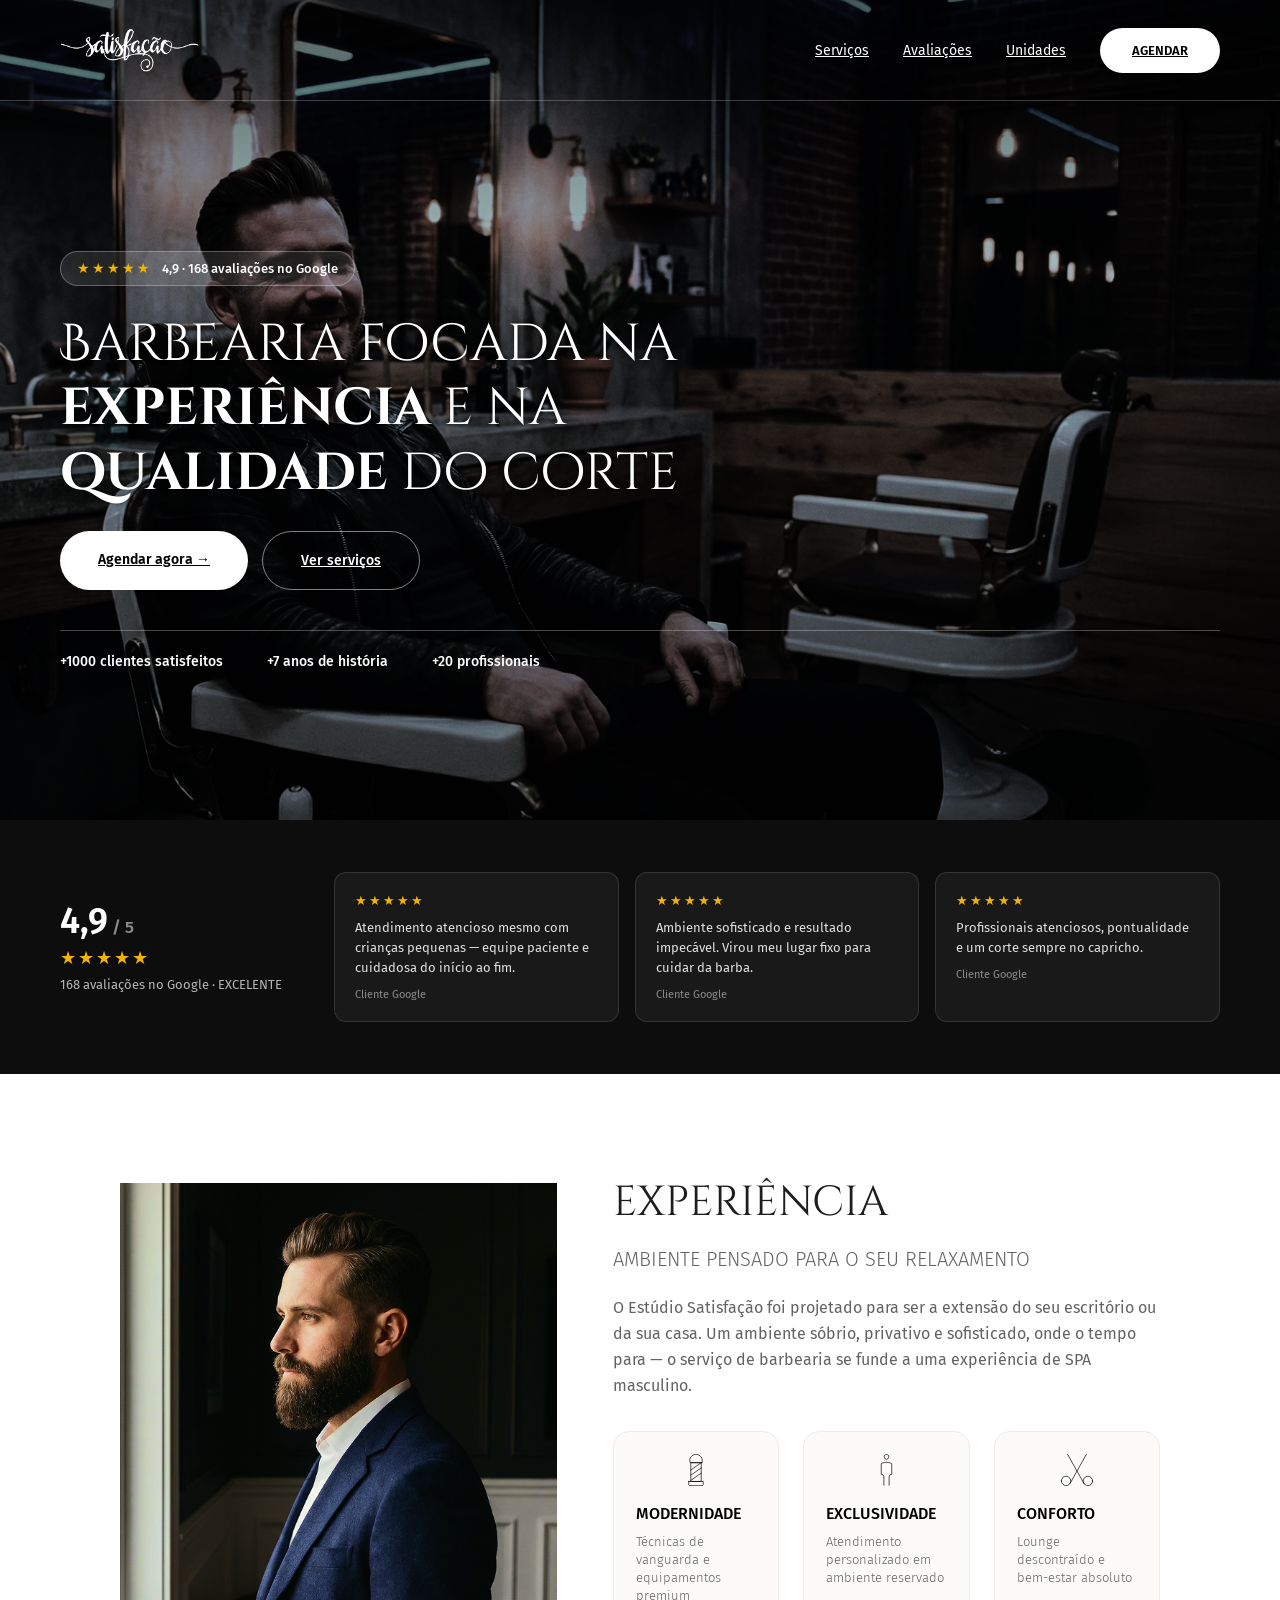
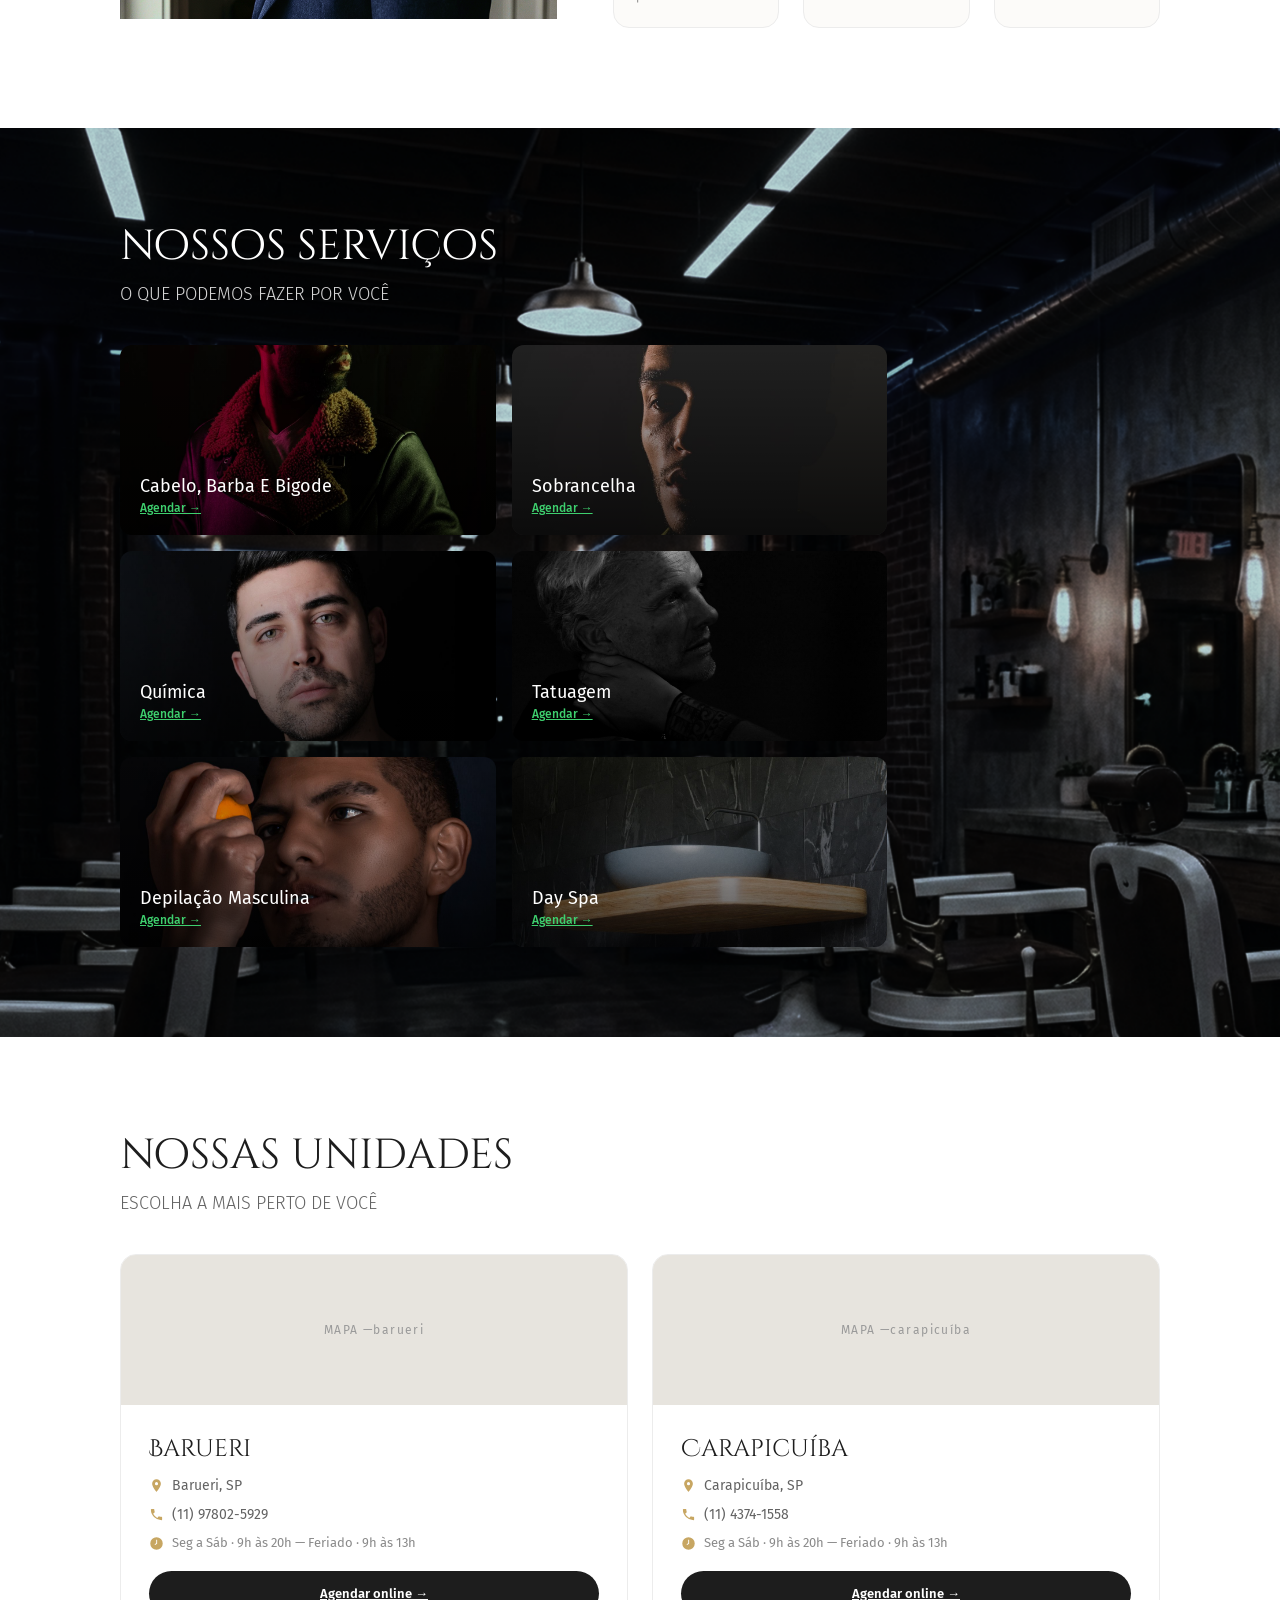
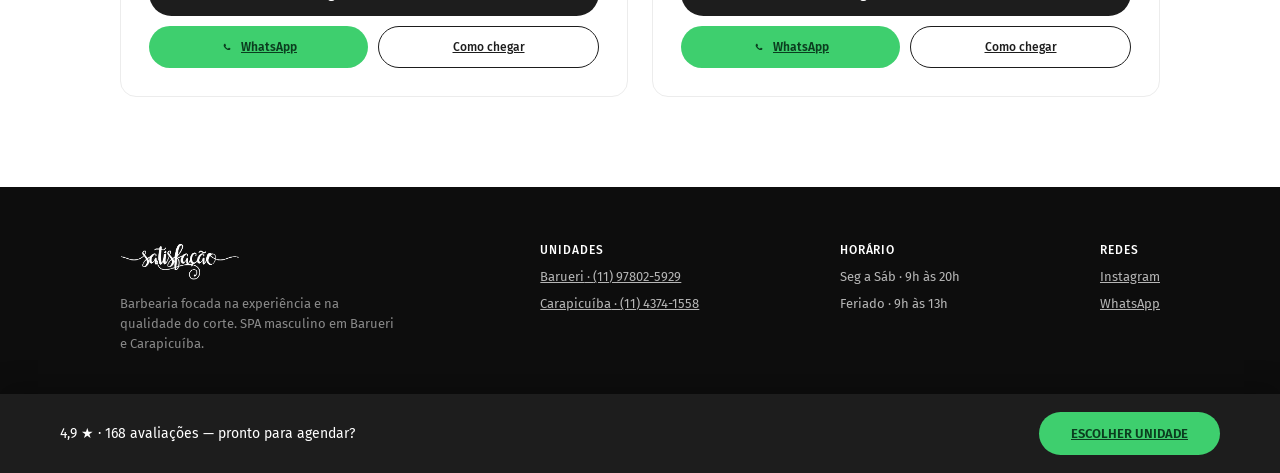
==== index.html @ 29f2e970 "Adicionar responsividade mobile (o site não tinha nenhuma media query) O layout era fixo em 1440px (" ====
<!DOCTYPE html>
<html lang="pt-BR"><head><meta charset="utf-8"><meta name="viewport" content="width=device-width, initial-scale=1"><title>Estúdio Satisfação</title><style>
    .sc-placeholder{background:color-mix(in srgb,currentColor 8%,transparent);
      border:1px solid color-mix(in srgb,currentColor 50%,transparent);
      border-radius:2px;box-sizing:border-box;overflow:hidden}
    @keyframes sc-shine{0%{background-position:100% 50%}100%{background-position:0% 50%}}
    html.sc-dc-streaming .sc-placeholder,
    html.sc-dc-streaming .sc-interp.sc-missing{position:relative;
      background:color-mix(in srgb,currentColor 5%,transparent);
      border-color:transparent}
    html.sc-dc-streaming .sc-placeholder::before,
    html.sc-dc-streaming .sc-interp.sc-missing::before{content:'';
      position:absolute;inset:0;pointer-events:none;
      background:linear-gradient(90deg,rgba(217,119,87,0) 25%,rgba(247,225,211,.95) 37%,rgba(217,119,87,0) 63%);
      background-size:400% 100%;animation:sc-shine 1.4s ease infinite}
    html.sc-dc-streaming .sc-placeholder:nth-child(n+9 of .sc-placeholder)::before,
    html.sc-dc-streaming .sc-interp.sc-missing:nth-child(n+9 of .sc-interp.sc-missing)::before{animation:none;
      background:color-mix(in srgb,currentColor 8%,transparent)}
    .sc-placeholder-error{padding:4px 8px;font:11px/1.4 ui-monospace,monospace;
      color:color-mix(in srgb,currentColor 70%,transparent);word-break:break-word}
    .sc-interp.sc-missing{display:inline-block;width:2em;height:1em;overflow:hidden;
      vertical-align:text-bottom;background:rgba(255,255,255,.3);border:1px solid rgba(0,0,0,.5);
      border-radius:2px;box-sizing:border-box;color:transparent;
      user-select:none}
    .sc-interp.sc-unresolved{font-family:ui-monospace,monospace;font-size:.85em;
      color:color-mix(in srgb,currentColor 50%,transparent);
      background:color-mix(in srgb,currentColor 10%,transparent);border-radius:3px;
      padding:0 3px}
    .sc-host.sc-has-error{position:relative}
    .sc-logic-error{position:absolute;top:8px;left:8px;z-index:2147483647;max-width:60ch;
      padding:6px 10px;background:#b00020;color:#fff;font:12px/1.4 ui-monospace,monospace;
      border-radius:4px;white-space:pre-wrap;pointer-events:none}
    /* Mirrors PRINT_BASELINE_CSS in apps/web deck-stage-export.ts — keep both
       in sync until dc-runtime regains a build step. */
    @media print {
      @page { margin: 0.5cm; }
      figure, table { break-inside: avoid; }
      #dc-root, #dc-root > .sc-host { height: auto; }
      *, *::before, *::after {
        print-color-adjust: exact; -webkit-print-color-adjust: exact;
        backdrop-filter: none !important; -webkit-backdrop-filter: none !important;
        animation-delay: -99s !important; animation-duration: .001s !important;
        animation-iteration-count: 1 !important; animation-fill-mode: both !important;
        animation-play-state: running !important; transition-duration: 0s !important;
      }
    }
  </style>
<meta charset="utf-8">
<meta name="viewport" content="width=device-width, initial-scale=1">

<style>x-dc{display:none!important}</style><style id="__dc-atomics">.fx{display:flex}.col{display:flex;flex-direction:column}.grid{display:grid}.ac{align-items:center}.jc{justify-content:center}.jb{justify-content:space-between}.f1{flex:1}.noshrink{flex-shrink:0}.wrap{flex-wrap:wrap}.fw5{font-weight:500}.fw6{font-weight:600}.fw7{font-weight:700}.fw8{font-weight:800}.fs11{font-size:11px}.fs12{font-size:12px}.fs13{font-size:13px}.fs14{font-size:14px}.fs15{font-size:15px}.fs16{font-size:16px}.fs20{font-size:20px}.fs22{font-size:22px}.upper{text-transform:uppercase}.tc{text-align:center}.nowrap{white-space:nowrap}.gap8{gap:8px}.gap10{gap:10px}.gap12{gap:12px}.gap16{gap:16px}.gap24{gap:24px}.m0{margin:0}.mt8{margin-top:8px}.mt12{margin-top:12px}.mt16{margin-top:16px}.mb8{margin-bottom:8px}.mb12{margin-bottom:12px}.mb16{margin-bottom:16px}.posrel{position:relative}.posabs{position:absolute}.round{border-radius:50%}.ohide{overflow:hidden}.bbox{box-sizing:border-box}.pointer{cursor:pointer}.w100{width:100%}.b0{border:none}</style><style>html,body{height:100%;margin:0}#dc-root,#dc-root>.sc-host{height:100%}</style><link rel="preconnect" href="https://fonts.googleapis.com" data-dc-tpl="1"><style data-dc-tpl="2">/* latin-ext */
@font-face {
  font-family: 'Cinzel';
  font-style: normal;
  font-weight: 500;
  font-display: swap;
  src: url("fonts/asset-36.woff2") format('woff2');
  unicode-range: U+0100-02BA, U+02BD-02C5, U+02C7-02CC, U+02CE-02D7, U+02DD-02FF, U+0304, U+0308, U+0329, U+1D00-1DBF, U+1E00-1E9F, U+1EF2-1EFF, U+2020, U+20A0-20AB, U+20AD-20C0, U+2113, U+2C60-2C7F, U+A720-A7FF;
}
/* latin */
@font-face {
  font-family: 'Cinzel';
  font-style: normal;
  font-weight: 500;
  font-display: swap;
  src: url("fonts/asset-43.woff2") format('woff2');
  unicode-range: U+0000-00FF, U+0131, U+0152-0153, U+02BB-02BC, U+02C6, U+02DA, U+02DC, U+0304, U+0308, U+0329, U+2000-206F, U+20AC, U+2122, U+2191, U+2193, U+2212, U+2215, U+FEFF, U+FFFD;
}
/* latin-ext */
@font-face {
  font-family: 'Cinzel';
  font-style: normal;
  font-weight: 600;
  font-display: swap;
  src: url("fonts/asset-36.woff2") format('woff2');
  unicode-range: U+0100-02BA, U+02BD-02C5, U+02C7-02CC, U+02CE-02D7, U+02DD-02FF, U+0304, U+0308, U+0329, U+1D00-1DBF, U+1E00-1E9F, U+1EF2-1EFF, U+2020, U+20A0-20AB, U+20AD-20C0, U+2113, U+2C60-2C7F, U+A720-A7FF;
}
/* latin */
@font-face {
  font-family: 'Cinzel';
  font-style: normal;
  font-weight: 600;
  font-display: swap;
  src: url("fonts/asset-43.woff2") format('woff2');
  unicode-range: U+0000-00FF, U+0131, U+0152-0153, U+02BB-02BC, U+02C6, U+02DA, U+02DC, U+0304, U+0308, U+0329, U+2000-206F, U+20AC, U+2122, U+2191, U+2193, U+2212, U+2215, U+FEFF, U+FFFD;
}
/* latin-ext */
@font-face {
  font-family: 'Cinzel Decorative';
  font-style: normal;
  font-weight: 400;
  font-display: swap;
  src: url("fonts/asset-31.woff2") format('woff2');
  unicode-range: U+0100-02BA, U+02BD-02C5, U+02C7-02CC, U+02CE-02D7, U+02DD-02FF, U+0304, U+0308, U+0329, U+1D00-1DBF, U+1E00-1E9F, U+1EF2-1EFF, U+2020, U+20A0-20AB, U+20AD-20C0, U+2113, U+2C60-2C7F, U+A720-A7FF;
}
/* latin */
@font-face {
  font-family: 'Cinzel Decorative';
  font-style: normal;
  font-weight: 400;
  font-display: swap;
  src: url("fonts/asset-10.woff2") format('woff2');
  unicode-range: U+0000-00FF, U+0131, U+0152-0153, U+02BB-02BC, U+02C6, U+02DA, U+02DC, U+0304, U+0308, U+0329, U+2000-206F, U+20AC, U+2122, U+2191, U+2193, U+2212, U+2215, U+FEFF, U+FFFD;
}
/* latin-ext */
@font-face {
  font-family: 'Cinzel Decorative';
  font-style: normal;
  font-weight: 700;
  font-display: swap;
  src: url("fonts/asset-40.woff2") format('woff2');
  unicode-range: U+0100-02BA, U+02BD-02C5, U+02C7-02CC, U+02CE-02D7, U+02DD-02FF, U+0304, U+0308, U+0329, U+1D00-1DBF, U+1E00-1E9F, U+1EF2-1EFF, U+2020, U+20A0-20AB, U+20AD-20C0, U+2113, U+2C60-2C7F, U+A720-A7FF;
}
/* latin */
@font-face {
  font-family: 'Cinzel Decorative';
  font-style: normal;
  font-weight: 700;
  font-display: swap;
  src: url("fonts/asset-6.woff2") format('woff2');
  unicode-range: U+0000-00FF, U+0131, U+0152-0153, U+02BB-02BC, U+02C6, U+02DA, U+02DC, U+0304, U+0308, U+0329, U+2000-206F, U+20AC, U+2122, U+2191, U+2193, U+2212, U+2215, U+FEFF, U+FFFD;
}
/* cyrillic-ext */
@font-face {
  font-family: 'Fira Sans';
  font-style: normal;
  font-weight: 300;
  font-display: swap;
  src: url("fonts/asset-32.woff2") format('woff2');
  unicode-range: U+0460-052F, U+1C80-1C8A, U+20B4, U+2DE0-2DFF, U+A640-A69F, U+FE2E-FE2F;
}
/* cyrillic */
@font-face {
  font-family: 'Fira Sans';
  font-style: normal;
  font-weight: 300;
  font-display: swap;
  src: url("fonts/asset-16.woff2") format('woff2');
  unicode-range: U+0301, U+0400-045F, U+0490-0491, U+04B0-04B1, U+2116;
}
/* greek-ext */
@font-face {
  font-family: 'Fira Sans';
  font-style: normal;
  font-weight: 300;
  font-display: swap;
  src: url("fonts/asset-3.woff2") format('woff2');
  unicode-range: U+1F00-1FFF;
}
/* greek */
@font-face {
  font-family: 'Fira Sans';
  font-style: normal;
  font-weight: 300;
  font-display: swap;
  src: url("fonts/asset-12.woff2") format('woff2');
  unicode-range: U+0370-0377, U+037A-037F, U+0384-038A, U+038C, U+038E-03A1, U+03A3-03FF;
}
/* vietnamese */
@font-face {
  font-family: 'Fira Sans';
  font-style: normal;
  font-weight: 300;
  font-display: swap;
  src: url("fonts/asset-4.woff2") format('woff2');
  unicode-range: U+0102-0103, U+0110-0111, U+0128-0129, U+0168-0169, U+01A0-01A1, U+01AF-01B0, U+0300-0301, U+0303-0304, U+0308-0309, U+0323, U+0329, U+1EA0-1EF9, U+20AB;
}
/* latin-ext */
@font-face {
  font-family: 'Fira Sans';
  font-style: normal;
  font-weight: 300;
  font-display: swap;
  src: url("fonts/asset-27.woff2") format('woff2');
  unicode-range: U+0100-02BA, U+02BD-02C5, U+02C7-02CC, U+02CE-02D7, U+02DD-02FF, U+0304, U+0308, U+0329, U+1D00-1DBF, U+1E00-1E9F, U+1EF2-1EFF, U+2020, U+20A0-20AB, U+20AD-20C0, U+2113, U+2C60-2C7F, U+A720-A7FF;
}
/* latin */
@font-face {
  font-family: 'Fira Sans';
  font-style: normal;
  font-weight: 300;
  font-display: swap;
  src: url("fonts/asset-39.woff2") format('woff2');
  unicode-range: U+0000-00FF, U+0131, U+0152-0153, U+02BB-02BC, U+02C6, U+02DA, U+02DC, U+0304, U+0308, U+0329, U+2000-206F, U+20AC, U+2122, U+2191, U+2193, U+2212, U+2215, U+FEFF, U+FFFD;
}
/* cyrillic-ext */
@font-face {
  font-family: 'Fira Sans';
  font-style: normal;
  font-weight: 400;
  font-display: swap;
  src: url("fonts/asset-18.woff2") format('woff2');
  unicode-range: U+0460-052F, U+1C80-1C8A, U+20B4, U+2DE0-2DFF, U+A640-A69F, U+FE2E-FE2F;
}
/* cyrillic */
@font-face {
  font-family: 'Fira Sans';
  font-style: normal;
  font-weight: 400;
  font-display: swap;
  src: url("fonts/asset-29.woff2") format('woff2');
  unicode-range: U+0301, U+0400-045F, U+0490-0491, U+04B0-04B1, U+2116;
}
/* greek-ext */
@font-face {
  font-family: 'Fira Sans';
  font-style: normal;
  font-weight: 400;
  font-display: swap;
  src: url("fonts/asset-1.woff2") format('woff2');
  unicode-range: U+1F00-1FFF;
}
/* greek */
@font-face {
  font-family: 'Fira Sans';
  font-style: normal;
  font-weight: 400;
  font-display: swap;
  src: url("fonts/asset-19.woff2") format('woff2');
  unicode-range: U+0370-0377, U+037A-037F, U+0384-038A, U+038C, U+038E-03A1, U+03A3-03FF;
}
/* vietnamese */
@font-face {
  font-family: 'Fira Sans';
  font-style: normal;
  font-weight: 400;
  font-display: swap;
  src: url("fonts/asset-25.woff2") format('woff2');
  unicode-range: U+0102-0103, U+0110-0111, U+0128-0129, U+0168-0169, U+01A0-01A1, U+01AF-01B0, U+0300-0301, U+0303-0304, U+0308-0309, U+0323, U+0329, U+1EA0-1EF9, U+20AB;
}
/* latin-ext */
@font-face {
  font-family: 'Fira Sans';
  font-style: normal;
  font-weight: 400;
  font-display: swap;
  src: url("fonts/asset-35.woff2") format('woff2');
  unicode-range: U+0100-02BA, U+02BD-02C5, U+02C7-02CC, U+02CE-02D7, U+02DD-02FF, U+0304, U+0308, U+0329, U+1D00-1DBF, U+1E00-1E9F, U+1EF2-1EFF, U+2020, U+20A0-20AB, U+20AD-20C0, U+2113, U+2C60-2C7F, U+A720-A7FF;
}
/* latin */
@font-face {
  font-family: 'Fira Sans';
  font-style: normal;
  font-weight: 400;
  font-display: swap;
  src: url("fonts/asset-42.woff2") format('woff2');
  unicode-range: U+0000-00FF, U+0131, U+0152-0153, U+02BB-02BC, U+02C6, U+02DA, U+02DC, U+0304, U+0308, U+0329, U+2000-206F, U+20AC, U+2122, U+2191, U+2193, U+2212, U+2215, U+FEFF, U+FFFD;
}
/* cyrillic-ext */
@font-face {
  font-family: 'Fira Sans';
  font-style: normal;
  font-weight: 500;
  font-display: swap;
  src: url("fonts/asset-14.woff2") format('woff2');
  unicode-range: U+0460-052F, U+1C80-1C8A, U+20B4, U+2DE0-2DFF, U+A640-A69F, U+FE2E-FE2F;
}
/* cyrillic */
@font-face {
  font-family: 'Fira Sans';
  font-style: normal;
  font-weight: 500;
  font-display: swap;
  src: url("fonts/asset-8.woff2") format('woff2');
  unicode-range: U+0301, U+0400-045F, U+0490-0491, U+04B0-04B1, U+2116;
}
/* greek-ext */
@font-face {
  font-family: 'Fira Sans';
  font-style: normal;
  font-weight: 500;
  font-display: swap;
  src: url("fonts/asset-26.woff2") format('woff2');
  unicode-range: U+1F00-1FFF;
}
/* greek */
@font-face {
  font-family: 'Fira Sans';
  font-style: normal;
  font-weight: 500;
  font-display: swap;
  src: url("fonts/asset-9.woff2") format('woff2');
  unicode-range: U+0370-0377, U+037A-037F, U+0384-038A, U+038C, U+038E-03A1, U+03A3-03FF;
}
/* vietnamese */
@font-face {
  font-family: 'Fira Sans';
  font-style: normal;
  font-weight: 500;
  font-display: swap;
  src: url("fonts/asset-13.woff2") format('woff2');
  unicode-range: U+0102-0103, U+0110-0111, U+0128-0129, U+0168-0169, U+01A0-01A1, U+01AF-01B0, U+0300-0301, U+0303-0304, U+0308-0309, U+0323, U+0329, U+1EA0-1EF9, U+20AB;
}
/* latin-ext */
@font-face {
  font-family: 'Fira Sans';
  font-style: normal;
  font-weight: 500;
  font-display: swap;
  src: url("fonts/asset-22.woff2") format('woff2');
  unicode-range: U+0100-02BA, U+02BD-02C5, U+02C7-02CC, U+02CE-02D7, U+02DD-02FF, U+0304, U+0308, U+0329, U+1D00-1DBF, U+1E00-1E9F, U+1EF2-1EFF, U+2020, U+20A0-20AB, U+20AD-20C0, U+2113, U+2C60-2C7F, U+A720-A7FF;
}
/* latin */
@font-face {
  font-family: 'Fira Sans';
  font-style: normal;
  font-weight: 500;
  font-display: swap;
  src: url("fonts/asset-41.woff2") format('woff2');
  unicode-range: U+0000-00FF, U+0131, U+0152-0153, U+02BB-02BC, U+02C6, U+02DA, U+02DC, U+0304, U+0308, U+0329, U+2000-206F, U+20AC, U+2122, U+2191, U+2193, U+2212, U+2215, U+FEFF, U+FFFD;
}
/* cyrillic-ext */
@font-face {
  font-family: 'Fira Sans';
  font-style: normal;
  font-weight: 600;
  font-display: swap;
  src: url("fonts/asset-2.woff2") format('woff2');
  unicode-range: U+0460-052F, U+1C80-1C8A, U+20B4, U+2DE0-2DFF, U+A640-A69F, U+FE2E-FE2F;
}
/* cyrillic */
@font-face {
  font-family: 'Fira Sans';
  font-style: normal;
  font-weight: 600;
  font-display: swap;
  src: url("fonts/asset-33.woff2") format('woff2');
  unicode-range: U+0301, U+0400-045F, U+0490-0491, U+04B0-04B1, U+2116;
}
/* greek-ext */
@font-face {
  font-family: 'Fira Sans';
  font-style: normal;
  font-weight: 600;
  font-display: swap;
  src: url("fonts/asset-21.woff2") format('woff2');
  unicode-range: U+1F00-1FFF;
}
/* greek */
@font-face {
  font-family: 'Fira Sans';
  font-style: normal;
  font-weight: 600;
  font-display: swap;
  src: url("fonts/asset-15.woff2") format('woff2');
  unicode-range: U+0370-0377, U+037A-037F, U+0384-038A, U+038C, U+038E-03A1, U+03A3-03FF;
}
/* vietnamese */
@font-face {
  font-family: 'Fira Sans';
  font-style: normal;
  font-weight: 600;
  font-display: swap;
  src: url("fonts/asset-34.woff2") format('woff2');
  unicode-range: U+0102-0103, U+0110-0111, U+0128-0129, U+0168-0169, U+01A0-01A1, U+01AF-01B0, U+0300-0301, U+0303-0304, U+0308-0309, U+0323, U+0329, U+1EA0-1EF9, U+20AB;
}
/* latin-ext */
@font-face {
  font-family: 'Fira Sans';
  font-style: normal;
  font-weight: 600;
  font-display: swap;
  src: url("fonts/asset-28.woff2") format('woff2');
  unicode-range: U+0100-02BA, U+02BD-02C5, U+02C7-02CC, U+02CE-02D7, U+02DD-02FF, U+0304, U+0308, U+0329, U+1D00-1DBF, U+1E00-1E9F, U+1EF2-1EFF, U+2020, U+20A0-20AB, U+20AD-20C0, U+2113, U+2C60-2C7F, U+A720-A7FF;
}
/* latin */
@font-face {
  font-family: 'Fira Sans';
  font-style: normal;
  font-weight: 600;
  font-display: swap;
  src: url("fonts/asset-24.woff2") format('woff2');
  unicode-range: U+0000-00FF, U+0131, U+0152-0153, U+02BB-02BC, U+02C6, U+02DA, U+02DC, U+0304, U+0308, U+0329, U+2000-206F, U+20AC, U+2122, U+2191, U+2193, U+2212, U+2215, U+FEFF, U+FFFD;
}
</style><style data-dc-tpl="3">body{margin:0;background:#0D0D0D;display:flex;justify-content:center}</style>
<style id="responsive-overrides">
  html, body, #dc-root, #dc-root > .sc-host { height: auto !important; }
  html, body { overflow-x: hidden; max-width: 100%; }
  [data-dc-tpl="4"] { width: 100% !important; max-width: 1440px; }

  @media (max-width: 860px) {
    /* nav */
    [data-dc-tpl="7"] { padding: 14px 20px !important; height: auto !important; flex-wrap: wrap; gap: 12px; }
    [data-dc-tpl="9"] { gap: 16px !important; flex-wrap: wrap; justify-content: flex-end; }
    [data-dc-tpl="8"] { width: 110px !important; }

    /* hero */
    [data-dc-tpl="5"] { min-height: auto !important; padding-bottom: 32px; }
    [data-dc-tpl="14"] { padding: 32px 20px !important; }
    [data-dc-tpl="18"] { font-size: 34px !important; max-width: 100% !important; }
    [data-dc-tpl="21"] { flex-wrap: wrap; }
    [data-dc-tpl="24"] { flex-wrap: wrap; gap: 16px 32px !important; }

    /* avaliações */
    [data-dc-tpl="28"] { flex-direction: column !important; align-items: flex-start !important; padding: 36px 20px !important; gap: 24px !important; }
    [data-dc-tpl="34"] { flex-direction: column !important; width: 100%; }

    /* experiência */
    [data-dc-tpl="40"] { flex-direction: column !important; padding: 48px 20px !important; gap: 28px !important; }
    [data-dc-tpl="41"] { width: 100% !important; }
    [data-dc-tpl="42"] { width: 100% !important; }
    [data-dc-tpl="46"] { flex-direction: column !important; }

    /* serviços */
    [data-dc-tpl="59"] { padding: 48px 20px !important; }
    [data-dc-tpl="65"] { width: 100% !important; }

    /* unidades */
    [data-dc-tpl="70"] { padding: 48px 20px !important; }
    [data-dc-tpl="74"] { flex-direction: column !important; }

    /* footer */
    [data-dc-tpl="96"] { padding: 40px 20px 100px !important; gap: 28px !important; }
    [data-dc-tpl="97"] { max-width: 100% !important; }

    /* barra fixa inferior */
    [data-dc-tpl="112"] { padding: 12px 16px !important; gap: 10px; }
    [data-dc-tpl="113"] { font-size: 12px !important; }
  }

  @media (max-width: 480px) {
    [data-dc-tpl="18"] { font-size: 28px !important; }
    [data-dc-tpl="24"] { gap: 10px 24px !important; }
    [data-dc-tpl="25"], [data-dc-tpl="26"], [data-dc-tpl="27"] { font-size: 12px !important; }
  }
</style>
</head>
<body>
<div id="dc-root"><div class="sc-host" data-sc-name="index"><div data-dc-tpl="4" style="width: 1440px; background: rgb(255, 255, 255); font-family: &quot;Fira Sans&quot;, sans-serif; position: relative;">

  
  <div data-dc-tpl="5" style="position: relative; min-height: 820px; background: url(&quot;images/foto-hero-barbeiro.png&quot;) center center / cover no-repeat rgb(0, 0, 0); display: flex; flex-direction: column;">
    <div data-dc-tpl="6" style="position: absolute; inset: 0px; background: linear-gradient(rgba(0, 0, 0, 0.58) 0%, rgba(0, 0, 0, 0.12) 35%, rgba(0, 0, 0, 0.42) 100%);"></div>

    
    <div data-dc-tpl="7" style="position: relative; display: flex; align-items: center; justify-content: space-between; padding: 0px 60px; height: 100px; border-bottom: 1px solid rgba(255, 255, 255, 0.22);">
      <img data-dc-tpl="8" src="images/logo-satisfacao.webp" alt="Estúdio Satisfação — barbearia" style="width: 140px; height: auto; display: block;">
      <div data-dc-tpl="9" style="display: flex; align-items: center; gap: 34px;">
        <a data-dc-tpl="10" href="#servicos" style="color: rgb(255, 255, 255); font: 400 14px &quot;Fira Sans&quot;, sans-serif;">Serviços</a>
        <a data-dc-tpl="11" href="#avaliacoes" style="color: rgb(255, 255, 255); font: 400 14px &quot;Fira Sans&quot;, sans-serif;">Avaliações</a>
        <a data-dc-tpl="12" href="#unidades" style="color: rgb(255, 255, 255); font: 400 14px &quot;Fira Sans&quot;, sans-serif;">Unidades</a>
        <a data-dc-tpl="13" href="#unidades" style="padding: 15px 32px; background: rgb(255, 255, 255); color: rgb(0, 0, 0); border-radius: 48px; font: 600 13px &quot;Fira Sans&quot;, sans-serif;">AGENDAR</a>
      </div>
    </div>

    
    <div data-dc-tpl="14" style="position: relative; flex: 1 1 0%; display: flex; flex-direction: column; justify-content: center; padding: 0px 60px; gap: 26px;">
      <div data-dc-tpl="15" style="display: inline-flex; align-items: center; gap: 10px; background: rgba(255, 255, 255, 0.1); border: 1px solid rgba(255, 255, 255, 0.28); padding: 8px 16px; border-radius: 30px; width: fit-content;">
        <span data-dc-tpl="16" style="color: rgb(242, 180, 0); font-size: 14px; letter-spacing: 2px;">★★★★★</span>
        <span data-dc-tpl="17" style="color: rgb(255, 255, 255); font: 500 13px &quot;Fira Sans&quot;, sans-serif;">4,9 · 168 avaliações no Google</span>
      </div>
      <h1 data-dc-tpl="18" style="font-family: &quot;Cinzel Decorative&quot;, serif; font-weight: 400; font-size: 52px; color: rgb(255, 255, 255); text-shadow: rgba(0, 0, 0, 0.71) 0px 0px 5px; max-width: 640px; margin: 0px; line-height: 1.24;">Barbearia focada na <b data-dc-tpl="19">experiência</b> e na <b data-dc-tpl="20">qualidade</b> do corte</h1>
      <div data-dc-tpl="21" style="display: flex; gap: 14px;">
        <a data-dc-tpl="22" href="#unidades" style="padding: 20px 38px; background: rgb(255, 255, 255); color: rgb(0, 0, 0); border-radius: 48px; font: 600 14px &quot;Fira Sans&quot;, sans-serif;">Agendar agora →</a>
        <a data-dc-tpl="23" href="#servicos" style="padding: 20px 38px; background: transparent; color: rgb(255, 255, 255); border: 1px solid rgba(255, 255, 255, 0.5); border-radius: 48px; font: 500 14px &quot;Fira Sans&quot;, sans-serif;">Ver serviços</a>
      </div>
      <div data-dc-tpl="24" style="display: flex; gap: 44px; border-top: 1px solid rgba(255, 255, 255, 0.28); padding-top: 22px; margin-top: 14px;">
        <p data-dc-tpl="25" style="margin: 0px; font-family: &quot;Fira Sans&quot;, sans-serif; font-weight: 500; font-size: 14px; color: rgb(255, 255, 255);">+1000 clientes satisfeitos</p>
        <p data-dc-tpl="26" style="margin: 0px; font-family: &quot;Fira Sans&quot;, sans-serif; font-weight: 500; font-size: 14px; color: rgb(255, 255, 255);">+7 anos de história</p>
        <p data-dc-tpl="27" style="margin: 0px; font-family: &quot;Fira Sans&quot;, sans-serif; font-weight: 500; font-size: 14px; color: rgb(255, 255, 255);">+20 profissionais</p>
      </div>
    </div>
  </div>

  
  <div data-dc-tpl="28" id="avaliacoes" style="background: rgb(13, 13, 13); padding: 52px 60px; display: flex; align-items: center; gap: 52px;">
    <div data-dc-tpl="29" style="display: flex; flex-direction: column; gap: 8px; min-width: 210px;">
      <span data-dc-tpl="30" style="font-family: &quot;Fira Sans&quot;, sans-serif; font-weight: 600; font-size: 36px; color: rgb(255, 255, 255); line-height: 1;">4,9<span data-dc-tpl="31" style="font-size: 17px; color: rgb(138, 138, 138);"> / 5</span></span>
      <span data-dc-tpl="32" style="color: rgb(242, 180, 0); font-size: 18px; letter-spacing: 2px;">★★★★★</span>
      <span data-dc-tpl="33" style="font-family: &quot;Fira Sans&quot;, sans-serif; font-size: 13px; color: rgb(182, 182, 182);">168 avaliações no Google · EXCELENTE</span>
    </div>
    <div data-dc-tpl="34" style="display: flex; gap: 16px; flex: 1 1 0%;">
      
        <div data-dc-tpl="36" style="flex: 1 1 0%; background: rgba(255, 255, 255, 0.05); border: 1px solid rgba(255, 255, 255, 0.12); border-radius: 12px; padding: 20px; display: flex; flex-direction: column; gap: 10px;">
          <span data-dc-tpl="37" style="color: rgb(242, 180, 0); font-size: 13px; letter-spacing: 2px;">★★★★★</span>
          <p data-dc-tpl="38" style="margin: 0px; font-family: &quot;Fira Sans&quot;, sans-serif; font-size: 13px; line-height: 20px; color: rgb(224, 224, 224);"><span class="sc-interp">Atendimento atencioso mesmo com crianças pequenas — equipe paciente e cuidadosa do início ao fim.</span></p>
          <span data-dc-tpl="39" style="font-family: &quot;Fira Sans&quot;, sans-serif; font-size: 11px; color: rgb(138, 138, 138);"><span class="sc-interp">Cliente Google</span></span>
        </div>
      
        <div data-dc-tpl="36" style="flex: 1 1 0%; background: rgba(255, 255, 255, 0.05); border: 1px solid rgba(255, 255, 255, 0.12); border-radius: 12px; padding: 20px; display: flex; flex-direction: column; gap: 10px;">
          <span data-dc-tpl="37" style="color: rgb(242, 180, 0); font-size: 13px; letter-spacing: 2px;">★★★★★</span>
          <p data-dc-tpl="38" style="margin: 0px; font-family: &quot;Fira Sans&quot;, sans-serif; font-size: 13px; line-height: 20px; color: rgb(224, 224, 224);"><span class="sc-interp">Ambiente sofisticado e resultado impecável. Virou meu lugar fixo para cuidar da barba.</span></p>
          <span data-dc-tpl="39" style="font-family: &quot;Fira Sans&quot;, sans-serif; font-size: 11px; color: rgb(138, 138, 138);"><span class="sc-interp">Cliente Google</span></span>
        </div>
      
        <div data-dc-tpl="36" style="flex: 1 1 0%; background: rgba(255, 255, 255, 0.05); border: 1px solid rgba(255, 255, 255, 0.12); border-radius: 12px; padding: 20px; display: flex; flex-direction: column; gap: 10px;">
          <span data-dc-tpl="37" style="color: rgb(242, 180, 0); font-size: 13px; letter-spacing: 2px;">★★★★★</span>
          <p data-dc-tpl="38" style="margin: 0px; font-family: &quot;Fira Sans&quot;, sans-serif; font-size: 13px; line-height: 20px; color: rgb(224, 224, 224);"><span class="sc-interp">Profissionais atenciosos, pontualidade e um corte sempre no capricho.</span></p>
          <span data-dc-tpl="39" style="font-family: &quot;Fira Sans&quot;, sans-serif; font-size: 11px; color: rgb(138, 138, 138);"><span class="sc-interp">Cliente Google</span></span>
        </div>
      
    </div>
  </div>

  
  <div data-dc-tpl="40" style="display: flex; gap: 56px; padding: 100px 120px; background: rgb(255, 255, 255); align-items: center;">
    <img data-dc-tpl="41" src="images/foto-retrato-terno.webp" alt="Interior do Estúdio Satisfação" style="width: 42%; display: block;">
    <div data-dc-tpl="42" style="width: 58%; display: flex; flex-direction: column; gap: 16px;">
      <h2 data-dc-tpl="43" style="margin: 0px; font-family: &quot;Cinzel Decorative&quot;, serif; font-weight: 500; font-size: 42px; color: rgb(29, 29, 29);">experiência</h2>
      <p data-dc-tpl="44" style="margin: 0px 0px 8px; font-family: &quot;Fira Sans&quot;, sans-serif; font-weight: 300; font-size: 20px; text-transform: uppercase; color: rgb(99, 99, 99);">ambiente pensado para o seu relaxamento</p>
      <p data-dc-tpl="45" style="margin: 0px; max-width: 560px; font-family: &quot;Fira Sans&quot;, sans-serif; font-size: 16px; line-height: 26px; color: rgb(99, 99, 99);">O Estúdio Satisfação foi projetado para ser a extensão do seu escritório ou da sua casa. Um ambiente sóbrio, privativo e sofisticado, onde o tempo para — o serviço de barbearia se funde a uma experiência de SPA masculino.</p>
      <div data-dc-tpl="46" style="display: flex; gap: 24px; margin-top: 16px;">
        <div data-dc-tpl="47" style="flex: 1 1 0%; display: flex; flex-direction: column; gap: 10px; padding: 22px; border: 1px solid rgb(236, 236, 236); border-radius: 16px; background: rgb(252, 251, 249);">
          <img data-dc-tpl="48" src="images/icone-modernidade.svg" alt="" style="height: 32px; width: auto;">
          <h3 data-dc-tpl="49" style="margin: 8px 0px 0px; font-family: &quot;Fira Sans&quot;, sans-serif; font-weight: 500; font-size: 16px; color: rgb(0, 0, 0);">MODERNIDADE</h3>
          <p data-dc-tpl="50" style="margin: 0px; font-family: &quot;Fira Sans&quot;, sans-serif; font-weight: 300; font-size: 13px; color: rgb(99, 99, 99); line-height: 18px;">Técnicas de vanguarda e equipamentos premium</p>
        </div>
        <div data-dc-tpl="51" style="flex: 1 1 0%; display: flex; flex-direction: column; gap: 10px; padding: 22px; border: 1px solid rgb(236, 236, 236); border-radius: 16px; background: rgb(252, 251, 249);">
          <img data-dc-tpl="52" src="images/icone-exclusividade.svg" alt="" style="height: 32px; width: auto;">
          <h3 data-dc-tpl="53" style="margin: 8px 0px 0px; font-family: &quot;Fira Sans&quot;, sans-serif; font-weight: 500; font-size: 16px; color: rgb(0, 0, 0);">EXCLUSIVIDADE</h3>
          <p data-dc-tpl="54" style="margin: 0px; font-family: &quot;Fira Sans&quot;, sans-serif; font-weight: 300; font-size: 13px; color: rgb(99, 99, 99); line-height: 18px;">Atendimento personalizado em ambiente reservado</p>
        </div>
        <div data-dc-tpl="55" style="flex: 1 1 0%; display: flex; flex-direction: column; gap: 10px; padding: 22px; border: 1px solid rgb(236, 236, 236); border-radius: 16px; background: rgb(252, 251, 249);">
          <img data-dc-tpl="56" src="images/icone-conforto.svg" alt="" style="height: 32px; width: auto;">
          <h3 data-dc-tpl="57" style="margin: 8px 0px 0px; font-family: &quot;Fira Sans&quot;, sans-serif; font-weight: 500; font-size: 16px; color: rgb(0, 0, 0);">CONFORTO</h3>
          <p data-dc-tpl="58" style="margin: 0px; font-family: &quot;Fira Sans&quot;, sans-serif; font-weight: 300; font-size: 13px; color: rgb(99, 99, 99); line-height: 18px;">Lounge descontraído e bem-estar absoluto</p>
        </div>
      </div>
    </div>
  </div>

  
  <div data-dc-tpl="59" id="servicos" style="background: url(&quot;images/foto-interior-barbearia.webp&quot;) left top / cover no-repeat rgb(0, 0, 0); padding: 90px 120px;">
    <div data-dc-tpl="60" style="display: flex; flex-direction: column; gap: 8px; margin-bottom: 40px;">
      <h2 data-dc-tpl="61" style="margin: 0px; font-family: &quot;Cinzel Decorative&quot;, serif; font-weight: 500; font-size: 42px; color: rgb(255, 255, 255);">nossos serviços</h2>
      <p data-dc-tpl="62" style="margin: 0px; font-family: &quot;Fira Sans&quot;, sans-serif; font-weight: 300; font-size: 18px; text-transform: uppercase; color: rgb(213, 213, 213);">O que podemos fazer por você</p>
    </div>
    <div data-dc-tpl="63" style="display: flex; flex-wrap: wrap; gap: 16px;">
      
        <div data-dc-tpl="65" style="width: calc(33.33% - 11px); min-height: 150px; background: url(&quot;images/servico-cabelo-barba-bigode.jpg&quot;) center center / cover no-repeat rgb(51, 51, 51); position: relative; border-radius: 12px; overflow: hidden; display: flex; flex-direction: column; justify-content: flex-end; padding: 20px;">
          <div data-dc-tpl="66" style="position: absolute; inset: 0px; background: linear-gradient(rgba(0, 0, 0, 0.05), rgba(0, 0, 0, 0.66));"></div>
          <div data-dc-tpl="67" style="position: relative; display: flex; flex-direction: column; gap: 4px;">
            <h3 data-dc-tpl="68" style="margin: 0px; font-family: &quot;Fira Sans&quot;, sans-serif; font-weight: 400; font-size: 18px; text-transform: capitalize; color: rgb(255, 255, 255);"><span class="sc-interp">cabelo, barba e bigode</span></h3>
            <a data-dc-tpl="69" href="#unidades" style="font-family: &quot;Fira Sans&quot;, sans-serif; font-weight: 500; font-size: 12px; color: rgb(62, 207, 110);">Agendar →</a>
          </div>
        </div>
      
        <div data-dc-tpl="65" style="width: calc(33.33% - 11px); min-height: 150px; background: url(&quot;images/servico-sobrancelha.jpg&quot;) center center / cover no-repeat rgb(51, 51, 51); position: relative; border-radius: 12px; overflow: hidden; display: flex; flex-direction: column; justify-content: flex-end; padding: 20px;">
          <div data-dc-tpl="66" style="position: absolute; inset: 0px; background: linear-gradient(rgba(0, 0, 0, 0.05), rgba(0, 0, 0, 0.66));"></div>
          <div data-dc-tpl="67" style="position: relative; display: flex; flex-direction: column; gap: 4px;">
            <h3 data-dc-tpl="68" style="margin: 0px; font-family: &quot;Fira Sans&quot;, sans-serif; font-weight: 400; font-size: 18px; text-transform: capitalize; color: rgb(255, 255, 255);"><span class="sc-interp">sobrancelha</span></h3>
            <a data-dc-tpl="69" href="#unidades" style="font-family: &quot;Fira Sans&quot;, sans-serif; font-weight: 500; font-size: 12px; color: rgb(62, 207, 110);">Agendar →</a>
          </div>
        </div>
      
        <div data-dc-tpl="65" style="width: calc(33.33% - 11px); min-height: 150px; background: url(&quot;images/servico-quimica.jpg&quot;) center center / cover no-repeat rgb(51, 51, 51); position: relative; border-radius: 12px; overflow: hidden; display: flex; flex-direction: column; justify-content: flex-end; padding: 20px;">
          <div data-dc-tpl="66" style="position: absolute; inset: 0px; background: linear-gradient(rgba(0, 0, 0, 0.05), rgba(0, 0, 0, 0.66));"></div>
          <div data-dc-tpl="67" style="position: relative; display: flex; flex-direction: column; gap: 4px;">
            <h3 data-dc-tpl="68" style="margin: 0px; font-family: &quot;Fira Sans&quot;, sans-serif; font-weight: 400; font-size: 18px; text-transform: capitalize; color: rgb(255, 255, 255);"><span class="sc-interp">química</span></h3>
            <a data-dc-tpl="69" href="#unidades" style="font-family: &quot;Fira Sans&quot;, sans-serif; font-weight: 500; font-size: 12px; color: rgb(62, 207, 110);">Agendar →</a>
          </div>
        </div>
      
        <div data-dc-tpl="65" style="width: calc(33.33% - 11px); min-height: 150px; background: url(&quot;images/servico-tatuagem.jpg&quot;) center center / cover no-repeat rgb(51, 51, 51); position: relative; border-radius: 12px; overflow: hidden; display: flex; flex-direction: column; justify-content: flex-end; padding: 20px;">
          <div data-dc-tpl="66" style="position: absolute; inset: 0px; background: linear-gradient(rgba(0, 0, 0, 0.05), rgba(0, 0, 0, 0.66));"></div>
          <div data-dc-tpl="67" style="position: relative; display: flex; flex-direction: column; gap: 4px;">
            <h3 data-dc-tpl="68" style="margin: 0px; font-family: &quot;Fira Sans&quot;, sans-serif; font-weight: 400; font-size: 18px; text-transform: capitalize; color: rgb(255, 255, 255);"><span class="sc-interp">tatuagem</span></h3>
            <a data-dc-tpl="69" href="#unidades" style="font-family: &quot;Fira Sans&quot;, sans-serif; font-weight: 500; font-size: 12px; color: rgb(62, 207, 110);">Agendar →</a>
          </div>
        </div>
      
        <div data-dc-tpl="65" style="width: calc(33.33% - 11px); min-height: 150px; background: url(&quot;images/servico-depilacao-masculina.jpg&quot;) center center / cover no-repeat rgb(51, 51, 51); position: relative; border-radius: 12px; overflow: hidden; display: flex; flex-direction: column; justify-content: flex-end; padding: 20px;">
          <div data-dc-tpl="66" style="position: absolute; inset: 0px; background: linear-gradient(rgba(0, 0, 0, 0.05), rgba(0, 0, 0, 0.66));"></div>
          <div data-dc-tpl="67" style="position: relative; display: flex; flex-direction: column; gap: 4px;">
            <h3 data-dc-tpl="68" style="margin: 0px; font-family: &quot;Fira Sans&quot;, sans-serif; font-weight: 400; font-size: 18px; text-transform: capitalize; color: rgb(255, 255, 255);"><span class="sc-interp">depilação masculina</span></h3>
            <a data-dc-tpl="69" href="#unidades" style="font-family: &quot;Fira Sans&quot;, sans-serif; font-weight: 500; font-size: 12px; color: rgb(62, 207, 110);">Agendar →</a>
          </div>
        </div>
      
        <div data-dc-tpl="65" style="width: calc(33.33% - 11px); min-height: 150px; background: url(&quot;images/servico-day-spa.jpg&quot;) center center / cover no-repeat rgb(51, 51, 51); position: relative; border-radius: 12px; overflow: hidden; display: flex; flex-direction: column; justify-content: flex-end; padding: 20px;">
          <div data-dc-tpl="66" style="position: absolute; inset: 0px; background: linear-gradient(rgba(0, 0, 0, 0.05), rgba(0, 0, 0, 0.66));"></div>
          <div data-dc-tpl="67" style="position: relative; display: flex; flex-direction: column; gap: 4px;">
            <h3 data-dc-tpl="68" style="margin: 0px; font-family: &quot;Fira Sans&quot;, sans-serif; font-weight: 400; font-size: 18px; text-transform: capitalize; color: rgb(255, 255, 255);"><span class="sc-interp">day spa</span></h3>
            <a data-dc-tpl="69" href="#unidades" style="font-family: &quot;Fira Sans&quot;, sans-serif; font-weight: 500; font-size: 12px; color: rgb(62, 207, 110);">Agendar →</a>
          </div>
        </div>
      
    </div>
  </div>

  
  <div data-dc-tpl="70" id="unidades" style="padding: 90px 120px; background: rgb(255, 255, 255);">
    <div data-dc-tpl="71" style="display: flex; flex-direction: column; gap: 8px; margin-bottom: 40px;">
      <h2 data-dc-tpl="72" style="margin: 0px; font-family: &quot;Cinzel Decorative&quot;, serif; font-weight: 500; font-size: 42px; color: rgb(29, 29, 29);">nossas unidades</h2>
      <p data-dc-tpl="73" style="margin: 0px; font-family: &quot;Fira Sans&quot;, sans-serif; font-weight: 300; font-size: 18px; text-transform: uppercase; color: rgb(99, 99, 99);">Escolha a mais perto de você</p>
    </div>
    <div data-dc-tpl="74" style="display: flex; gap: 24px;">
      
        <div data-dc-tpl="76" style="flex: 1 1 0%; border: 1px solid rgb(236, 236, 236); border-radius: 16px; overflow: hidden; display: flex; flex-direction: column;">
          <div data-dc-tpl="77" style="height: 150px; background: rgb(231, 228, 222); display: flex; align-items: center; justify-content: center; font-family: &quot;Fira Sans&quot;, sans-serif; font-size: 12px; color: rgb(154, 154, 154); letter-spacing: 0.12em;">MAPA — <span class="sc-interp">barueri</span></div>
          <div data-dc-tpl="78" style="padding: 28px; display: flex; flex-direction: column; gap: 12px;">
            <h3 data-dc-tpl="79" style="margin: 0px; font-family: &quot;Cinzel Decorative&quot;, serif; font-weight: 500; font-size: 24px; color: rgb(29, 29, 29); text-transform: capitalize;"><span class="sc-interp">barueri</span></h3>
            <div data-dc-tpl="80" style="display: flex; align-items: center; gap: 8px; font-family: &quot;Fira Sans&quot;, sans-serif; font-size: 14px; color: rgb(99, 99, 99);">
              <svg data-dc-tpl="81" viewBox="0 0 24 24" width="15" height="15" fill="#C7A662"><path data-dc-tpl="82" d="M12 2a7 7 0 0 0-7 7c0 5 7 13 7 13s7-8 7-13a7 7 0 0 0-7-7zm0 9.5A2.5 2.5 0 1 1 12 6.5a2.5 2.5 0 0 1 0 5z"></path></svg>
              <span class="sc-interp">Barueri, SP</span>
            </div>
            <div data-dc-tpl="83" style="display: flex; align-items: center; gap: 8px; font-family: &quot;Fira Sans&quot;, sans-serif; font-size: 14px; color: rgb(99, 99, 99);">
              <svg data-dc-tpl="84" viewBox="0 0 24 24" width="15" height="15" fill="#C7A662"><path data-dc-tpl="85" d="M6.6 10.8a15.9 15.9 0 0 0 6.6 6.6l2.2-2.2c.3-.3.7-.4 1-.2 1.1.4 2.3.6 3.6.6.6 0 1 .4 1 1V20c0 .6-.4 1-1 1A17 17 0 0 1 3 4c0-.6.4-1 1-1h3.5c.6 0 1 .4 1 1 0 1.3.2 2.5.6 3.6.1.3 0 .7-.2 1l-2.3 2.2z"></path></svg>
              <span class="sc-interp">(11) 97802-5929</span>
            </div>
            <div data-dc-tpl="86" style="display: flex; align-items: flex-start; gap: 8px; font-family: &quot;Fira Sans&quot;, sans-serif; font-size: 13px; color: rgb(138, 138, 138);">
              <svg data-dc-tpl="87" viewBox="0 0 24 24" width="15" height="15" fill="#C7A662" style="flex: 0 0 auto; margin-top: 1px;"><path data-dc-tpl="88" d="M12 2a10 10 0 1 0 0 20 10 10 0 0 0 0-20zm1 10.4-3.3 1.9-.8-1.3 2.6-1.5V6h1.5v6.4z"></path></svg>
              <span class="sc-interp">Seg a Sáb · 9h às 20h — Feriado · 9h às 13h</span>
            </div>
            <div data-dc-tpl="89" style="display: flex; flex-direction: column; gap: 10px; margin-top: 8px;">
              <a data-dc-tpl="90" href="https://www.trinks.com/estudio-satisfacao-barueri-/framebusca" target="_blank" rel="noopener" style="display: flex; align-items: center; justify-content: center; gap: 7px; padding: 15px 22px; background: rgb(29, 29, 29); color: rgb(255, 255, 255); border-radius: 40px; font: 600 13px &quot;Fira Sans&quot;, sans-serif;">Agendar online →</a>
              <div data-dc-tpl="91" style="display: flex; gap: 10px;">
                <a data-dc-tpl="92" href="https://wa.me/5511978025929?text=Ol%C3%A1!%20Gostaria%20de%20agendar%20um%20hor%C3%A1rio%20na%20unidade%20Barueri." target="_blank" rel="noopener" style="flex: 1 1 0%; display: flex; align-items: center; justify-content: center; gap: 7px; padding: 13px 18px; background: rgb(62, 207, 110); color: rgb(11, 61, 31); border-radius: 40px; font: 600 12px &quot;Fira Sans&quot;, sans-serif;">
                  <svg data-dc-tpl="93" viewBox="0 0 24 24" width="14" height="14" fill="currentColor"><path data-dc-tpl="94" d="M17.5 14.4c-.3-.15-1.7-.84-2-.93-.26-.1-.46-.15-.65.14-.2.3-.75.94-.92 1.13-.17.2-.34.22-.63.07-.3-.15-1.25-.46-2.38-1.47-.88-.78-1.47-1.75-1.64-2.05-.17-.3-.02-.45.13-.6.13-.13.3-.34.44-.5.15-.18.2-.3.3-.5.1-.2.05-.37-.02-.52-.08-.15-.65-1.56-.9-2.14-.23-.56-.47-.48-.65-.49h-.55c-.2 0-.5.07-.77.36-.26.3-1 .98-1 2.4 0 1.4 1.03 2.76 1.17 2.95.15.2 2.02 3.08 4.9 4.32.68.3 1.22.47 1.63.6.69.22 1.31.19 1.8.11.55-.08 1.7-.69 1.93-1.36.24-.67.24-1.24.17-1.36-.07-.12-.26-.19-.55-.34z"></path></svg>
                  WhatsApp
                </a>
                <a data-dc-tpl="95" href="https://www.google.com/maps/search/Est%C3%BAdio+Satisfa%C3%A7%C3%A3o+Barueri" target="_blank" rel="noopener" style="flex: 1 1 0%; text-align: center; padding: 13px 18px; background: rgb(255, 255, 255); color: rgb(29, 29, 29); border: 1px solid rgb(29, 29, 29); border-radius: 40px; font: 500 12px &quot;Fira Sans&quot;, sans-serif;">Como chegar</a>
              </div>
            </div>
          </div>
        </div>
      
        <div data-dc-tpl="76" style="flex: 1 1 0%; border: 1px solid rgb(236, 236, 236); border-radius: 16px; overflow: hidden; display: flex; flex-direction: column;">
          <div data-dc-tpl="77" style="height: 150px; background: rgb(231, 228, 222); display: flex; align-items: center; justify-content: center; font-family: &quot;Fira Sans&quot;, sans-serif; font-size: 12px; color: rgb(154, 154, 154); letter-spacing: 0.12em;">MAPA — <span class="sc-interp">carapicuíba</span></div>
          <div data-dc-tpl="78" style="padding: 28px; display: flex; flex-direction: column; gap: 12px;">
            <h3 data-dc-tpl="79" style="margin: 0px; font-family: &quot;Cinzel Decorative&quot;, serif; font-weight: 500; font-size: 24px; color: rgb(29, 29, 29); text-transform: capitalize;"><span class="sc-interp">carapicuíba</span></h3>
            <div data-dc-tpl="80" style="display: flex; align-items: center; gap: 8px; font-family: &quot;Fira Sans&quot;, sans-serif; font-size: 14px; color: rgb(99, 99, 99);">
              <svg data-dc-tpl="81" viewBox="0 0 24 24" width="15" height="15" fill="#C7A662"><path data-dc-tpl="82" d="M12 2a7 7 0 0 0-7 7c0 5 7 13 7 13s7-8 7-13a7 7 0 0 0-7-7zm0 9.5A2.5 2.5 0 1 1 12 6.5a2.5 2.5 0 0 1 0 5z"></path></svg>
              <span class="sc-interp">Carapicuíba, SP</span>
            </div>
            <div data-dc-tpl="83" style="display: flex; align-items: center; gap: 8px; font-family: &quot;Fira Sans&quot;, sans-serif; font-size: 14px; color: rgb(99, 99, 99);">
              <svg data-dc-tpl="84" viewBox="0 0 24 24" width="15" height="15" fill="#C7A662"><path data-dc-tpl="85" d="M6.6 10.8a15.9 15.9 0 0 0 6.6 6.6l2.2-2.2c.3-.3.7-.4 1-.2 1.1.4 2.3.6 3.6.6.6 0 1 .4 1 1V20c0 .6-.4 1-1 1A17 17 0 0 1 3 4c0-.6.4-1 1-1h3.5c.6 0 1 .4 1 1 0 1.3.2 2.5.6 3.6.1.3 0 .7-.2 1l-2.3 2.2z"></path></svg>
              <span class="sc-interp">(11) 4374-1558</span>
            </div>
            <div data-dc-tpl="86" style="display: flex; align-items: flex-start; gap: 8px; font-family: &quot;Fira Sans&quot;, sans-serif; font-size: 13px; color: rgb(138, 138, 138);">
              <svg data-dc-tpl="87" viewBox="0 0 24 24" width="15" height="15" fill="#C7A662" style="flex: 0 0 auto; margin-top: 1px;"><path data-dc-tpl="88" d="M12 2a10 10 0 1 0 0 20 10 10 0 0 0 0-20zm1 10.4-3.3 1.9-.8-1.3 2.6-1.5V6h1.5v6.4z"></path></svg>
              <span class="sc-interp">Seg a Sáb · 9h às 20h — Feriado · 9h às 13h</span>
            </div>
            <div data-dc-tpl="89" style="display: flex; flex-direction: column; gap: 10px; margin-top: 8px;">
              <a data-dc-tpl="90" href="https://www.trinks.com/estudiosatisfacao/framebusca" target="_blank" rel="noopener" style="display: flex; align-items: center; justify-content: center; gap: 7px; padding: 15px 22px; background: rgb(29, 29, 29); color: rgb(255, 255, 255); border-radius: 40px; font: 600 13px &quot;Fira Sans&quot;, sans-serif;">Agendar online →</a>
              <div data-dc-tpl="91" style="display: flex; gap: 10px;">
                <a data-dc-tpl="92" href="https://wa.me/551143741558?text=Ol%C3%A1!%20Gostaria%20de%20agendar%20um%20hor%C3%A1rio%20na%20unidade%20Carapicu%C3%ADba." target="_blank" rel="noopener" style="flex: 1 1 0%; display: flex; align-items: center; justify-content: center; gap: 7px; padding: 13px 18px; background: rgb(62, 207, 110); color: rgb(11, 61, 31); border-radius: 40px; font: 600 12px &quot;Fira Sans&quot;, sans-serif;">
                  <svg data-dc-tpl="93" viewBox="0 0 24 24" width="14" height="14" fill="currentColor"><path data-dc-tpl="94" d="M17.5 14.4c-.3-.15-1.7-.84-2-.93-.26-.1-.46-.15-.65.14-.2.3-.75.94-.92 1.13-.17.2-.34.22-.63.07-.3-.15-1.25-.46-2.38-1.47-.88-.78-1.47-1.75-1.64-2.05-.17-.3-.02-.45.13-.6.13-.13.3-.34.44-.5.15-.18.2-.3.3-.5.1-.2.05-.37-.02-.52-.08-.15-.65-1.56-.9-2.14-.23-.56-.47-.48-.65-.49h-.55c-.2 0-.5.07-.77.36-.26.3-1 .98-1 2.4 0 1.4 1.03 2.76 1.17 2.95.15.2 2.02 3.08 4.9 4.32.68.3 1.22.47 1.63.6.69.22 1.31.19 1.8.11.55-.08 1.7-.69 1.93-1.36.24-.67.24-1.24.17-1.36-.07-.12-.26-.19-.55-.34z"></path></svg>
                  WhatsApp
                </a>
                <a data-dc-tpl="95" href="https://www.google.com/maps/search/Est%C3%BAdio+Satisfa%C3%A7%C3%A3o+Carapicu%C3%ADba" target="_blank" rel="noopener" style="flex: 1 1 0%; text-align: center; padding: 13px 18px; background: rgb(255, 255, 255); color: rgb(29, 29, 29); border: 1px solid rgb(29, 29, 29); border-radius: 40px; font: 500 12px &quot;Fira Sans&quot;, sans-serif;">Como chegar</a>
              </div>
            </div>
          </div>
        </div>
      
    </div>
  </div>

  
  <div data-dc-tpl="96" style="background: rgb(13, 13, 13); padding: 56px 120px 40px; display: flex; justify-content: space-between; gap: 40px; flex-wrap: wrap;">
    <div data-dc-tpl="97" style="display: flex; flex-direction: column; gap: 14px; max-width: 280px;">
      <img data-dc-tpl="98" src="images/logo-satisfacao.webp" alt="Estúdio Satisfação" style="width: 120px;">
      <p data-dc-tpl="99" style="margin: 0px; font-family: &quot;Fira Sans&quot;, sans-serif; font-size: 13px; line-height: 20px; color: rgb(138, 138, 138);">Barbearia focada na experiência e na qualidade do corte. SPA masculino em Barueri e Carapicuíba.</p>
    </div>
    <div data-dc-tpl="100" style="display: flex; flex-direction: column; gap: 12px;">
      <span data-dc-tpl="101" style="font: 500 12px &quot;Fira Sans&quot;, sans-serif; color: rgb(255, 255, 255); letter-spacing: 0.08em;">UNIDADES</span>
      
        <a data-dc-tpl="103" href="https://wa.me/5511978025929?text=Ol%C3%A1!%20Gostaria%20de%20agendar%20um%20hor%C3%A1rio%20na%20unidade%20Barueri." style="font: 400 13px &quot;Fira Sans&quot;, sans-serif; color: rgb(182, 182, 182); text-transform: capitalize;"><span class="sc-interp">barueri</span> · <span class="sc-interp">(11) 97802-5929</span></a>
      
        <a data-dc-tpl="103" href="https://wa.me/551143741558?text=Ol%C3%A1!%20Gostaria%20de%20agendar%20um%20hor%C3%A1rio%20na%20unidade%20Carapicu%C3%ADba." style="font: 400 13px &quot;Fira Sans&quot;, sans-serif; color: rgb(182, 182, 182); text-transform: capitalize;"><span class="sc-interp">carapicuíba</span> · <span class="sc-interp">(11) 4374-1558</span></a>
      
    </div>
    <div data-dc-tpl="104" style="display: flex; flex-direction: column; gap: 12px;">
      <span data-dc-tpl="105" style="font: 500 12px &quot;Fira Sans&quot;, sans-serif; color: rgb(255, 255, 255); letter-spacing: 0.08em;">HORÁRIO</span>
      <span data-dc-tpl="106" style="font: 400 13px &quot;Fira Sans&quot;, sans-serif; color: rgb(182, 182, 182);">Seg a Sáb · 9h às 20h</span>
      <span data-dc-tpl="107" style="font: 400 13px &quot;Fira Sans&quot;, sans-serif; color: rgb(182, 182, 182);">Feriado · 9h às 13h</span>
    </div>
    <div data-dc-tpl="108" style="display: flex; flex-direction: column; gap: 12px;">
      <span data-dc-tpl="109" style="font: 500 12px &quot;Fira Sans&quot;, sans-serif; color: rgb(255, 255, 255); letter-spacing: 0.08em;">REDES</span>
      <a data-dc-tpl="110" href="https://www.instagram.com/estudiosatisfacao" target="_blank" rel="noopener" style="font: 400 13px &quot;Fira Sans&quot;, sans-serif; color: rgb(182, 182, 182);">Instagram</a>
      <a data-dc-tpl="111" href="https://wa.me/5511978025929?text=Ol%C3%A1!%20Gostaria%20de%20agendar%20um%20hor%C3%A1rio%20na%20unidade%20Barueri." style="font: 400 13px &quot;Fira Sans&quot;, sans-serif; color: rgb(182, 182, 182);">WhatsApp</a>
    </div>
  </div>

  
  <div data-dc-tpl="112" style="position: sticky; bottom: 0px; left: 0px; right: 0px; background: rgb(29, 29, 29); padding: 18px 60px; display: flex; align-items: center; justify-content: space-between; box-shadow: rgba(0, 0, 0, 0.22) 0px -8px 24px; z-index: 6;">
    <span data-dc-tpl="113" style="font-family: &quot;Fira Sans&quot;, sans-serif; font-size: 14px; color: rgb(255, 255, 255);">4,9 ★ · 168 avaliações — pronto para agendar?</span>
    <a data-dc-tpl="114" href="#unidades" style="padding: 14px 32px; background: rgb(62, 207, 110); color: rgb(11, 61, 31); border-radius: 40px; font: 600 13px &quot;Fira Sans&quot;, sans-serif;">ESCOLHER UNIDADE</a>
  </div></div></div></div>




</body></html>
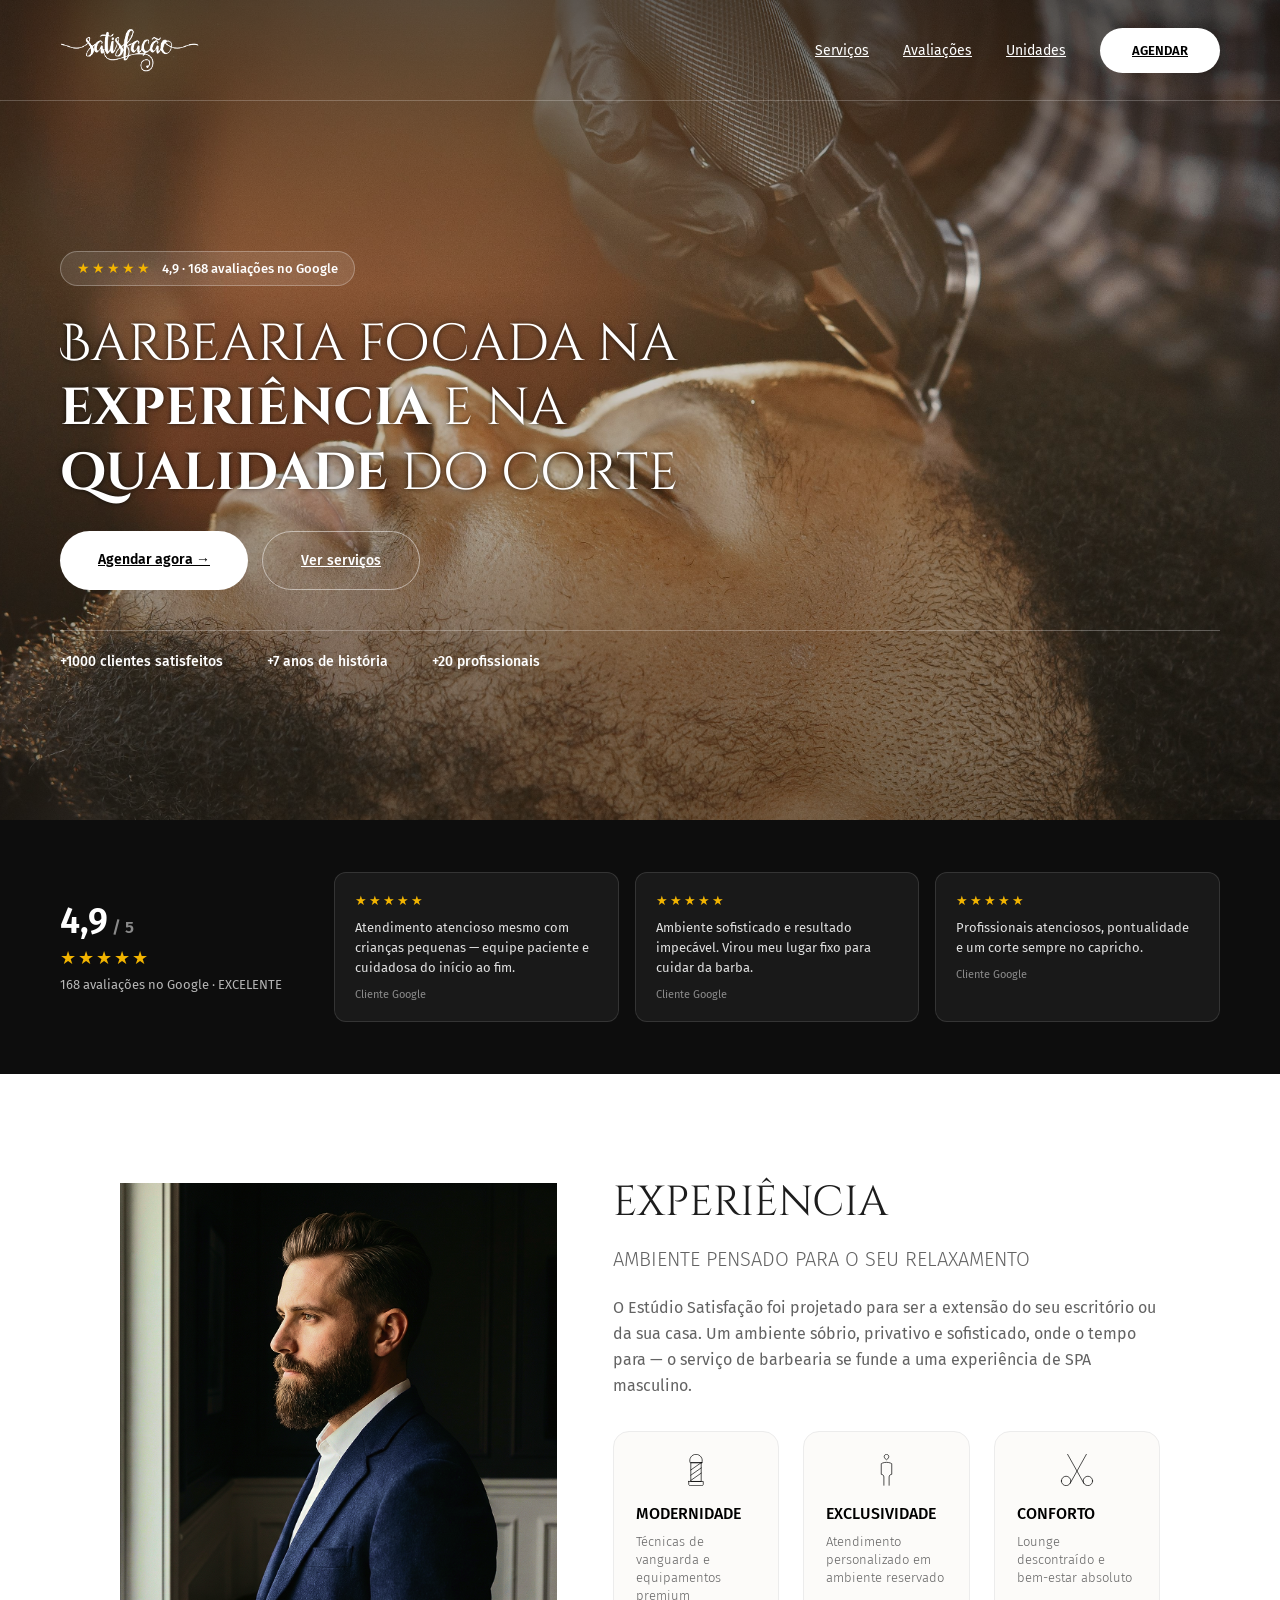
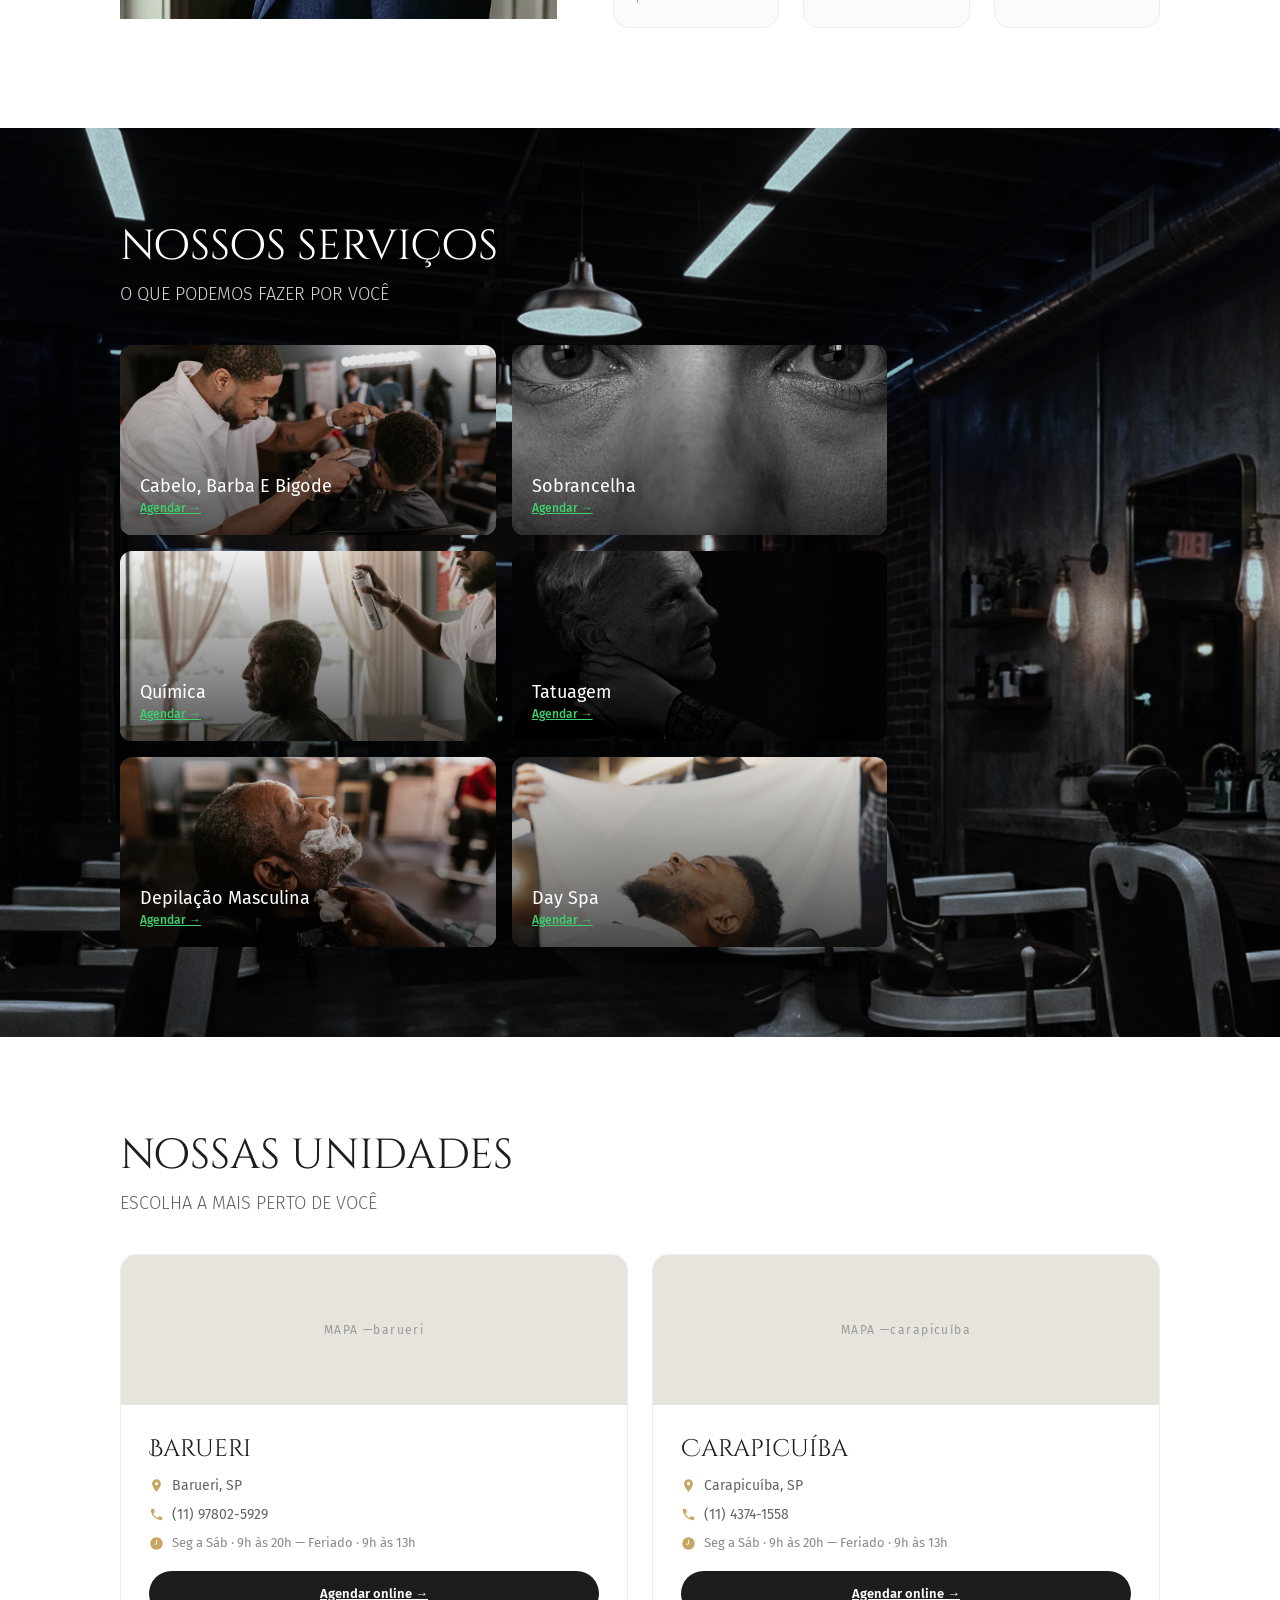
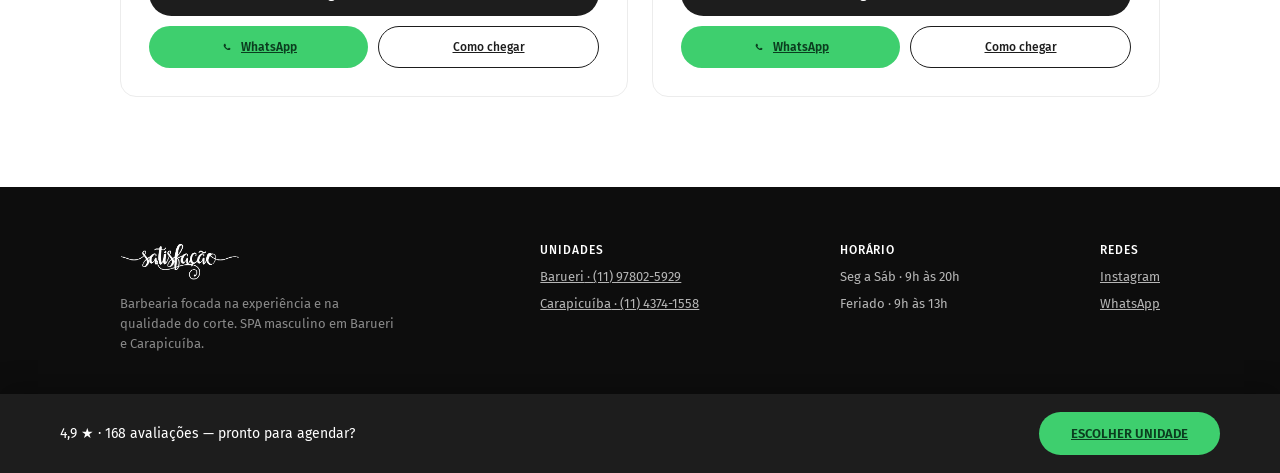
==== commit 18819160: "Trocar foto do hero e melhorar fotos de serviço Hero: nova foto (close-up de barba/navalha) com prot" ====
--- a/index.html
+++ b/index.html
@@ -429,7 +429,7 @@
 <div id="dc-root"><div class="sc-host" data-sc-name="index"><div data-dc-tpl="4" style="width: 1440px; background: rgb(255, 255, 255); font-family: &quot;Fira Sans&quot;, sans-serif; position: relative;">
 
   
-  <div data-dc-tpl="5" style="position: relative; min-height: 820px; background: url(&quot;images/foto-hero-barbeiro.png&quot;) center center / cover no-repeat rgb(0, 0, 0); display: flex; flex-direction: column;">
+  <div data-dc-tpl="5" style="position: relative; min-height: 820px; background: url(&quot;images/foto-hero-barbeiro.jpg&quot;) center center / cover no-repeat rgb(0, 0, 0); display: flex; flex-direction: column;">
     <div data-dc-tpl="6" style="position: absolute; inset: 0px; background: linear-gradient(rgba(0, 0, 0, 0.58) 0%, rgba(0, 0, 0, 0.12) 35%, rgba(0, 0, 0, 0.42) 100%);"></div>
 
     
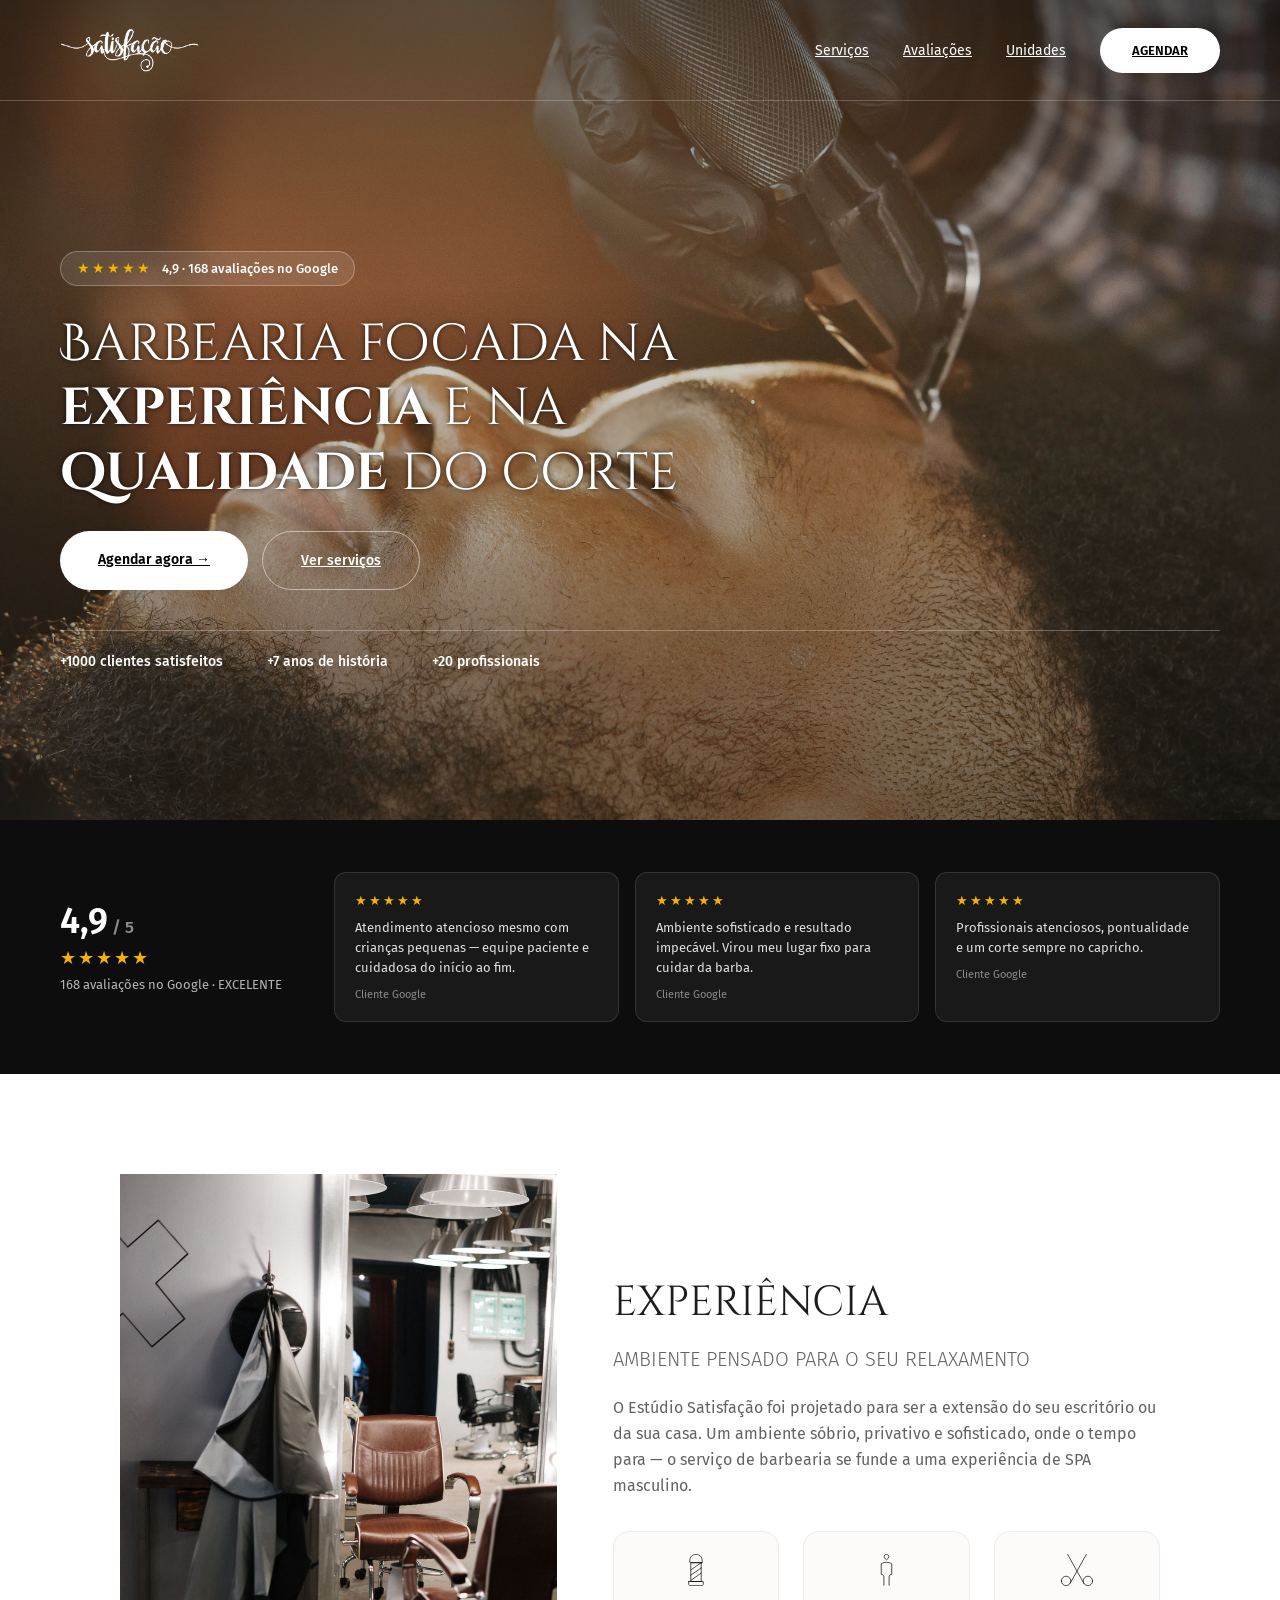
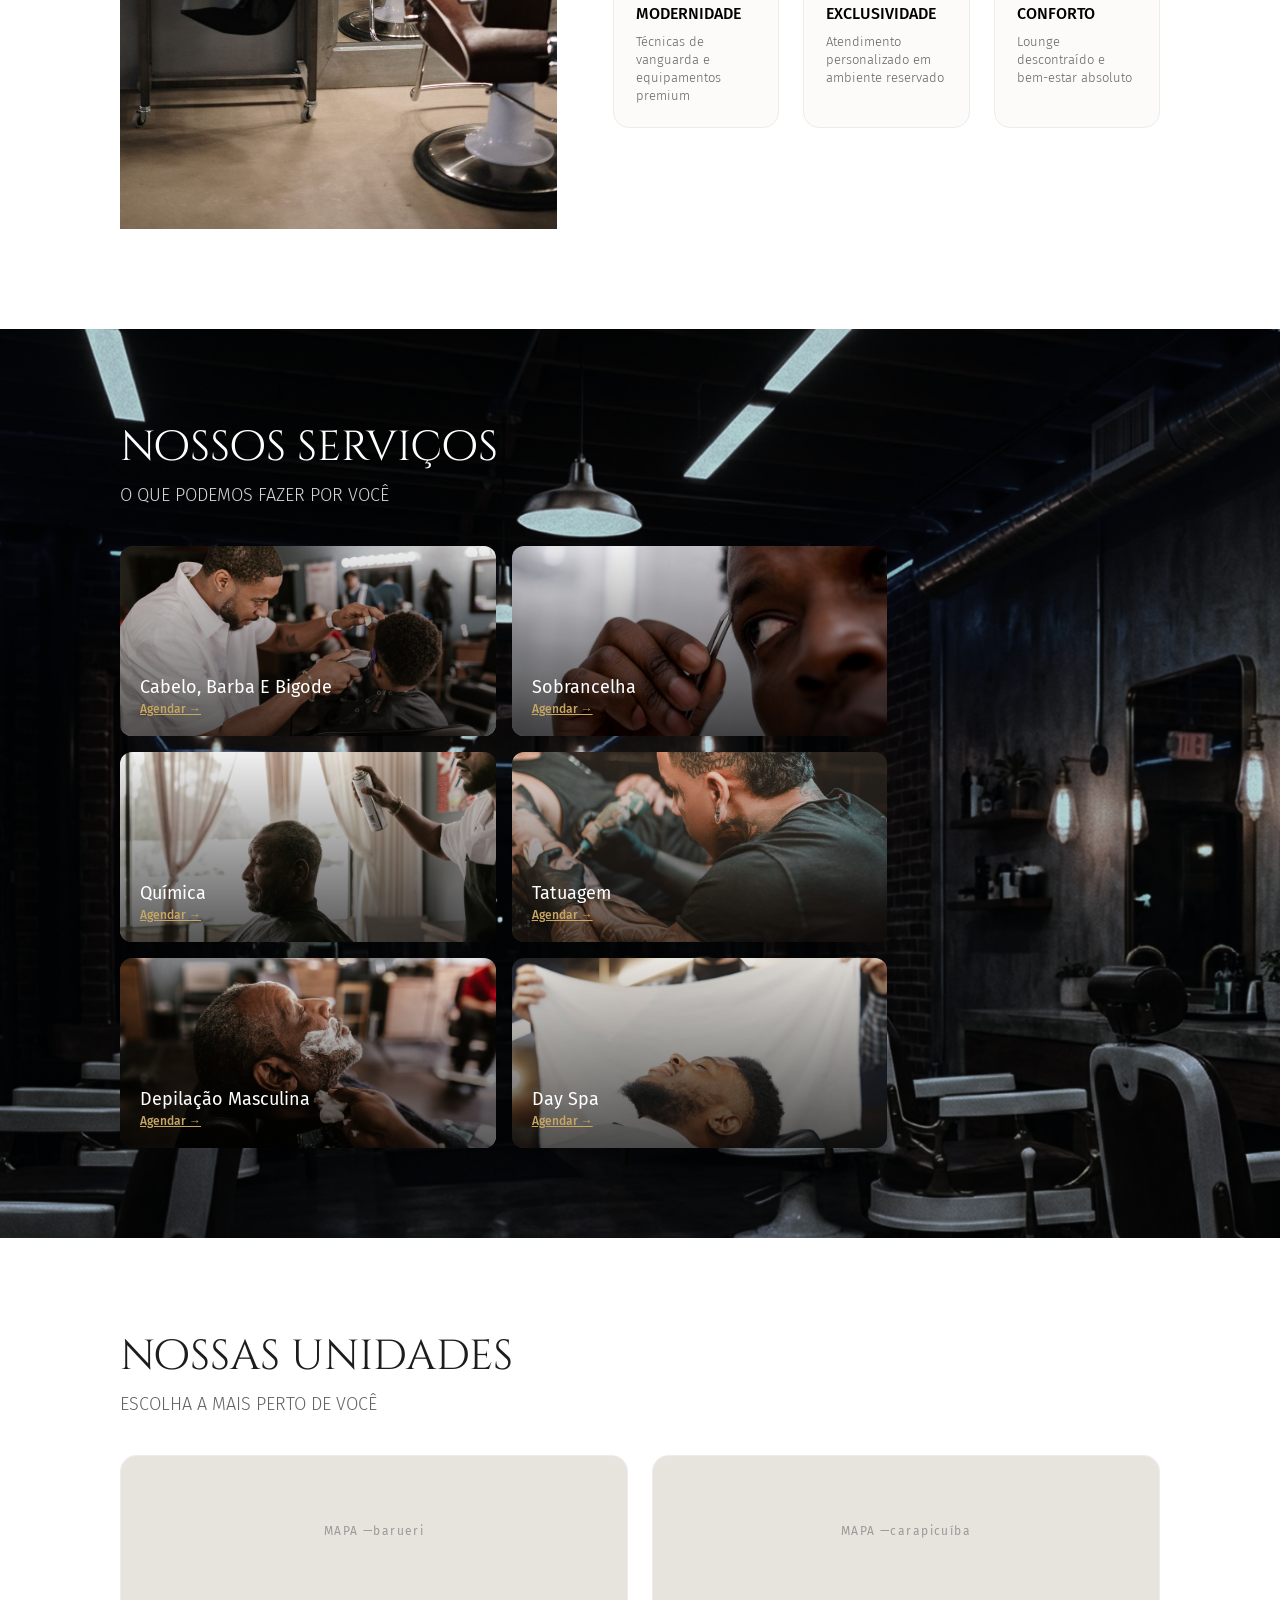
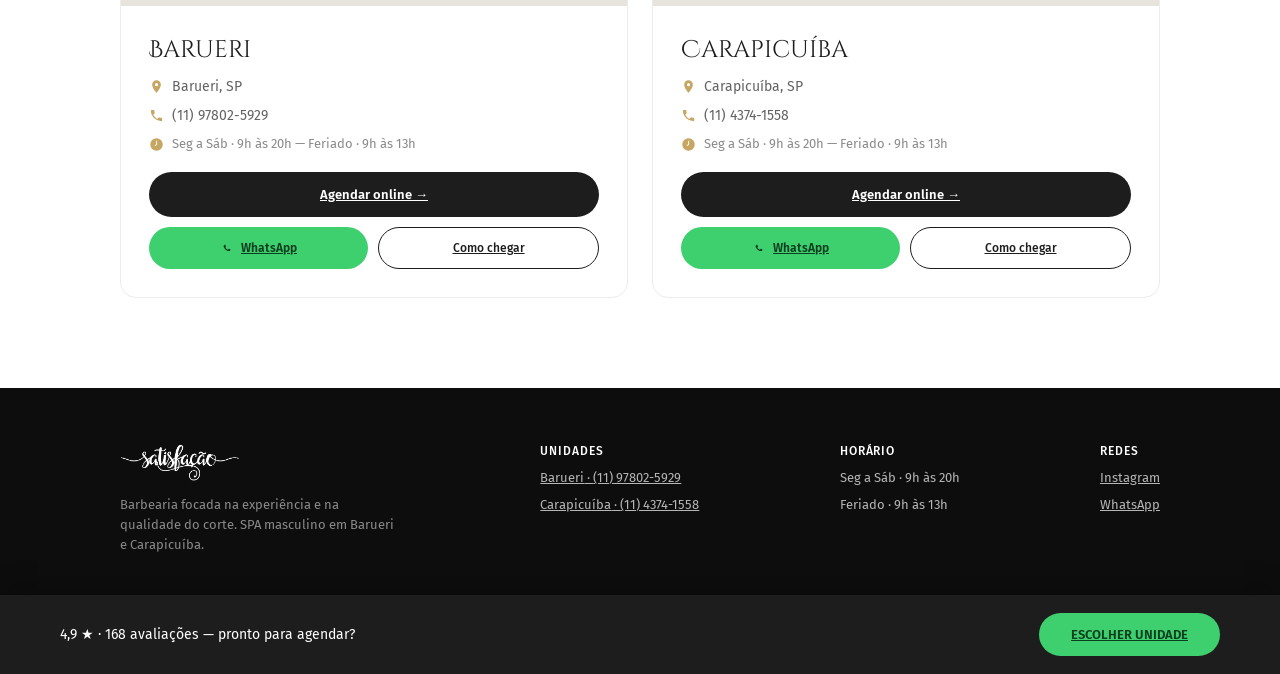
==== commit 05d2de4c: "Ajustar cor dos links de serviço e trocar fotos fora do tema - Links "Agendar →" nos cards de serviç" ====
--- a/index.html
+++ b/index.html
@@ -494,7 +494,7 @@
 
   
   <div data-dc-tpl="40" style="display: flex; gap: 56px; padding: 100px 120px; background: rgb(255, 255, 255); align-items: center;">
-    <img data-dc-tpl="41" src="images/foto-retrato-terno.webp" alt="Interior do Estúdio Satisfação" style="width: 42%; display: block;">
+    <img data-dc-tpl="41" src="images/foto-retrato-terno.jpg" alt="Interior do Estúdio Satisfação" style="width: 42%; display: block;">
     <div data-dc-tpl="42" style="width: 58%; display: flex; flex-direction: column; gap: 16px;">
       <h2 data-dc-tpl="43" style="margin: 0px; font-family: &quot;Cinzel Decorative&quot;, serif; font-weight: 500; font-size: 42px; color: rgb(29, 29, 29);">experiência</h2>
       <p data-dc-tpl="44" style="margin: 0px 0px 8px; font-family: &quot;Fira Sans&quot;, sans-serif; font-weight: 300; font-size: 20px; text-transform: uppercase; color: rgb(99, 99, 99);">ambiente pensado para o seu relaxamento</p>
@@ -531,7 +531,7 @@
           <div data-dc-tpl="66" style="position: absolute; inset: 0px; background: linear-gradient(rgba(0, 0, 0, 0.05), rgba(0, 0, 0, 0.66));"></div>
           <div data-dc-tpl="67" style="position: relative; display: flex; flex-direction: column; gap: 4px;">
             <h3 data-dc-tpl="68" style="margin: 0px; font-family: &quot;Fira Sans&quot;, sans-serif; font-weight: 400; font-size: 18px; text-transform: capitalize; color: rgb(255, 255, 255);"><span class="sc-interp">cabelo, barba e bigode</span></h3>
-            <a data-dc-tpl="69" href="#unidades" style="font-family: &quot;Fira Sans&quot;, sans-serif; font-weight: 500; font-size: 12px; color: rgb(62, 207, 110);">Agendar →</a>
+            <a data-dc-tpl="69" href="#unidades" style="font-family: &quot;Fira Sans&quot;, sans-serif; font-weight: 500; font-size: 12px; color: #C7A662;">Agendar →</a>
           </div>
         </div>
       
@@ -539,7 +539,7 @@
           <div data-dc-tpl="66" style="position: absolute; inset: 0px; background: linear-gradient(rgba(0, 0, 0, 0.05), rgba(0, 0, 0, 0.66));"></div>
           <div data-dc-tpl="67" style="position: relative; display: flex; flex-direction: column; gap: 4px;">
             <h3 data-dc-tpl="68" style="margin: 0px; font-family: &quot;Fira Sans&quot;, sans-serif; font-weight: 400; font-size: 18px; text-transform: capitalize; color: rgb(255, 255, 255);"><span class="sc-interp">sobrancelha</span></h3>
-            <a data-dc-tpl="69" href="#unidades" style="font-family: &quot;Fira Sans&quot;, sans-serif; font-weight: 500; font-size: 12px; color: rgb(62, 207, 110);">Agendar →</a>
+            <a data-dc-tpl="69" href="#unidades" style="font-family: &quot;Fira Sans&quot;, sans-serif; font-weight: 500; font-size: 12px; color: #C7A662;">Agendar →</a>
           </div>
         </div>
       
@@ -547,7 +547,7 @@
           <div data-dc-tpl="66" style="position: absolute; inset: 0px; background: linear-gradient(rgba(0, 0, 0, 0.05), rgba(0, 0, 0, 0.66));"></div>
           <div data-dc-tpl="67" style="position: relative; display: flex; flex-direction: column; gap: 4px;">
             <h3 data-dc-tpl="68" style="margin: 0px; font-family: &quot;Fira Sans&quot;, sans-serif; font-weight: 400; font-size: 18px; text-transform: capitalize; color: rgb(255, 255, 255);"><span class="sc-interp">química</span></h3>
-            <a data-dc-tpl="69" href="#unidades" style="font-family: &quot;Fira Sans&quot;, sans-serif; font-weight: 500; font-size: 12px; color: rgb(62, 207, 110);">Agendar →</a>
+            <a data-dc-tpl="69" href="#unidades" style="font-family: &quot;Fira Sans&quot;, sans-serif; font-weight: 500; font-size: 12px; color: #C7A662;">Agendar →</a>
           </div>
         </div>
       
@@ -555,7 +555,7 @@
           <div data-dc-tpl="66" style="position: absolute; inset: 0px; background: linear-gradient(rgba(0, 0, 0, 0.05), rgba(0, 0, 0, 0.66));"></div>
           <div data-dc-tpl="67" style="position: relative; display: flex; flex-direction: column; gap: 4px;">
             <h3 data-dc-tpl="68" style="margin: 0px; font-family: &quot;Fira Sans&quot;, sans-serif; font-weight: 400; font-size: 18px; text-transform: capitalize; color: rgb(255, 255, 255);"><span class="sc-interp">tatuagem</span></h3>
-            <a data-dc-tpl="69" href="#unidades" style="font-family: &quot;Fira Sans&quot;, sans-serif; font-weight: 500; font-size: 12px; color: rgb(62, 207, 110);">Agendar →</a>
+            <a data-dc-tpl="69" href="#unidades" style="font-family: &quot;Fira Sans&quot;, sans-serif; font-weight: 500; font-size: 12px; color: #C7A662;">Agendar →</a>
           </div>
         </div>
       
@@ -563,7 +563,7 @@
           <div data-dc-tpl="66" style="position: absolute; inset: 0px; background: linear-gradient(rgba(0, 0, 0, 0.05), rgba(0, 0, 0, 0.66));"></div>
           <div data-dc-tpl="67" style="position: relative; display: flex; flex-direction: column; gap: 4px;">
             <h3 data-dc-tpl="68" style="margin: 0px; font-family: &quot;Fira Sans&quot;, sans-serif; font-weight: 400; font-size: 18px; text-transform: capitalize; color: rgb(255, 255, 255);"><span class="sc-interp">depilação masculina</span></h3>
-            <a data-dc-tpl="69" href="#unidades" style="font-family: &quot;Fira Sans&quot;, sans-serif; font-weight: 500; font-size: 12px; color: rgb(62, 207, 110);">Agendar →</a>
+            <a data-dc-tpl="69" href="#unidades" style="font-family: &quot;Fira Sans&quot;, sans-serif; font-weight: 500; font-size: 12px; color: #C7A662;">Agendar →</a>
           </div>
         </div>
       
@@ -571,7 +571,7 @@
           <div data-dc-tpl="66" style="position: absolute; inset: 0px; background: linear-gradient(rgba(0, 0, 0, 0.05), rgba(0, 0, 0, 0.66));"></div>
           <div data-dc-tpl="67" style="position: relative; display: flex; flex-direction: column; gap: 4px;">
             <h3 data-dc-tpl="68" style="margin: 0px; font-family: &quot;Fira Sans&quot;, sans-serif; font-weight: 400; font-size: 18px; text-transform: capitalize; color: rgb(255, 255, 255);"><span class="sc-interp">day spa</span></h3>
-            <a data-dc-tpl="69" href="#unidades" style="font-family: &quot;Fira Sans&quot;, sans-serif; font-weight: 500; font-size: 12px; color: rgb(62, 207, 110);">Agendar →</a>
+            <a data-dc-tpl="69" href="#unidades" style="font-family: &quot;Fira Sans&quot;, sans-serif; font-weight: 500; font-size: 12px; color: #C7A662;">Agendar →</a>
           </div>
         </div>
       
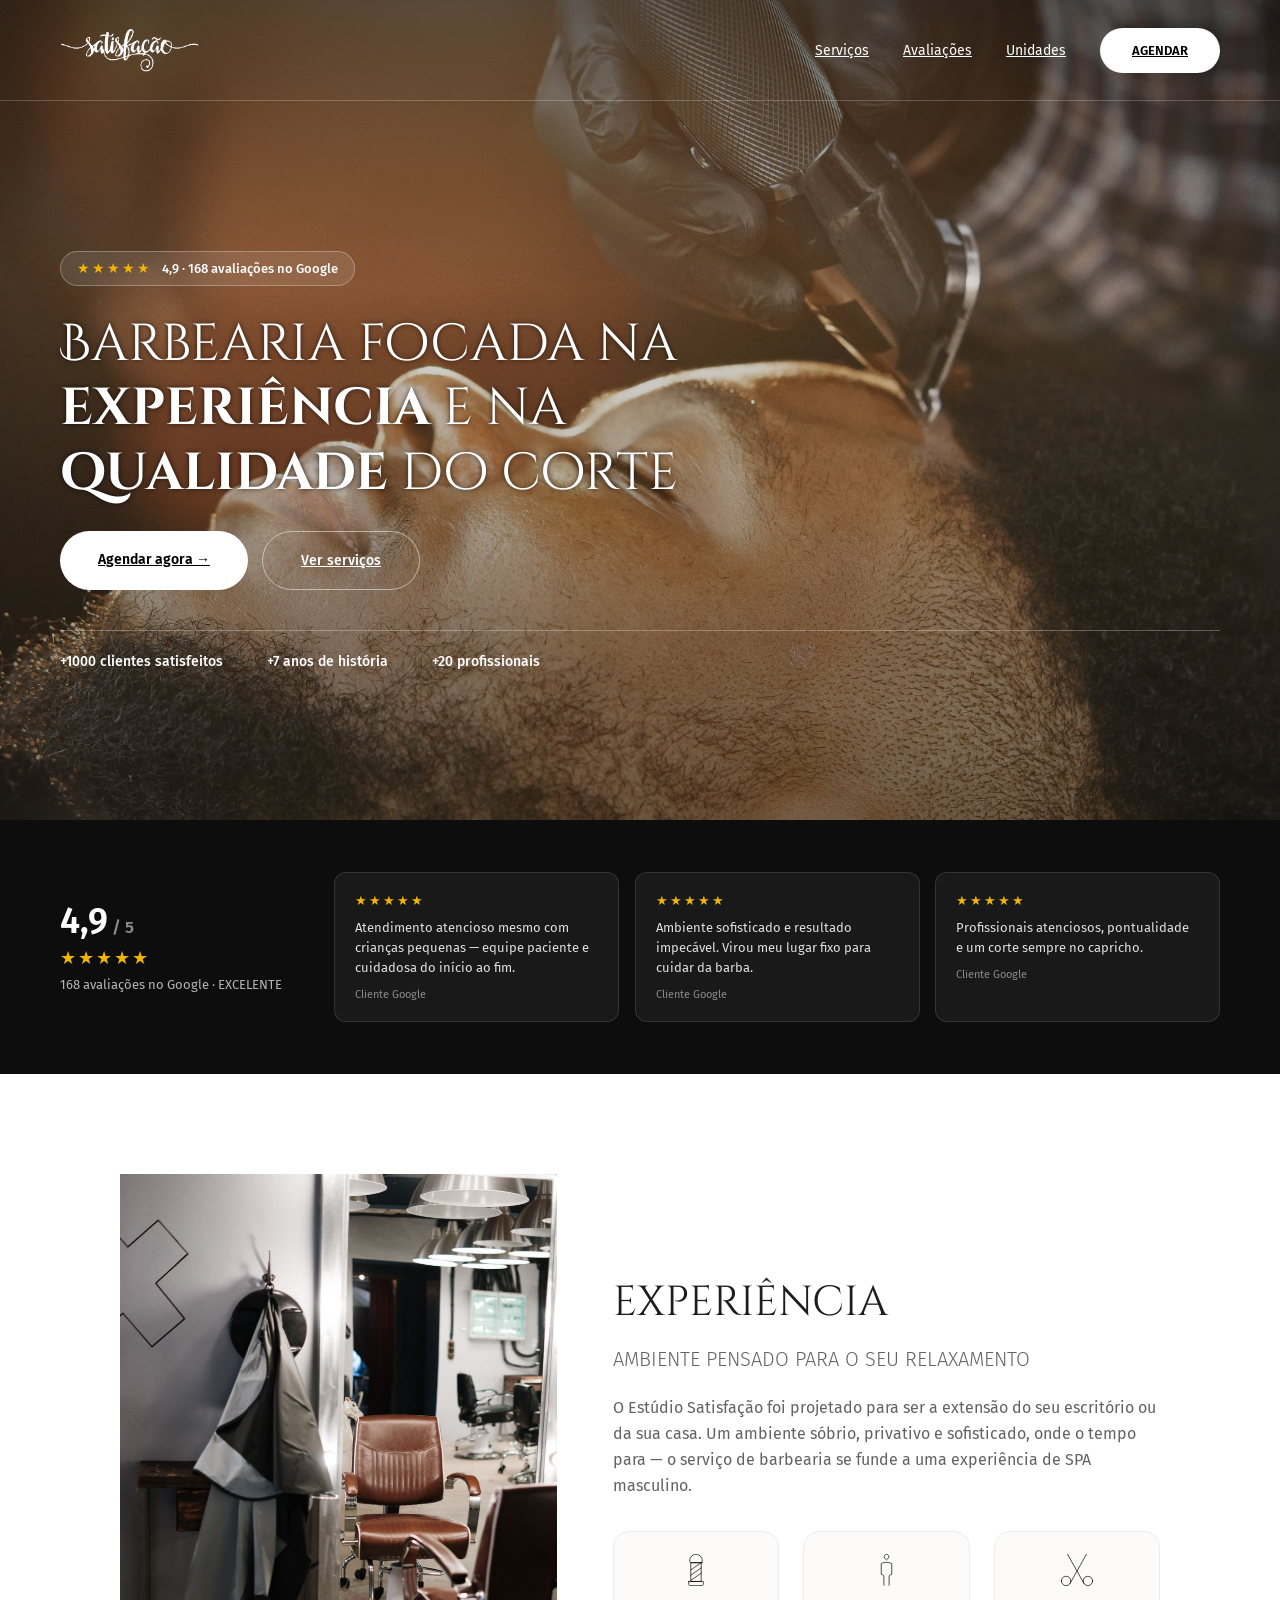
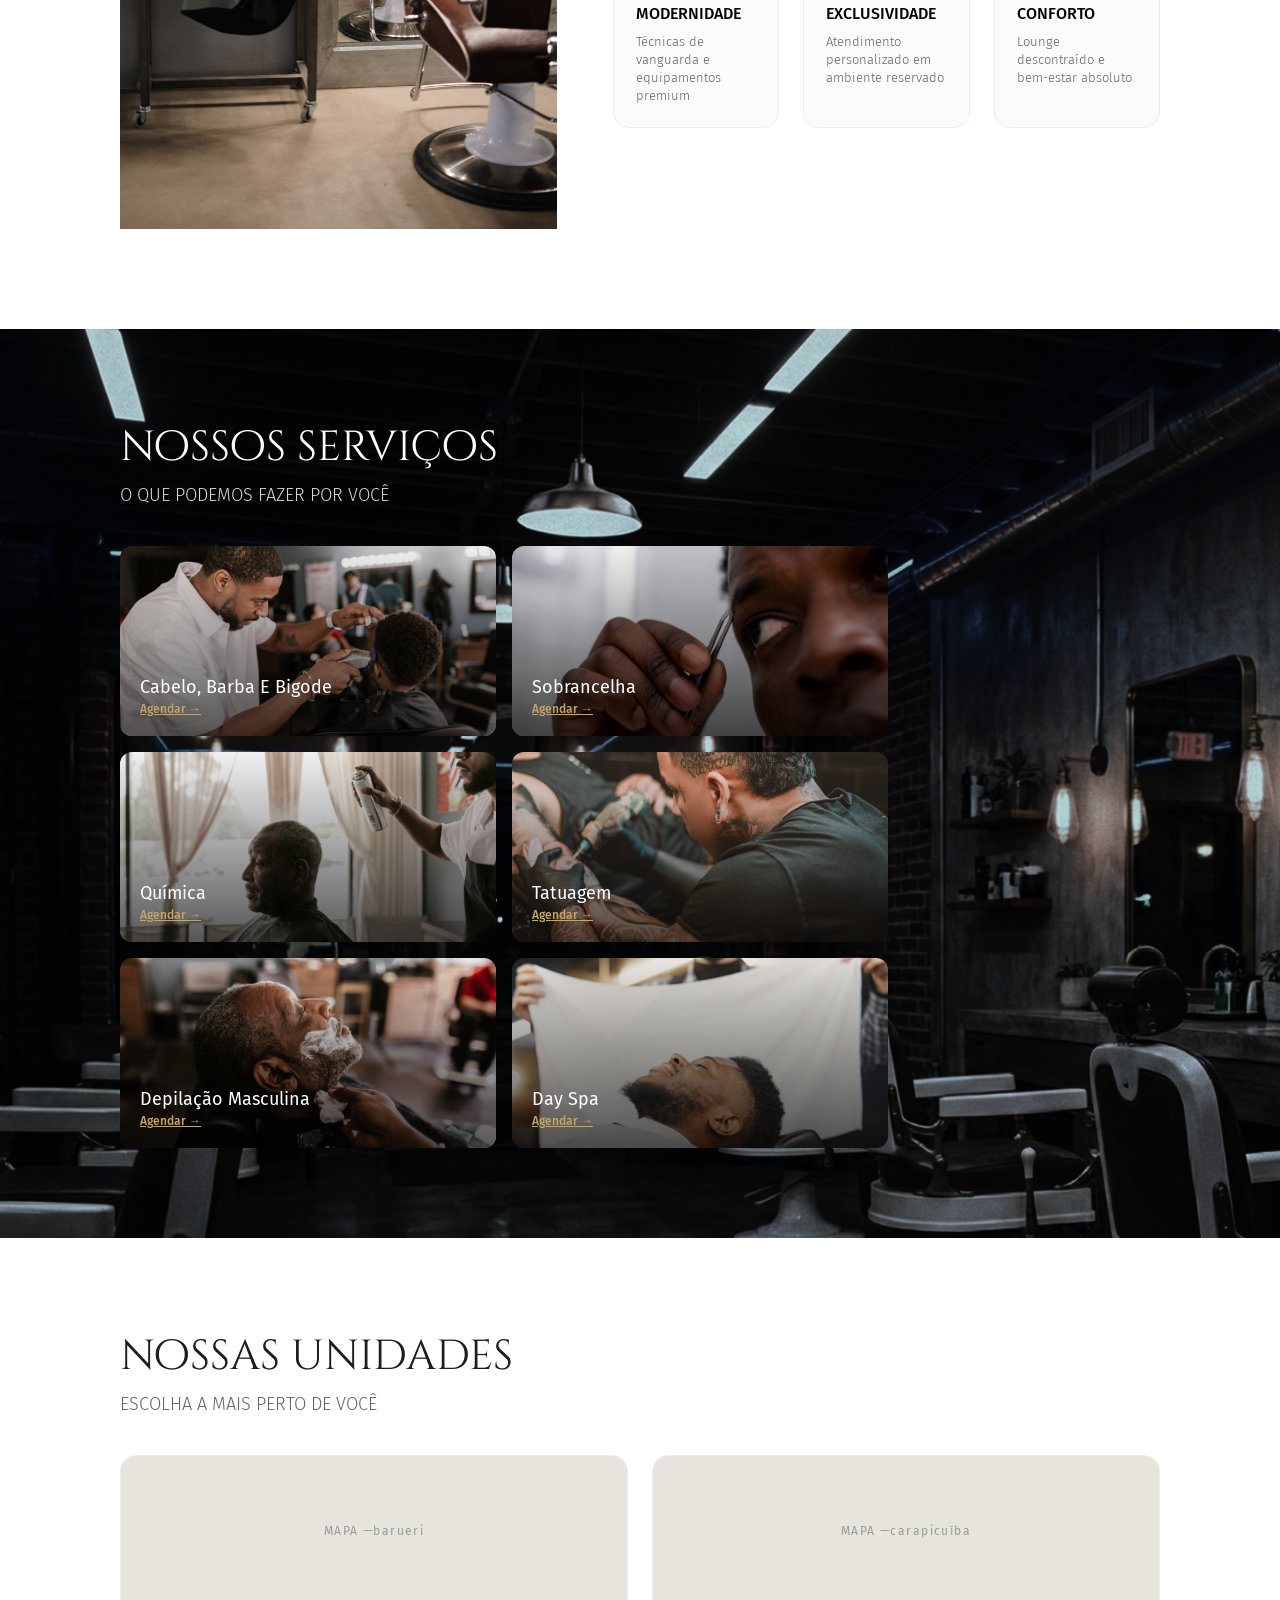
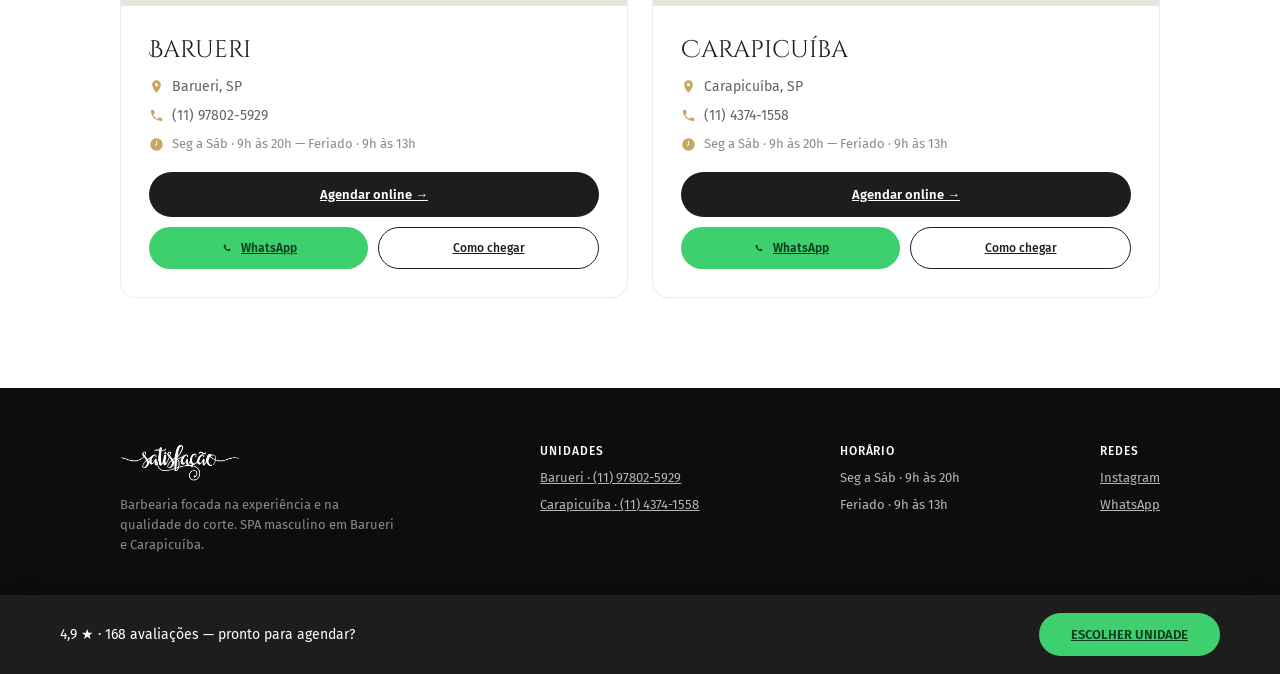
==== commit ae5cb95c: "Dividir site em páginas, adicionar animações e refazer serviços - Extrai CSS/fontes compartilhados d" ====
--- a/index.html
+++ b/index.html
@@ -1,378 +1,5 @@
 <!DOCTYPE html>
-<html lang="pt-BR"><head><meta charset="utf-8"><meta name="viewport" content="width=device-width, initial-scale=1"><title>Estúdio Satisfação</title><style>
-    .sc-placeholder{background:color-mix(in srgb,currentColor 8%,transparent);
-      border:1px solid color-mix(in srgb,currentColor 50%,transparent);
-      border-radius:2px;box-sizing:border-box;overflow:hidden}
-    @keyframes sc-shine{0%{background-position:100% 50%}100%{background-position:0% 50%}}
-    html.sc-dc-streaming .sc-placeholder,
-    html.sc-dc-streaming .sc-interp.sc-missing{position:relative;
-      background:color-mix(in srgb,currentColor 5%,transparent);
-      border-color:transparent}
-    html.sc-dc-streaming .sc-placeholder::before,
-    html.sc-dc-streaming .sc-interp.sc-missing::before{content:'';
-      position:absolute;inset:0;pointer-events:none;
-      background:linear-gradient(90deg,rgba(217,119,87,0) 25%,rgba(247,225,211,.95) 37%,rgba(217,119,87,0) 63%);
-      background-size:400% 100%;animation:sc-shine 1.4s ease infinite}
-    html.sc-dc-streaming .sc-placeholder:nth-child(n+9 of .sc-placeholder)::before,
-    html.sc-dc-streaming .sc-interp.sc-missing:nth-child(n+9 of .sc-interp.sc-missing)::before{animation:none;
-      background:color-mix(in srgb,currentColor 8%,transparent)}
-    .sc-placeholder-error{padding:4px 8px;font:11px/1.4 ui-monospace,monospace;
-      color:color-mix(in srgb,currentColor 70%,transparent);word-break:break-word}
-    .sc-interp.sc-missing{display:inline-block;width:2em;height:1em;overflow:hidden;
-      vertical-align:text-bottom;background:rgba(255,255,255,.3);border:1px solid rgba(0,0,0,.5);
-      border-radius:2px;box-sizing:border-box;color:transparent;
-      user-select:none}
-    .sc-interp.sc-unresolved{font-family:ui-monospace,monospace;font-size:.85em;
-      color:color-mix(in srgb,currentColor 50%,transparent);
-      background:color-mix(in srgb,currentColor 10%,transparent);border-radius:3px;
-      padding:0 3px}
-    .sc-host.sc-has-error{position:relative}
-    .sc-logic-error{position:absolute;top:8px;left:8px;z-index:2147483647;max-width:60ch;
-      padding:6px 10px;background:#b00020;color:#fff;font:12px/1.4 ui-monospace,monospace;
-      border-radius:4px;white-space:pre-wrap;pointer-events:none}
-    /* Mirrors PRINT_BASELINE_CSS in apps/web deck-stage-export.ts — keep both
-       in sync until dc-runtime regains a build step. */
-    @media print {
-      @page { margin: 0.5cm; }
-      figure, table { break-inside: avoid; }
-      #dc-root, #dc-root > .sc-host { height: auto; }
-      *, *::before, *::after {
-        print-color-adjust: exact; -webkit-print-color-adjust: exact;
-        backdrop-filter: none !important; -webkit-backdrop-filter: none !important;
-        animation-delay: -99s !important; animation-duration: .001s !important;
-        animation-iteration-count: 1 !important; animation-fill-mode: both !important;
-        animation-play-state: running !important; transition-duration: 0s !important;
-      }
-    }
-  </style>
-<meta charset="utf-8">
-<meta name="viewport" content="width=device-width, initial-scale=1">
-
-<style>x-dc{display:none!important}</style><style id="__dc-atomics">.fx{display:flex}.col{display:flex;flex-direction:column}.grid{display:grid}.ac{align-items:center}.jc{justify-content:center}.jb{justify-content:space-between}.f1{flex:1}.noshrink{flex-shrink:0}.wrap{flex-wrap:wrap}.fw5{font-weight:500}.fw6{font-weight:600}.fw7{font-weight:700}.fw8{font-weight:800}.fs11{font-size:11px}.fs12{font-size:12px}.fs13{font-size:13px}.fs14{font-size:14px}.fs15{font-size:15px}.fs16{font-size:16px}.fs20{font-size:20px}.fs22{font-size:22px}.upper{text-transform:uppercase}.tc{text-align:center}.nowrap{white-space:nowrap}.gap8{gap:8px}.gap10{gap:10px}.gap12{gap:12px}.gap16{gap:16px}.gap24{gap:24px}.m0{margin:0}.mt8{margin-top:8px}.mt12{margin-top:12px}.mt16{margin-top:16px}.mb8{margin-bottom:8px}.mb12{margin-bottom:12px}.mb16{margin-bottom:16px}.posrel{position:relative}.posabs{position:absolute}.round{border-radius:50%}.ohide{overflow:hidden}.bbox{box-sizing:border-box}.pointer{cursor:pointer}.w100{width:100%}.b0{border:none}</style><style>html,body{height:100%;margin:0}#dc-root,#dc-root>.sc-host{height:100%}</style><link rel="preconnect" href="https://fonts.googleapis.com" data-dc-tpl="1"><style data-dc-tpl="2">/* latin-ext */
-@font-face {
-  font-family: 'Cinzel';
-  font-style: normal;
-  font-weight: 500;
-  font-display: swap;
-  src: url("fonts/asset-36.woff2") format('woff2');
-  unicode-range: U+0100-02BA, U+02BD-02C5, U+02C7-02CC, U+02CE-02D7, U+02DD-02FF, U+0304, U+0308, U+0329, U+1D00-1DBF, U+1E00-1E9F, U+1EF2-1EFF, U+2020, U+20A0-20AB, U+20AD-20C0, U+2113, U+2C60-2C7F, U+A720-A7FF;
-}
-/* latin */
-@font-face {
-  font-family: 'Cinzel';
-  font-style: normal;
-  font-weight: 500;
-  font-display: swap;
-  src: url("fonts/asset-43.woff2") format('woff2');
-  unicode-range: U+0000-00FF, U+0131, U+0152-0153, U+02BB-02BC, U+02C6, U+02DA, U+02DC, U+0304, U+0308, U+0329, U+2000-206F, U+20AC, U+2122, U+2191, U+2193, U+2212, U+2215, U+FEFF, U+FFFD;
-}
-/* latin-ext */
-@font-face {
-  font-family: 'Cinzel';
-  font-style: normal;
-  font-weight: 600;
-  font-display: swap;
-  src: url("fonts/asset-36.woff2") format('woff2');
-  unicode-range: U+0100-02BA, U+02BD-02C5, U+02C7-02CC, U+02CE-02D7, U+02DD-02FF, U+0304, U+0308, U+0329, U+1D00-1DBF, U+1E00-1E9F, U+1EF2-1EFF, U+2020, U+20A0-20AB, U+20AD-20C0, U+2113, U+2C60-2C7F, U+A720-A7FF;
-}
-/* latin */
-@font-face {
-  font-family: 'Cinzel';
-  font-style: normal;
-  font-weight: 600;
-  font-display: swap;
-  src: url("fonts/asset-43.woff2") format('woff2');
-  unicode-range: U+0000-00FF, U+0131, U+0152-0153, U+02BB-02BC, U+02C6, U+02DA, U+02DC, U+0304, U+0308, U+0329, U+2000-206F, U+20AC, U+2122, U+2191, U+2193, U+2212, U+2215, U+FEFF, U+FFFD;
-}
-/* latin-ext */
-@font-face {
-  font-family: 'Cinzel Decorative';
-  font-style: normal;
-  font-weight: 400;
-  font-display: swap;
-  src: url("fonts/asset-31.woff2") format('woff2');
-  unicode-range: U+0100-02BA, U+02BD-02C5, U+02C7-02CC, U+02CE-02D7, U+02DD-02FF, U+0304, U+0308, U+0329, U+1D00-1DBF, U+1E00-1E9F, U+1EF2-1EFF, U+2020, U+20A0-20AB, U+20AD-20C0, U+2113, U+2C60-2C7F, U+A720-A7FF;
-}
-/* latin */
-@font-face {
-  font-family: 'Cinzel Decorative';
-  font-style: normal;
-  font-weight: 400;
-  font-display: swap;
-  src: url("fonts/asset-10.woff2") format('woff2');
-  unicode-range: U+0000-00FF, U+0131, U+0152-0153, U+02BB-02BC, U+02C6, U+02DA, U+02DC, U+0304, U+0308, U+0329, U+2000-206F, U+20AC, U+2122, U+2191, U+2193, U+2212, U+2215, U+FEFF, U+FFFD;
-}
-/* latin-ext */
-@font-face {
-  font-family: 'Cinzel Decorative';
-  font-style: normal;
-  font-weight: 700;
-  font-display: swap;
-  src: url("fonts/asset-40.woff2") format('woff2');
-  unicode-range: U+0100-02BA, U+02BD-02C5, U+02C7-02CC, U+02CE-02D7, U+02DD-02FF, U+0304, U+0308, U+0329, U+1D00-1DBF, U+1E00-1E9F, U+1EF2-1EFF, U+2020, U+20A0-20AB, U+20AD-20C0, U+2113, U+2C60-2C7F, U+A720-A7FF;
-}
-/* latin */
-@font-face {
-  font-family: 'Cinzel Decorative';
-  font-style: normal;
-  font-weight: 700;
-  font-display: swap;
-  src: url("fonts/asset-6.woff2") format('woff2');
-  unicode-range: U+0000-00FF, U+0131, U+0152-0153, U+02BB-02BC, U+02C6, U+02DA, U+02DC, U+0304, U+0308, U+0329, U+2000-206F, U+20AC, U+2122, U+2191, U+2193, U+2212, U+2215, U+FEFF, U+FFFD;
-}
-/* cyrillic-ext */
-@font-face {
-  font-family: 'Fira Sans';
-  font-style: normal;
-  font-weight: 300;
-  font-display: swap;
-  src: url("fonts/asset-32.woff2") format('woff2');
-  unicode-range: U+0460-052F, U+1C80-1C8A, U+20B4, U+2DE0-2DFF, U+A640-A69F, U+FE2E-FE2F;
-}
-/* cyrillic */
-@font-face {
-  font-family: 'Fira Sans';
-  font-style: normal;
-  font-weight: 300;
-  font-display: swap;
-  src: url("fonts/asset-16.woff2") format('woff2');
-  unicode-range: U+0301, U+0400-045F, U+0490-0491, U+04B0-04B1, U+2116;
-}
-/* greek-ext */
-@font-face {
-  font-family: 'Fira Sans';
-  font-style: normal;
-  font-weight: 300;
-  font-display: swap;
-  src: url("fonts/asset-3.woff2") format('woff2');
-  unicode-range: U+1F00-1FFF;
-}
-/* greek */
-@font-face {
-  font-family: 'Fira Sans';
-  font-style: normal;
-  font-weight: 300;
-  font-display: swap;
-  src: url("fonts/asset-12.woff2") format('woff2');
-  unicode-range: U+0370-0377, U+037A-037F, U+0384-038A, U+038C, U+038E-03A1, U+03A3-03FF;
-}
-/* vietnamese */
-@font-face {
-  font-family: 'Fira Sans';
-  font-style: normal;
-  font-weight: 300;
-  font-display: swap;
-  src: url("fonts/asset-4.woff2") format('woff2');
-  unicode-range: U+0102-0103, U+0110-0111, U+0128-0129, U+0168-0169, U+01A0-01A1, U+01AF-01B0, U+0300-0301, U+0303-0304, U+0308-0309, U+0323, U+0329, U+1EA0-1EF9, U+20AB;
-}
-/* latin-ext */
-@font-face {
-  font-family: 'Fira Sans';
-  font-style: normal;
-  font-weight: 300;
-  font-display: swap;
-  src: url("fonts/asset-27.woff2") format('woff2');
-  unicode-range: U+0100-02BA, U+02BD-02C5, U+02C7-02CC, U+02CE-02D7, U+02DD-02FF, U+0304, U+0308, U+0329, U+1D00-1DBF, U+1E00-1E9F, U+1EF2-1EFF, U+2020, U+20A0-20AB, U+20AD-20C0, U+2113, U+2C60-2C7F, U+A720-A7FF;
-}
-/* latin */
-@font-face {
-  font-family: 'Fira Sans';
-  font-style: normal;
-  font-weight: 300;
-  font-display: swap;
-  src: url("fonts/asset-39.woff2") format('woff2');
-  unicode-range: U+0000-00FF, U+0131, U+0152-0153, U+02BB-02BC, U+02C6, U+02DA, U+02DC, U+0304, U+0308, U+0329, U+2000-206F, U+20AC, U+2122, U+2191, U+2193, U+2212, U+2215, U+FEFF, U+FFFD;
-}
-/* cyrillic-ext */
-@font-face {
-  font-family: 'Fira Sans';
-  font-style: normal;
-  font-weight: 400;
-  font-display: swap;
-  src: url("fonts/asset-18.woff2") format('woff2');
-  unicode-range: U+0460-052F, U+1C80-1C8A, U+20B4, U+2DE0-2DFF, U+A640-A69F, U+FE2E-FE2F;
-}
-/* cyrillic */
-@font-face {
-  font-family: 'Fira Sans';
-  font-style: normal;
-  font-weight: 400;
-  font-display: swap;
-  src: url("fonts/asset-29.woff2") format('woff2');
-  unicode-range: U+0301, U+0400-045F, U+0490-0491, U+04B0-04B1, U+2116;
-}
-/* greek-ext */
-@font-face {
-  font-family: 'Fira Sans';
-  font-style: normal;
-  font-weight: 400;
-  font-display: swap;
-  src: url("fonts/asset-1.woff2") format('woff2');
-  unicode-range: U+1F00-1FFF;
-}
-/* greek */
-@font-face {
-  font-family: 'Fira Sans';
-  font-style: normal;
-  font-weight: 400;
-  font-display: swap;
-  src: url("fonts/asset-19.woff2") format('woff2');
-  unicode-range: U+0370-0377, U+037A-037F, U+0384-038A, U+038C, U+038E-03A1, U+03A3-03FF;
-}
-/* vietnamese */
-@font-face {
-  font-family: 'Fira Sans';
-  font-style: normal;
-  font-weight: 400;
-  font-display: swap;
-  src: url("fonts/asset-25.woff2") format('woff2');
-  unicode-range: U+0102-0103, U+0110-0111, U+0128-0129, U+0168-0169, U+01A0-01A1, U+01AF-01B0, U+0300-0301, U+0303-0304, U+0308-0309, U+0323, U+0329, U+1EA0-1EF9, U+20AB;
-}
-/* latin-ext */
-@font-face {
-  font-family: 'Fira Sans';
-  font-style: normal;
-  font-weight: 400;
-  font-display: swap;
-  src: url("fonts/asset-35.woff2") format('woff2');
-  unicode-range: U+0100-02BA, U+02BD-02C5, U+02C7-02CC, U+02CE-02D7, U+02DD-02FF, U+0304, U+0308, U+0329, U+1D00-1DBF, U+1E00-1E9F, U+1EF2-1EFF, U+2020, U+20A0-20AB, U+20AD-20C0, U+2113, U+2C60-2C7F, U+A720-A7FF;
-}
-/* latin */
-@font-face {
-  font-family: 'Fira Sans';
-  font-style: normal;
-  font-weight: 400;
-  font-display: swap;
-  src: url("fonts/asset-42.woff2") format('woff2');
-  unicode-range: U+0000-00FF, U+0131, U+0152-0153, U+02BB-02BC, U+02C6, U+02DA, U+02DC, U+0304, U+0308, U+0329, U+2000-206F, U+20AC, U+2122, U+2191, U+2193, U+2212, U+2215, U+FEFF, U+FFFD;
-}
-/* cyrillic-ext */
-@font-face {
-  font-family: 'Fira Sans';
-  font-style: normal;
-  font-weight: 500;
-  font-display: swap;
-  src: url("fonts/asset-14.woff2") format('woff2');
-  unicode-range: U+0460-052F, U+1C80-1C8A, U+20B4, U+2DE0-2DFF, U+A640-A69F, U+FE2E-FE2F;
-}
-/* cyrillic */
-@font-face {
-  font-family: 'Fira Sans';
-  font-style: normal;
-  font-weight: 500;
-  font-display: swap;
-  src: url("fonts/asset-8.woff2") format('woff2');
-  unicode-range: U+0301, U+0400-045F, U+0490-0491, U+04B0-04B1, U+2116;
-}
-/* greek-ext */
-@font-face {
-  font-family: 'Fira Sans';
-  font-style: normal;
-  font-weight: 500;
-  font-display: swap;
-  src: url("fonts/asset-26.woff2") format('woff2');
-  unicode-range: U+1F00-1FFF;
-}
-/* greek */
-@font-face {
-  font-family: 'Fira Sans';
-  font-style: normal;
-  font-weight: 500;
-  font-display: swap;
-  src: url("fonts/asset-9.woff2") format('woff2');
-  unicode-range: U+0370-0377, U+037A-037F, U+0384-038A, U+038C, U+038E-03A1, U+03A3-03FF;
-}
-/* vietnamese */
-@font-face {
-  font-family: 'Fira Sans';
-  font-style: normal;
-  font-weight: 500;
-  font-display: swap;
-  src: url("fonts/asset-13.woff2") format('woff2');
-  unicode-range: U+0102-0103, U+0110-0111, U+0128-0129, U+0168-0169, U+01A0-01A1, U+01AF-01B0, U+0300-0301, U+0303-0304, U+0308-0309, U+0323, U+0329, U+1EA0-1EF9, U+20AB;
-}
-/* latin-ext */
-@font-face {
-  font-family: 'Fira Sans';
-  font-style: normal;
-  font-weight: 500;
-  font-display: swap;
-  src: url("fonts/asset-22.woff2") format('woff2');
-  unicode-range: U+0100-02BA, U+02BD-02C5, U+02C7-02CC, U+02CE-02D7, U+02DD-02FF, U+0304, U+0308, U+0329, U+1D00-1DBF, U+1E00-1E9F, U+1EF2-1EFF, U+2020, U+20A0-20AB, U+20AD-20C0, U+2113, U+2C60-2C7F, U+A720-A7FF;
-}
-/* latin */
-@font-face {
-  font-family: 'Fira Sans';
-  font-style: normal;
-  font-weight: 500;
-  font-display: swap;
-  src: url("fonts/asset-41.woff2") format('woff2');
-  unicode-range: U+0000-00FF, U+0131, U+0152-0153, U+02BB-02BC, U+02C6, U+02DA, U+02DC, U+0304, U+0308, U+0329, U+2000-206F, U+20AC, U+2122, U+2191, U+2193, U+2212, U+2215, U+FEFF, U+FFFD;
-}
-/* cyrillic-ext */
-@font-face {
-  font-family: 'Fira Sans';
-  font-style: normal;
-  font-weight: 600;
-  font-display: swap;
-  src: url("fonts/asset-2.woff2") format('woff2');
-  unicode-range: U+0460-052F, U+1C80-1C8A, U+20B4, U+2DE0-2DFF, U+A640-A69F, U+FE2E-FE2F;
-}
-/* cyrillic */
-@font-face {
-  font-family: 'Fira Sans';
-  font-style: normal;
-  font-weight: 600;
-  font-display: swap;
-  src: url("fonts/asset-33.woff2") format('woff2');
-  unicode-range: U+0301, U+0400-045F, U+0490-0491, U+04B0-04B1, U+2116;
-}
-/* greek-ext */
-@font-face {
-  font-family: 'Fira Sans';
-  font-style: normal;
-  font-weight: 600;
-  font-display: swap;
-  src: url("fonts/asset-21.woff2") format('woff2');
-  unicode-range: U+1F00-1FFF;
-}
-/* greek */
-@font-face {
-  font-family: 'Fira Sans';
-  font-style: normal;
-  font-weight: 600;
-  font-display: swap;
-  src: url("fonts/asset-15.woff2") format('woff2');
-  unicode-range: U+0370-0377, U+037A-037F, U+0384-038A, U+038C, U+038E-03A1, U+03A3-03FF;
-}
-/* vietnamese */
-@font-face {
-  font-family: 'Fira Sans';
-  font-style: normal;
-  font-weight: 600;
-  font-display: swap;
-  src: url("fonts/asset-34.woff2") format('woff2');
-  unicode-range: U+0102-0103, U+0110-0111, U+0128-0129, U+0168-0169, U+01A0-01A1, U+01AF-01B0, U+0300-0301, U+0303-0304, U+0308-0309, U+0323, U+0329, U+1EA0-1EF9, U+20AB;
-}
-/* latin-ext */
-@font-face {
-  font-family: 'Fira Sans';
-  font-style: normal;
-  font-weight: 600;
-  font-display: swap;
-  src: url("fonts/asset-28.woff2") format('woff2');
-  unicode-range: U+0100-02BA, U+02BD-02C5, U+02C7-02CC, U+02CE-02D7, U+02DD-02FF, U+0304, U+0308, U+0329, U+1D00-1DBF, U+1E00-1E9F, U+1EF2-1EFF, U+2020, U+20A0-20AB, U+20AD-20C0, U+2113, U+2C60-2C7F, U+A720-A7FF;
-}
-/* latin */
-@font-face {
-  font-family: 'Fira Sans';
-  font-style: normal;
-  font-weight: 600;
-  font-display: swap;
-  src: url("fonts/asset-24.woff2") format('woff2');
-  unicode-range: U+0000-00FF, U+0131, U+0152-0153, U+02BB-02BC, U+02C6, U+02DA, U+02DC, U+0304, U+0308, U+0329, U+2000-206F, U+20AC, U+2122, U+2191, U+2193, U+2212, U+2215, U+FEFF, U+FFFD;
-}
-</style><style data-dc-tpl="3">body{margin:0;background:#0D0D0D;display:flex;justify-content:center}</style>
+<html lang="pt-BR"><head><meta charset="utf-8"><meta name="viewport" content="width=device-width, initial-scale=1"><title>Estúdio Satisfação</title><link rel="stylesheet" href="styles.css">
 <style id="responsive-overrides">
   html, body, #dc-root, #dc-root > .sc-host { height: auto !important; }
   html, body { overflow-x: hidden; max-width: 100%; }
@@ -433,12 +60,12 @@
     <div data-dc-tpl="6" style="position: absolute; inset: 0px; background: linear-gradient(rgba(0, 0, 0, 0.58) 0%, rgba(0, 0, 0, 0.12) 35%, rgba(0, 0, 0, 0.42) 100%);"></div>
 
     
-    <div data-dc-tpl="7" style="position: relative; display: flex; align-items: center; justify-content: space-between; padding: 0px 60px; height: 100px; border-bottom: 1px solid rgba(255, 255, 255, 0.22);">
+    <div data-dc-tpl="7" class="site-nav" style="position: relative; display: flex; align-items: center; justify-content: space-between; padding: 0px 60px; height: 100px; border-bottom: 1px solid rgba(255, 255, 255, 0.22); transition: background 0.3s ease, box-shadow 0.3s ease;">
       <img data-dc-tpl="8" src="images/logo-satisfacao.webp" alt="Estúdio Satisfação — barbearia" style="width: 140px; height: auto; display: block;">
       <div data-dc-tpl="9" style="display: flex; align-items: center; gap: 34px;">
-        <a data-dc-tpl="10" href="#servicos" style="color: rgb(255, 255, 255); font: 400 14px &quot;Fira Sans&quot;, sans-serif;">Serviços</a>
-        <a data-dc-tpl="11" href="#avaliacoes" style="color: rgb(255, 255, 255); font: 400 14px &quot;Fira Sans&quot;, sans-serif;">Avaliações</a>
-        <a data-dc-tpl="12" href="#unidades" style="color: rgb(255, 255, 255); font: 400 14px &quot;Fira Sans&quot;, sans-serif;">Unidades</a>
+        <a data-dc-tpl="10" href="servicos.html" class="nav-link" style="color: rgb(255, 255, 255); font: 400 14px &quot;Fira Sans&quot;, sans-serif;">Serviços</a>
+        <a data-dc-tpl="11" href="#avaliacoes" class="nav-link" style="color: rgb(255, 255, 255); font: 400 14px &quot;Fira Sans&quot;, sans-serif;">Avaliações</a>
+        <a data-dc-tpl="12" href="#unidades" class="nav-link" style="color: rgb(255, 255, 255); font: 400 14px &quot;Fira Sans&quot;, sans-serif;">Unidades</a>
         <a data-dc-tpl="13" href="#unidades" style="padding: 15px 32px; background: rgb(255, 255, 255); color: rgb(0, 0, 0); border-radius: 48px; font: 600 13px &quot;Fira Sans&quot;, sans-serif;">AGENDAR</a>
       </div>
     </div>
@@ -451,8 +78,8 @@
       </div>
       <h1 data-dc-tpl="18" style="font-family: &quot;Cinzel Decorative&quot;, serif; font-weight: 400; font-size: 52px; color: rgb(255, 255, 255); text-shadow: rgba(0, 0, 0, 0.71) 0px 0px 5px; max-width: 640px; margin: 0px; line-height: 1.24;">Barbearia focada na <b data-dc-tpl="19">experiência</b> e na <b data-dc-tpl="20">qualidade</b> do corte</h1>
       <div data-dc-tpl="21" style="display: flex; gap: 14px;">
-        <a data-dc-tpl="22" href="#unidades" style="padding: 20px 38px; background: rgb(255, 255, 255); color: rgb(0, 0, 0); border-radius: 48px; font: 600 14px &quot;Fira Sans&quot;, sans-serif;">Agendar agora →</a>
-        <a data-dc-tpl="23" href="#servicos" style="padding: 20px 38px; background: transparent; color: rgb(255, 255, 255); border: 1px solid rgba(255, 255, 255, 0.5); border-radius: 48px; font: 500 14px &quot;Fira Sans&quot;, sans-serif;">Ver serviços</a>
+        <a data-dc-tpl="22" href="#unidades" class="btn-cta" style="padding: 20px 38px; background: rgb(255, 255, 255); color: rgb(0, 0, 0); border-radius: 48px; font: 600 14px &quot;Fira Sans&quot;, sans-serif;">Agendar agora →</a>
+        <a data-dc-tpl="23" href="servicos.html" class="btn-outline" style="padding: 20px 38px; background: transparent; color: rgb(255, 255, 255); border: 1px solid rgba(255, 255, 255, 0.5); border-radius: 48px; font: 500 14px &quot;Fira Sans&quot;, sans-serif;">Ver serviços</a>
       </div>
       <div data-dc-tpl="24" style="display: flex; gap: 44px; border-top: 1px solid rgba(255, 255, 255, 0.28); padding-top: 22px; margin-top: 14px;">
         <p data-dc-tpl="25" style="margin: 0px; font-family: &quot;Fira Sans&quot;, sans-serif; font-weight: 500; font-size: 14px; color: rgb(255, 255, 255);">+1000 clientes satisfeitos</p>
@@ -471,19 +98,19 @@
     </div>
     <div data-dc-tpl="34" style="display: flex; gap: 16px; flex: 1 1 0%;">
       
-        <div data-dc-tpl="36" style="flex: 1 1 0%; background: rgba(255, 255, 255, 0.05); border: 1px solid rgba(255, 255, 255, 0.12); border-radius: 12px; padding: 20px; display: flex; flex-direction: column; gap: 10px;">
+        <div data-dc-tpl="36" class="reveal" style="flex: 1 1 0%; background: rgba(255, 255, 255, 0.05); border: 1px solid rgba(255, 255, 255, 0.12); border-radius: 12px; padding: 20px; display: flex; flex-direction: column; gap: 10px;">
           <span data-dc-tpl="37" style="color: rgb(242, 180, 0); font-size: 13px; letter-spacing: 2px;">★★★★★</span>
           <p data-dc-tpl="38" style="margin: 0px; font-family: &quot;Fira Sans&quot;, sans-serif; font-size: 13px; line-height: 20px; color: rgb(224, 224, 224);"><span class="sc-interp">Atendimento atencioso mesmo com crianças pequenas — equipe paciente e cuidadosa do início ao fim.</span></p>
           <span data-dc-tpl="39" style="font-family: &quot;Fira Sans&quot;, sans-serif; font-size: 11px; color: rgb(138, 138, 138);"><span class="sc-interp">Cliente Google</span></span>
         </div>
       
-        <div data-dc-tpl="36" style="flex: 1 1 0%; background: rgba(255, 255, 255, 0.05); border: 1px solid rgba(255, 255, 255, 0.12); border-radius: 12px; padding: 20px; display: flex; flex-direction: column; gap: 10px;">
+        <div data-dc-tpl="36" class="reveal" style="flex: 1 1 0%; background: rgba(255, 255, 255, 0.05); border: 1px solid rgba(255, 255, 255, 0.12); border-radius: 12px; padding: 20px; display: flex; flex-direction: column; gap: 10px;">
           <span data-dc-tpl="37" style="color: rgb(242, 180, 0); font-size: 13px; letter-spacing: 2px;">★★★★★</span>
           <p data-dc-tpl="38" style="margin: 0px; font-family: &quot;Fira Sans&quot;, sans-serif; font-size: 13px; line-height: 20px; color: rgb(224, 224, 224);"><span class="sc-interp">Ambiente sofisticado e resultado impecável. Virou meu lugar fixo para cuidar da barba.</span></p>
           <span data-dc-tpl="39" style="font-family: &quot;Fira Sans&quot;, sans-serif; font-size: 11px; color: rgb(138, 138, 138);"><span class="sc-interp">Cliente Google</span></span>
         </div>
       
-        <div data-dc-tpl="36" style="flex: 1 1 0%; background: rgba(255, 255, 255, 0.05); border: 1px solid rgba(255, 255, 255, 0.12); border-radius: 12px; padding: 20px; display: flex; flex-direction: column; gap: 10px;">
+        <div data-dc-tpl="36" class="reveal" style="flex: 1 1 0%; background: rgba(255, 255, 255, 0.05); border: 1px solid rgba(255, 255, 255, 0.12); border-radius: 12px; padding: 20px; display: flex; flex-direction: column; gap: 10px;">
           <span data-dc-tpl="37" style="color: rgb(242, 180, 0); font-size: 13px; letter-spacing: 2px;">★★★★★</span>
           <p data-dc-tpl="38" style="margin: 0px; font-family: &quot;Fira Sans&quot;, sans-serif; font-size: 13px; line-height: 20px; color: rgb(224, 224, 224);"><span class="sc-interp">Profissionais atenciosos, pontualidade e um corte sempre no capricho.</span></p>
           <span data-dc-tpl="39" style="font-family: &quot;Fira Sans&quot;, sans-serif; font-size: 11px; color: rgb(138, 138, 138);"><span class="sc-interp">Cliente Google</span></span>
@@ -494,8 +121,8 @@
 
   
   <div data-dc-tpl="40" style="display: flex; gap: 56px; padding: 100px 120px; background: rgb(255, 255, 255); align-items: center;">
-    <img data-dc-tpl="41" src="images/foto-retrato-terno.jpg" alt="Interior do Estúdio Satisfação" style="width: 42%; display: block;">
-    <div data-dc-tpl="42" style="width: 58%; display: flex; flex-direction: column; gap: 16px;">
+    <img data-dc-tpl="41" src="images/foto-retrato-terno.jpg" alt="Interior do Estúdio Satisfação" class="reveal" style="width: 42%; display: block;">
+    <div data-dc-tpl="42" class="reveal" style="width: 58%; display: flex; flex-direction: column; gap: 16px;">
       <h2 data-dc-tpl="43" style="margin: 0px; font-family: &quot;Cinzel Decorative&quot;, serif; font-weight: 500; font-size: 42px; color: rgb(29, 29, 29);">experiência</h2>
       <p data-dc-tpl="44" style="margin: 0px 0px 8px; font-family: &quot;Fira Sans&quot;, sans-serif; font-weight: 300; font-size: 20px; text-transform: uppercase; color: rgb(99, 99, 99);">ambiente pensado para o seu relaxamento</p>
       <p data-dc-tpl="45" style="margin: 0px; max-width: 560px; font-family: &quot;Fira Sans&quot;, sans-serif; font-size: 16px; line-height: 26px; color: rgb(99, 99, 99);">O Estúdio Satisfação foi projetado para ser a extensão do seu escritório ou da sua casa. Um ambiente sóbrio, privativo e sofisticado, onde o tempo para — o serviço de barbearia se funde a uma experiência de SPA masculino.</p>
@@ -521,13 +148,13 @@
 
   
   <div data-dc-tpl="59" id="servicos" style="background: url(&quot;images/foto-interior-barbearia.webp&quot;) left top / cover no-repeat rgb(0, 0, 0); padding: 90px 120px;">
-    <div data-dc-tpl="60" style="display: flex; flex-direction: column; gap: 8px; margin-bottom: 40px;">
+    <div data-dc-tpl="60" class="reveal" style="display: flex; flex-direction: column; gap: 8px; margin-bottom: 40px;">
       <h2 data-dc-tpl="61" style="margin: 0px; font-family: &quot;Cinzel Decorative&quot;, serif; font-weight: 500; font-size: 42px; color: rgb(255, 255, 255);">nossos serviços</h2>
       <p data-dc-tpl="62" style="margin: 0px; font-family: &quot;Fira Sans&quot;, sans-serif; font-weight: 300; font-size: 18px; text-transform: uppercase; color: rgb(213, 213, 213);">O que podemos fazer por você</p>
     </div>
     <div data-dc-tpl="63" style="display: flex; flex-wrap: wrap; gap: 16px;">
       
-        <div data-dc-tpl="65" style="width: calc(33.33% - 11px); min-height: 150px; background: url(&quot;images/servico-cabelo-barba-bigode.jpg&quot;) center center / cover no-repeat rgb(51, 51, 51); position: relative; border-radius: 12px; overflow: hidden; display: flex; flex-direction: column; justify-content: flex-end; padding: 20px;">
+        <div data-dc-tpl="65" class="svc-card reveal" style="width: calc(33.33% - 11px); min-height: 150px; background: url(&quot;images/servico-cabelo-barba-bigode.jpg&quot;) center center / cover no-repeat rgb(51, 51, 51); position: relative; border-radius: 12px; overflow: hidden; display: flex; flex-direction: column; justify-content: flex-end; padding: 20px;">
           <div data-dc-tpl="66" style="position: absolute; inset: 0px; background: linear-gradient(rgba(0, 0, 0, 0.05), rgba(0, 0, 0, 0.66));"></div>
           <div data-dc-tpl="67" style="position: relative; display: flex; flex-direction: column; gap: 4px;">
             <h3 data-dc-tpl="68" style="margin: 0px; font-family: &quot;Fira Sans&quot;, sans-serif; font-weight: 400; font-size: 18px; text-transform: capitalize; color: rgb(255, 255, 255);"><span class="sc-interp">cabelo, barba e bigode</span></h3>
@@ -535,7 +162,7 @@
           </div>
         </div>
       
-        <div data-dc-tpl="65" style="width: calc(33.33% - 11px); min-height: 150px; background: url(&quot;images/servico-sobrancelha.jpg&quot;) center center / cover no-repeat rgb(51, 51, 51); position: relative; border-radius: 12px; overflow: hidden; display: flex; flex-direction: column; justify-content: flex-end; padding: 20px;">
+        <div data-dc-tpl="65" class="svc-card reveal" style="width: calc(33.33% - 11px); min-height: 150px; background: url(&quot;images/servico-sobrancelha.jpg&quot;) center center / cover no-repeat rgb(51, 51, 51); position: relative; border-radius: 12px; overflow: hidden; display: flex; flex-direction: column; justify-content: flex-end; padding: 20px;">
           <div data-dc-tpl="66" style="position: absolute; inset: 0px; background: linear-gradient(rgba(0, 0, 0, 0.05), rgba(0, 0, 0, 0.66));"></div>
           <div data-dc-tpl="67" style="position: relative; display: flex; flex-direction: column; gap: 4px;">
             <h3 data-dc-tpl="68" style="margin: 0px; font-family: &quot;Fira Sans&quot;, sans-serif; font-weight: 400; font-size: 18px; text-transform: capitalize; color: rgb(255, 255, 255);"><span class="sc-interp">sobrancelha</span></h3>
@@ -543,7 +170,7 @@
           </div>
         </div>
       
-        <div data-dc-tpl="65" style="width: calc(33.33% - 11px); min-height: 150px; background: url(&quot;images/servico-quimica.jpg&quot;) center center / cover no-repeat rgb(51, 51, 51); position: relative; border-radius: 12px; overflow: hidden; display: flex; flex-direction: column; justify-content: flex-end; padding: 20px;">
+        <div data-dc-tpl="65" class="svc-card reveal" style="width: calc(33.33% - 11px); min-height: 150px; background: url(&quot;images/servico-quimica.jpg&quot;) center center / cover no-repeat rgb(51, 51, 51); position: relative; border-radius: 12px; overflow: hidden; display: flex; flex-direction: column; justify-content: flex-end; padding: 20px;">
           <div data-dc-tpl="66" style="position: absolute; inset: 0px; background: linear-gradient(rgba(0, 0, 0, 0.05), rgba(0, 0, 0, 0.66));"></div>
           <div data-dc-tpl="67" style="position: relative; display: flex; flex-direction: column; gap: 4px;">
             <h3 data-dc-tpl="68" style="margin: 0px; font-family: &quot;Fira Sans&quot;, sans-serif; font-weight: 400; font-size: 18px; text-transform: capitalize; color: rgb(255, 255, 255);"><span class="sc-interp">química</span></h3>
@@ -551,7 +178,7 @@
           </div>
         </div>
       
-        <div data-dc-tpl="65" style="width: calc(33.33% - 11px); min-height: 150px; background: url(&quot;images/servico-tatuagem.jpg&quot;) center center / cover no-repeat rgb(51, 51, 51); position: relative; border-radius: 12px; overflow: hidden; display: flex; flex-direction: column; justify-content: flex-end; padding: 20px;">
+        <div data-dc-tpl="65" class="svc-card reveal" style="width: calc(33.33% - 11px); min-height: 150px; background: url(&quot;images/servico-tatuagem.jpg&quot;) center center / cover no-repeat rgb(51, 51, 51); position: relative; border-radius: 12px; overflow: hidden; display: flex; flex-direction: column; justify-content: flex-end; padding: 20px;">
           <div data-dc-tpl="66" style="position: absolute; inset: 0px; background: linear-gradient(rgba(0, 0, 0, 0.05), rgba(0, 0, 0, 0.66));"></div>
           <div data-dc-tpl="67" style="position: relative; display: flex; flex-direction: column; gap: 4px;">
             <h3 data-dc-tpl="68" style="margin: 0px; font-family: &quot;Fira Sans&quot;, sans-serif; font-weight: 400; font-size: 18px; text-transform: capitalize; color: rgb(255, 255, 255);"><span class="sc-interp">tatuagem</span></h3>
@@ -559,7 +186,7 @@
           </div>
         </div>
       
-        <div data-dc-tpl="65" style="width: calc(33.33% - 11px); min-height: 150px; background: url(&quot;images/servico-depilacao-masculina.jpg&quot;) center center / cover no-repeat rgb(51, 51, 51); position: relative; border-radius: 12px; overflow: hidden; display: flex; flex-direction: column; justify-content: flex-end; padding: 20px;">
+        <div data-dc-tpl="65" class="svc-card reveal" style="width: calc(33.33% - 11px); min-height: 150px; background: url(&quot;images/servico-depilacao-masculina.jpg&quot;) center center / cover no-repeat rgb(51, 51, 51); position: relative; border-radius: 12px; overflow: hidden; display: flex; flex-direction: column; justify-content: flex-end; padding: 20px;">
           <div data-dc-tpl="66" style="position: absolute; inset: 0px; background: linear-gradient(rgba(0, 0, 0, 0.05), rgba(0, 0, 0, 0.66));"></div>
           <div data-dc-tpl="67" style="position: relative; display: flex; flex-direction: column; gap: 4px;">
             <h3 data-dc-tpl="68" style="margin: 0px; font-family: &quot;Fira Sans&quot;, sans-serif; font-weight: 400; font-size: 18px; text-transform: capitalize; color: rgb(255, 255, 255);"><span class="sc-interp">depilação masculina</span></h3>
@@ -567,7 +194,7 @@
           </div>
         </div>
       
-        <div data-dc-tpl="65" style="width: calc(33.33% - 11px); min-height: 150px; background: url(&quot;images/servico-day-spa.jpg&quot;) center center / cover no-repeat rgb(51, 51, 51); position: relative; border-radius: 12px; overflow: hidden; display: flex; flex-direction: column; justify-content: flex-end; padding: 20px;">
+        <div data-dc-tpl="65" class="svc-card reveal" style="width: calc(33.33% - 11px); min-height: 150px; background: url(&quot;images/servico-day-spa.jpg&quot;) center center / cover no-repeat rgb(51, 51, 51); position: relative; border-radius: 12px; overflow: hidden; display: flex; flex-direction: column; justify-content: flex-end; padding: 20px;">
           <div data-dc-tpl="66" style="position: absolute; inset: 0px; background: linear-gradient(rgba(0, 0, 0, 0.05), rgba(0, 0, 0, 0.66));"></div>
           <div data-dc-tpl="67" style="position: relative; display: flex; flex-direction: column; gap: 4px;">
             <h3 data-dc-tpl="68" style="margin: 0px; font-family: &quot;Fira Sans&quot;, sans-serif; font-weight: 400; font-size: 18px; text-transform: capitalize; color: rgb(255, 255, 255);"><span class="sc-interp">day spa</span></h3>
@@ -580,13 +207,13 @@
 
   
   <div data-dc-tpl="70" id="unidades" style="padding: 90px 120px; background: rgb(255, 255, 255);">
-    <div data-dc-tpl="71" style="display: flex; flex-direction: column; gap: 8px; margin-bottom: 40px;">
+    <div data-dc-tpl="71" class="reveal" style="display: flex; flex-direction: column; gap: 8px; margin-bottom: 40px;">
       <h2 data-dc-tpl="72" style="margin: 0px; font-family: &quot;Cinzel Decorative&quot;, serif; font-weight: 500; font-size: 42px; color: rgb(29, 29, 29);">nossas unidades</h2>
       <p data-dc-tpl="73" style="margin: 0px; font-family: &quot;Fira Sans&quot;, sans-serif; font-weight: 300; font-size: 18px; text-transform: uppercase; color: rgb(99, 99, 99);">Escolha a mais perto de você</p>
     </div>
     <div data-dc-tpl="74" style="display: flex; gap: 24px;">
       
-        <div data-dc-tpl="76" style="flex: 1 1 0%; border: 1px solid rgb(236, 236, 236); border-radius: 16px; overflow: hidden; display: flex; flex-direction: column;">
+        <div data-dc-tpl="76" class="unit-card reveal" style="flex: 1 1 0%; border: 1px solid rgb(236, 236, 236); border-radius: 16px; overflow: hidden; display: flex; flex-direction: column;">
           <div data-dc-tpl="77" style="height: 150px; background: rgb(231, 228, 222); display: flex; align-items: center; justify-content: center; font-family: &quot;Fira Sans&quot;, sans-serif; font-size: 12px; color: rgb(154, 154, 154); letter-spacing: 0.12em;">MAPA — <span class="sc-interp">barueri</span></div>
           <div data-dc-tpl="78" style="padding: 28px; display: flex; flex-direction: column; gap: 12px;">
             <h3 data-dc-tpl="79" style="margin: 0px; font-family: &quot;Cinzel Decorative&quot;, serif; font-weight: 500; font-size: 24px; color: rgb(29, 29, 29); text-transform: capitalize;"><span class="sc-interp">barueri</span></h3>
@@ -603,19 +230,19 @@
               <span class="sc-interp">Seg a Sáb · 9h às 20h — Feriado · 9h às 13h</span>
             </div>
             <div data-dc-tpl="89" style="display: flex; flex-direction: column; gap: 10px; margin-top: 8px;">
-              <a data-dc-tpl="90" href="https://www.trinks.com/estudio-satisfacao-barueri-/framebusca" target="_blank" rel="noopener" style="display: flex; align-items: center; justify-content: center; gap: 7px; padding: 15px 22px; background: rgb(29, 29, 29); color: rgb(255, 255, 255); border-radius: 40px; font: 600 13px &quot;Fira Sans&quot;, sans-serif;">Agendar online →</a>
+              <a data-dc-tpl="90" class="btn-cta" href="https://www.trinks.com/estudio-satisfacao-barueri-/framebusca" target="_blank" rel="noopener" style="display: flex; align-items: center; justify-content: center; gap: 7px; padding: 15px 22px; background: rgb(29, 29, 29); color: rgb(255, 255, 255); border-radius: 40px; font: 600 13px &quot;Fira Sans&quot;, sans-serif;">Agendar online →</a>
               <div data-dc-tpl="91" style="display: flex; gap: 10px;">
-                <a data-dc-tpl="92" href="https://wa.me/5511978025929?text=Ol%C3%A1!%20Gostaria%20de%20agendar%20um%20hor%C3%A1rio%20na%20unidade%20Barueri." target="_blank" rel="noopener" style="flex: 1 1 0%; display: flex; align-items: center; justify-content: center; gap: 7px; padding: 13px 18px; background: rgb(62, 207, 110); color: rgb(11, 61, 31); border-radius: 40px; font: 600 12px &quot;Fira Sans&quot;, sans-serif;">
+                <a data-dc-tpl="92" class="btn-whatsapp" href="https://wa.me/5511978025929?text=Ol%C3%A1!%20Gostaria%20de%20agendar%20um%20hor%C3%A1rio%20na%20unidade%20Barueri." target="_blank" rel="noopener" style="flex: 1 1 0%; display: flex; align-items: center; justify-content: center; gap: 7px; padding: 13px 18px; background: rgb(62, 207, 110); color: rgb(11, 61, 31); border-radius: 40px; font: 600 12px &quot;Fira Sans&quot;, sans-serif;">
                   <svg data-dc-tpl="93" viewBox="0 0 24 24" width="14" height="14" fill="currentColor"><path data-dc-tpl="94" d="M17.5 14.4c-.3-.15-1.7-.84-2-.93-.26-.1-.46-.15-.65.14-.2.3-.75.94-.92 1.13-.17.2-.34.22-.63.07-.3-.15-1.25-.46-2.38-1.47-.88-.78-1.47-1.75-1.64-2.05-.17-.3-.02-.45.13-.6.13-.13.3-.34.44-.5.15-.18.2-.3.3-.5.1-.2.05-.37-.02-.52-.08-.15-.65-1.56-.9-2.14-.23-.56-.47-.48-.65-.49h-.55c-.2 0-.5.07-.77.36-.26.3-1 .98-1 2.4 0 1.4 1.03 2.76 1.17 2.95.15.2 2.02 3.08 4.9 4.32.68.3 1.22.47 1.63.6.69.22 1.31.19 1.8.11.55-.08 1.7-.69 1.93-1.36.24-.67.24-1.24.17-1.36-.07-.12-.26-.19-.55-.34z"></path></svg>
                   WhatsApp
                 </a>
-                <a data-dc-tpl="95" href="https://www.google.com/maps/search/Est%C3%BAdio+Satisfa%C3%A7%C3%A3o+Barueri" target="_blank" rel="noopener" style="flex: 1 1 0%; text-align: center; padding: 13px 18px; background: rgb(255, 255, 255); color: rgb(29, 29, 29); border: 1px solid rgb(29, 29, 29); border-radius: 40px; font: 500 12px &quot;Fira Sans&quot;, sans-serif;">Como chegar</a>
+                <a data-dc-tpl="95" class="btn-outline" href="https://www.google.com/maps/search/Est%C3%BAdio+Satisfa%C3%A7%C3%A3o+Barueri" target="_blank" rel="noopener" style="flex: 1 1 0%; text-align: center; padding: 13px 18px; background: rgb(255, 255, 255); color: rgb(29, 29, 29); border: 1px solid rgb(29, 29, 29); border-radius: 40px; font: 500 12px &quot;Fira Sans&quot;, sans-serif;">Como chegar</a>
               </div>
             </div>
           </div>
         </div>
       
-        <div data-dc-tpl="76" style="flex: 1 1 0%; border: 1px solid rgb(236, 236, 236); border-radius: 16px; overflow: hidden; display: flex; flex-direction: column;">
+        <div data-dc-tpl="76" class="unit-card reveal" style="flex: 1 1 0%; border: 1px solid rgb(236, 236, 236); border-radius: 16px; overflow: hidden; display: flex; flex-direction: column;">
           <div data-dc-tpl="77" style="height: 150px; background: rgb(231, 228, 222); display: flex; align-items: center; justify-content: center; font-family: &quot;Fira Sans&quot;, sans-serif; font-size: 12px; color: rgb(154, 154, 154); letter-spacing: 0.12em;">MAPA — <span class="sc-interp">carapicuíba</span></div>
           <div data-dc-tpl="78" style="padding: 28px; display: flex; flex-direction: column; gap: 12px;">
             <h3 data-dc-tpl="79" style="margin: 0px; font-family: &quot;Cinzel Decorative&quot;, serif; font-weight: 500; font-size: 24px; color: rgb(29, 29, 29); text-transform: capitalize;"><span class="sc-interp">carapicuíba</span></h3>
@@ -632,13 +259,13 @@
               <span class="sc-interp">Seg a Sáb · 9h às 20h — Feriado · 9h às 13h</span>
             </div>
             <div data-dc-tpl="89" style="display: flex; flex-direction: column; gap: 10px; margin-top: 8px;">
-              <a data-dc-tpl="90" href="https://www.trinks.com/estudiosatisfacao/framebusca" target="_blank" rel="noopener" style="display: flex; align-items: center; justify-content: center; gap: 7px; padding: 15px 22px; background: rgb(29, 29, 29); color: rgb(255, 255, 255); border-radius: 40px; font: 600 13px &quot;Fira Sans&quot;, sans-serif;">Agendar online →</a>
+              <a data-dc-tpl="90" class="btn-cta" href="https://www.trinks.com/estudiosatisfacao/framebusca" target="_blank" rel="noopener" style="display: flex; align-items: center; justify-content: center; gap: 7px; padding: 15px 22px; background: rgb(29, 29, 29); color: rgb(255, 255, 255); border-radius: 40px; font: 600 13px &quot;Fira Sans&quot;, sans-serif;">Agendar online →</a>
               <div data-dc-tpl="91" style="display: flex; gap: 10px;">
-                <a data-dc-tpl="92" href="https://wa.me/551143741558?text=Ol%C3%A1!%20Gostaria%20de%20agendar%20um%20hor%C3%A1rio%20na%20unidade%20Carapicu%C3%ADba." target="_blank" rel="noopener" style="flex: 1 1 0%; display: flex; align-items: center; justify-content: center; gap: 7px; padding: 13px 18px; background: rgb(62, 207, 110); color: rgb(11, 61, 31); border-radius: 40px; font: 600 12px &quot;Fira Sans&quot;, sans-serif;">
+                <a data-dc-tpl="92" class="btn-whatsapp" href="https://wa.me/551143741558?text=Ol%C3%A1!%20Gostaria%20de%20agendar%20um%20hor%C3%A1rio%20na%20unidade%20Carapicu%C3%ADba." target="_blank" rel="noopener" style="flex: 1 1 0%; display: flex; align-items: center; justify-content: center; gap: 7px; padding: 13px 18px; background: rgb(62, 207, 110); color: rgb(11, 61, 31); border-radius: 40px; font: 600 12px &quot;Fira Sans&quot;, sans-serif;">
                   <svg data-dc-tpl="93" viewBox="0 0 24 24" width="14" height="14" fill="currentColor"><path data-dc-tpl="94" d="M17.5 14.4c-.3-.15-1.7-.84-2-.93-.26-.1-.46-.15-.65.14-.2.3-.75.94-.92 1.13-.17.2-.34.22-.63.07-.3-.15-1.25-.46-2.38-1.47-.88-.78-1.47-1.75-1.64-2.05-.17-.3-.02-.45.13-.6.13-.13.3-.34.44-.5.15-.18.2-.3.3-.5.1-.2.05-.37-.02-.52-.08-.15-.65-1.56-.9-2.14-.23-.56-.47-.48-.65-.49h-.55c-.2 0-.5.07-.77.36-.26.3-1 .98-1 2.4 0 1.4 1.03 2.76 1.17 2.95.15.2 2.02 3.08 4.9 4.32.68.3 1.22.47 1.63.6.69.22 1.31.19 1.8.11.55-.08 1.7-.69 1.93-1.36.24-.67.24-1.24.17-1.36-.07-.12-.26-.19-.55-.34z"></path></svg>
                   WhatsApp
                 </a>
-                <a data-dc-tpl="95" href="https://www.google.com/maps/search/Est%C3%BAdio+Satisfa%C3%A7%C3%A3o+Carapicu%C3%ADba" target="_blank" rel="noopener" style="flex: 1 1 0%; text-align: center; padding: 13px 18px; background: rgb(255, 255, 255); color: rgb(29, 29, 29); border: 1px solid rgb(29, 29, 29); border-radius: 40px; font: 500 12px &quot;Fira Sans&quot;, sans-serif;">Como chegar</a>
+                <a data-dc-tpl="95" class="btn-outline" href="https://www.google.com/maps/search/Est%C3%BAdio+Satisfa%C3%A7%C3%A3o+Carapicu%C3%ADba" target="_blank" rel="noopener" style="flex: 1 1 0%; text-align: center; padding: 13px 18px; background: rgb(255, 255, 255); color: rgb(29, 29, 29); border: 1px solid rgb(29, 29, 29); border-radius: 40px; font: 500 12px &quot;Fira Sans&quot;, sans-serif;">Como chegar</a>
               </div>
             </div>
           </div>
@@ -676,10 +303,9 @@
   
   <div data-dc-tpl="112" style="position: sticky; bottom: 0px; left: 0px; right: 0px; background: rgb(29, 29, 29); padding: 18px 60px; display: flex; align-items: center; justify-content: space-between; box-shadow: rgba(0, 0, 0, 0.22) 0px -8px 24px; z-index: 6;">
     <span data-dc-tpl="113" style="font-family: &quot;Fira Sans&quot;, sans-serif; font-size: 14px; color: rgb(255, 255, 255);">4,9 ★ · 168 avaliações — pronto para agendar?</span>
-    <a data-dc-tpl="114" href="#unidades" style="padding: 14px 32px; background: rgb(62, 207, 110); color: rgb(11, 61, 31); border-radius: 40px; font: 600 13px &quot;Fira Sans&quot;, sans-serif;">ESCOLHER UNIDADE</a>
+    <a data-dc-tpl="114" href="#unidades" class="btn-cta" style="padding: 14px 32px; background: rgb(62, 207, 110); color: rgb(11, 61, 31); border-radius: 40px; font: 600 13px &quot;Fira Sans&quot;, sans-serif;">ESCOLHER UNIDADE</a>
   </div></div></div></div>
-
-
+<script src="script.js" defer></script>
 
 
 </body></html>
--- a/styles.css
+++ b/styles.css
@@ -0,0 +1,440 @@
+.sc-placeholder{background:color-mix(in srgb,currentColor 8%,transparent);
+      border:1px solid color-mix(in srgb,currentColor 50%,transparent);
+      border-radius:2px;box-sizing:border-box;overflow:hidden}
+    @keyframes sc-shine{0%{background-position:100% 50%}100%{background-position:0% 50%}}
+    html.sc-dc-streaming .sc-placeholder,
+    html.sc-dc-streaming .sc-interp.sc-missing{position:relative;
+      background:color-mix(in srgb,currentColor 5%,transparent);
+      border-color:transparent}
+    html.sc-dc-streaming .sc-placeholder::before,
+    html.sc-dc-streaming .sc-interp.sc-missing::before{content:'';
+      position:absolute;inset:0;pointer-events:none;
+      background:linear-gradient(90deg,rgba(217,119,87,0) 25%,rgba(247,225,211,.95) 37%,rgba(217,119,87,0) 63%);
+      background-size:400% 100%;animation:sc-shine 1.4s ease infinite}
+    html.sc-dc-streaming .sc-placeholder:nth-child(n+9 of .sc-placeholder)::before,
+    html.sc-dc-streaming .sc-interp.sc-missing:nth-child(n+9 of .sc-interp.sc-missing)::before{animation:none;
+      background:color-mix(in srgb,currentColor 8%,transparent)}
+    .sc-placeholder-error{padding:4px 8px;font:11px/1.4 ui-monospace,monospace;
+      color:color-mix(in srgb,currentColor 70%,transparent);word-break:break-word}
+    .sc-interp.sc-missing{display:inline-block;width:2em;height:1em;overflow:hidden;
+      vertical-align:text-bottom;background:rgba(255,255,255,.3);border:1px solid rgba(0,0,0,.5);
+      border-radius:2px;box-sizing:border-box;color:transparent;
+      user-select:none}
+    .sc-interp.sc-unresolved{font-family:ui-monospace,monospace;font-size:.85em;
+      color:color-mix(in srgb,currentColor 50%,transparent);
+      background:color-mix(in srgb,currentColor 10%,transparent);border-radius:3px;
+      padding:0 3px}
+    .sc-host.sc-has-error{position:relative}
+    .sc-logic-error{position:absolute;top:8px;left:8px;z-index:2147483647;max-width:60ch;
+      padding:6px 10px;background:#b00020;color:#fff;font:12px/1.4 ui-monospace,monospace;
+      border-radius:4px;white-space:pre-wrap;pointer-events:none}
+    /* Mirrors PRINT_BASELINE_CSS in apps/web deck-stage-export.ts — keep both
+       in sync until dc-runtime regains a build step. */
+    @media print {
+      @page { margin: 0.5cm; }
+      figure, table { break-inside: avoid; }
+      #dc-root, #dc-root > .sc-host { height: auto; }
+      *, *::before, *::after {
+        print-color-adjust: exact; -webkit-print-color-adjust: exact;
+        backdrop-filter: none !important; -webkit-backdrop-filter: none !important;
+        animation-delay: -99s !important; animation-duration: .001s !important;
+        animation-iteration-count: 1 !important; animation-fill-mode: both !important;
+        animation-play-state: running !important; transition-duration: 0s !important;
+      }
+    }
+
+x-dc{display:none!important}
+.fx{display:flex}.col{display:flex;flex-direction:column}.grid{display:grid}.ac{align-items:center}.jc{justify-content:center}.jb{justify-content:space-between}.f1{flex:1}.noshrink{flex-shrink:0}.wrap{flex-wrap:wrap}.fw5{font-weight:500}.fw6{font-weight:600}.fw7{font-weight:700}.fw8{font-weight:800}.fs11{font-size:11px}.fs12{font-size:12px}.fs13{font-size:13px}.fs14{font-size:14px}.fs15{font-size:15px}.fs16{font-size:16px}.fs20{font-size:20px}.fs22{font-size:22px}.upper{text-transform:uppercase}.tc{text-align:center}.nowrap{white-space:nowrap}.gap8{gap:8px}.gap10{gap:10px}.gap12{gap:12px}.gap16{gap:16px}.gap24{gap:24px}.m0{margin:0}.mt8{margin-top:8px}.mt12{margin-top:12px}.mt16{margin-top:16px}.mb8{margin-bottom:8px}.mb12{margin-bottom:12px}.mb16{margin-bottom:16px}.posrel{position:relative}.posabs{position:absolute}.round{border-radius:50%}.ohide{overflow:hidden}.bbox{box-sizing:border-box}.pointer{cursor:pointer}.w100{width:100%}.b0{border:none}/* latin-ext */
+@font-face {
+  font-family: 'Cinzel';
+  font-style: normal;
+  font-weight: 500;
+  font-display: swap;
+  src: url("fonts/asset-36.woff2") format('woff2');
+  unicode-range: U+0100-02BA, U+02BD-02C5, U+02C7-02CC, U+02CE-02D7, U+02DD-02FF, U+0304, U+0308, U+0329, U+1D00-1DBF, U+1E00-1E9F, U+1EF2-1EFF, U+2020, U+20A0-20AB, U+20AD-20C0, U+2113, U+2C60-2C7F, U+A720-A7FF;
+}
+/* latin */
+@font-face {
+  font-family: 'Cinzel';
+  font-style: normal;
+  font-weight: 500;
+  font-display: swap;
+  src: url("fonts/asset-43.woff2") format('woff2');
+  unicode-range: U+0000-00FF, U+0131, U+0152-0153, U+02BB-02BC, U+02C6, U+02DA, U+02DC, U+0304, U+0308, U+0329, U+2000-206F, U+20AC, U+2122, U+2191, U+2193, U+2212, U+2215, U+FEFF, U+FFFD;
+}
+/* latin-ext */
+@font-face {
+  font-family: 'Cinzel';
+  font-style: normal;
+  font-weight: 600;
+  font-display: swap;
+  src: url("fonts/asset-36.woff2") format('woff2');
+  unicode-range: U+0100-02BA, U+02BD-02C5, U+02C7-02CC, U+02CE-02D7, U+02DD-02FF, U+0304, U+0308, U+0329, U+1D00-1DBF, U+1E00-1E9F, U+1EF2-1EFF, U+2020, U+20A0-20AB, U+20AD-20C0, U+2113, U+2C60-2C7F, U+A720-A7FF;
+}
+/* latin */
+@font-face {
+  font-family: 'Cinzel';
+  font-style: normal;
+  font-weight: 600;
+  font-display: swap;
+  src: url("fonts/asset-43.woff2") format('woff2');
+  unicode-range: U+0000-00FF, U+0131, U+0152-0153, U+02BB-02BC, U+02C6, U+02DA, U+02DC, U+0304, U+0308, U+0329, U+2000-206F, U+20AC, U+2122, U+2191, U+2193, U+2212, U+2215, U+FEFF, U+FFFD;
+}
+/* latin-ext */
+@font-face {
+  font-family: 'Cinzel Decorative';
+  font-style: normal;
+  font-weight: 400;
+  font-display: swap;
+  src: url("fonts/asset-31.woff2") format('woff2');
+  unicode-range: U+0100-02BA, U+02BD-02C5, U+02C7-02CC, U+02CE-02D7, U+02DD-02FF, U+0304, U+0308, U+0329, U+1D00-1DBF, U+1E00-1E9F, U+1EF2-1EFF, U+2020, U+20A0-20AB, U+20AD-20C0, U+2113, U+2C60-2C7F, U+A720-A7FF;
+}
+/* latin */
+@font-face {
+  font-family: 'Cinzel Decorative';
+  font-style: normal;
+  font-weight: 400;
+  font-display: swap;
+  src: url("fonts/asset-10.woff2") format('woff2');
+  unicode-range: U+0000-00FF, U+0131, U+0152-0153, U+02BB-02BC, U+02C6, U+02DA, U+02DC, U+0304, U+0308, U+0329, U+2000-206F, U+20AC, U+2122, U+2191, U+2193, U+2212, U+2215, U+FEFF, U+FFFD;
+}
+/* latin-ext */
+@font-face {
+  font-family: 'Cinzel Decorative';
+  font-style: normal;
+  font-weight: 700;
+  font-display: swap;
+  src: url("fonts/asset-40.woff2") format('woff2');
+  unicode-range: U+0100-02BA, U+02BD-02C5, U+02C7-02CC, U+02CE-02D7, U+02DD-02FF, U+0304, U+0308, U+0329, U+1D00-1DBF, U+1E00-1E9F, U+1EF2-1EFF, U+2020, U+20A0-20AB, U+20AD-20C0, U+2113, U+2C60-2C7F, U+A720-A7FF;
+}
+/* latin */
+@font-face {
+  font-family: 'Cinzel Decorative';
+  font-style: normal;
+  font-weight: 700;
+  font-display: swap;
+  src: url("fonts/asset-6.woff2") format('woff2');
+  unicode-range: U+0000-00FF, U+0131, U+0152-0153, U+02BB-02BC, U+02C6, U+02DA, U+02DC, U+0304, U+0308, U+0329, U+2000-206F, U+20AC, U+2122, U+2191, U+2193, U+2212, U+2215, U+FEFF, U+FFFD;
+}
+/* cyrillic-ext */
+@font-face {
+  font-family: 'Fira Sans';
+  font-style: normal;
+  font-weight: 300;
+  font-display: swap;
+  src: url("fonts/asset-32.woff2") format('woff2');
+  unicode-range: U+0460-052F, U+1C80-1C8A, U+20B4, U+2DE0-2DFF, U+A640-A69F, U+FE2E-FE2F;
+}
+/* cyrillic */
+@font-face {
+  font-family: 'Fira Sans';
+  font-style: normal;
+  font-weight: 300;
+  font-display: swap;
+  src: url("fonts/asset-16.woff2") format('woff2');
+  unicode-range: U+0301, U+0400-045F, U+0490-0491, U+04B0-04B1, U+2116;
+}
+/* greek-ext */
+@font-face {
+  font-family: 'Fira Sans';
+  font-style: normal;
+  font-weight: 300;
+  font-display: swap;
+  src: url("fonts/asset-3.woff2") format('woff2');
+  unicode-range: U+1F00-1FFF;
+}
+/* greek */
+@font-face {
+  font-family: 'Fira Sans';
+  font-style: normal;
+  font-weight: 300;
+  font-display: swap;
+  src: url("fonts/asset-12.woff2") format('woff2');
+  unicode-range: U+0370-0377, U+037A-037F, U+0384-038A, U+038C, U+038E-03A1, U+03A3-03FF;
+}
+/* vietnamese */
+@font-face {
+  font-family: 'Fira Sans';
+  font-style: normal;
+  font-weight: 300;
+  font-display: swap;
+  src: url("fonts/asset-4.woff2") format('woff2');
+  unicode-range: U+0102-0103, U+0110-0111, U+0128-0129, U+0168-0169, U+01A0-01A1, U+01AF-01B0, U+0300-0301, U+0303-0304, U+0308-0309, U+0323, U+0329, U+1EA0-1EF9, U+20AB;
+}
+/* latin-ext */
+@font-face {
+  font-family: 'Fira Sans';
+  font-style: normal;
+  font-weight: 300;
+  font-display: swap;
+  src: url("fonts/asset-27.woff2") format('woff2');
+  unicode-range: U+0100-02BA, U+02BD-02C5, U+02C7-02CC, U+02CE-02D7, U+02DD-02FF, U+0304, U+0308, U+0329, U+1D00-1DBF, U+1E00-1E9F, U+1EF2-1EFF, U+2020, U+20A0-20AB, U+20AD-20C0, U+2113, U+2C60-2C7F, U+A720-A7FF;
+}
+/* latin */
+@font-face {
+  font-family: 'Fira Sans';
+  font-style: normal;
+  font-weight: 300;
+  font-display: swap;
+  src: url("fonts/asset-39.woff2") format('woff2');
+  unicode-range: U+0000-00FF, U+0131, U+0152-0153, U+02BB-02BC, U+02C6, U+02DA, U+02DC, U+0304, U+0308, U+0329, U+2000-206F, U+20AC, U+2122, U+2191, U+2193, U+2212, U+2215, U+FEFF, U+FFFD;
+}
+/* cyrillic-ext */
+@font-face {
+  font-family: 'Fira Sans';
+  font-style: normal;
+  font-weight: 400;
+  font-display: swap;
+  src: url("fonts/asset-18.woff2") format('woff2');
+  unicode-range: U+0460-052F, U+1C80-1C8A, U+20B4, U+2DE0-2DFF, U+A640-A69F, U+FE2E-FE2F;
+}
+/* cyrillic */
+@font-face {
+  font-family: 'Fira Sans';
+  font-style: normal;
+  font-weight: 400;
+  font-display: swap;
+  src: url("fonts/asset-29.woff2") format('woff2');
+  unicode-range: U+0301, U+0400-045F, U+0490-0491, U+04B0-04B1, U+2116;
+}
+/* greek-ext */
+@font-face {
+  font-family: 'Fira Sans';
+  font-style: normal;
+  font-weight: 400;
+  font-display: swap;
+  src: url("fonts/asset-1.woff2") format('woff2');
+  unicode-range: U+1F00-1FFF;
+}
+/* greek */
+@font-face {
+  font-family: 'Fira Sans';
+  font-style: normal;
+  font-weight: 400;
+  font-display: swap;
+  src: url("fonts/asset-19.woff2") format('woff2');
+  unicode-range: U+0370-0377, U+037A-037F, U+0384-038A, U+038C, U+038E-03A1, U+03A3-03FF;
+}
+/* vietnamese */
+@font-face {
+  font-family: 'Fira Sans';
+  font-style: normal;
+  font-weight: 400;
+  font-display: swap;
+  src: url("fonts/asset-25.woff2") format('woff2');
+  unicode-range: U+0102-0103, U+0110-0111, U+0128-0129, U+0168-0169, U+01A0-01A1, U+01AF-01B0, U+0300-0301, U+0303-0304, U+0308-0309, U+0323, U+0329, U+1EA0-1EF9, U+20AB;
+}
+/* latin-ext */
+@font-face {
+  font-family: 'Fira Sans';
+  font-style: normal;
+  font-weight: 400;
+  font-display: swap;
+  src: url("fonts/asset-35.woff2") format('woff2');
+  unicode-range: U+0100-02BA, U+02BD-02C5, U+02C7-02CC, U+02CE-02D7, U+02DD-02FF, U+0304, U+0308, U+0329, U+1D00-1DBF, U+1E00-1E9F, U+1EF2-1EFF, U+2020, U+20A0-20AB, U+20AD-20C0, U+2113, U+2C60-2C7F, U+A720-A7FF;
+}
+/* latin */
+@font-face {
+  font-family: 'Fira Sans';
+  font-style: normal;
+  font-weight: 400;
+  font-display: swap;
+  src: url("fonts/asset-42.woff2") format('woff2');
+  unicode-range: U+0000-00FF, U+0131, U+0152-0153, U+02BB-02BC, U+02C6, U+02DA, U+02DC, U+0304, U+0308, U+0329, U+2000-206F, U+20AC, U+2122, U+2191, U+2193, U+2212, U+2215, U+FEFF, U+FFFD;
+}
+/* cyrillic-ext */
+@font-face {
+  font-family: 'Fira Sans';
+  font-style: normal;
+  font-weight: 500;
+  font-display: swap;
+  src: url("fonts/asset-14.woff2") format('woff2');
+  unicode-range: U+0460-052F, U+1C80-1C8A, U+20B4, U+2DE0-2DFF, U+A640-A69F, U+FE2E-FE2F;
+}
+/* cyrillic */
+@font-face {
+  font-family: 'Fira Sans';
+  font-style: normal;
+  font-weight: 500;
+  font-display: swap;
+  src: url("fonts/asset-8.woff2") format('woff2');
+  unicode-range: U+0301, U+0400-045F, U+0490-0491, U+04B0-04B1, U+2116;
+}
+/* greek-ext */
+@font-face {
+  font-family: 'Fira Sans';
+  font-style: normal;
+  font-weight: 500;
+  font-display: swap;
+  src: url("fonts/asset-26.woff2") format('woff2');
+  unicode-range: U+1F00-1FFF;
+}
+/* greek */
+@font-face {
+  font-family: 'Fira Sans';
+  font-style: normal;
+  font-weight: 500;
+  font-display: swap;
+  src: url("fonts/asset-9.woff2") format('woff2');
+  unicode-range: U+0370-0377, U+037A-037F, U+0384-038A, U+038C, U+038E-03A1, U+03A3-03FF;
+}
+/* vietnamese */
+@font-face {
+  font-family: 'Fira Sans';
+  font-style: normal;
+  font-weight: 500;
+  font-display: swap;
+  src: url("fonts/asset-13.woff2") format('woff2');
+  unicode-range: U+0102-0103, U+0110-0111, U+0128-0129, U+0168-0169, U+01A0-01A1, U+01AF-01B0, U+0300-0301, U+0303-0304, U+0308-0309, U+0323, U+0329, U+1EA0-1EF9, U+20AB;
+}
+/* latin-ext */
+@font-face {
+  font-family: 'Fira Sans';
+  font-style: normal;
+  font-weight: 500;
+  font-display: swap;
+  src: url("fonts/asset-22.woff2") format('woff2');
+  unicode-range: U+0100-02BA, U+02BD-02C5, U+02C7-02CC, U+02CE-02D7, U+02DD-02FF, U+0304, U+0308, U+0329, U+1D00-1DBF, U+1E00-1E9F, U+1EF2-1EFF, U+2020, U+20A0-20AB, U+20AD-20C0, U+2113, U+2C60-2C7F, U+A720-A7FF;
+}
+/* latin */
+@font-face {
+  font-family: 'Fira Sans';
+  font-style: normal;
+  font-weight: 500;
+  font-display: swap;
+  src: url("fonts/asset-41.woff2") format('woff2');
+  unicode-range: U+0000-00FF, U+0131, U+0152-0153, U+02BB-02BC, U+02C6, U+02DA, U+02DC, U+0304, U+0308, U+0329, U+2000-206F, U+20AC, U+2122, U+2191, U+2193, U+2212, U+2215, U+FEFF, U+FFFD;
+}
+/* cyrillic-ext */
+@font-face {
+  font-family: 'Fira Sans';
+  font-style: normal;
+  font-weight: 600;
+  font-display: swap;
+  src: url("fonts/asset-2.woff2") format('woff2');
+  unicode-range: U+0460-052F, U+1C80-1C8A, U+20B4, U+2DE0-2DFF, U+A640-A69F, U+FE2E-FE2F;
+}
+/* cyrillic */
+@font-face {
+  font-family: 'Fira Sans';
+  font-style: normal;
+  font-weight: 600;
+  font-display: swap;
+  src: url("fonts/asset-33.woff2") format('woff2');
+  unicode-range: U+0301, U+0400-045F, U+0490-0491, U+04B0-04B1, U+2116;
+}
+/* greek-ext */
+@font-face {
+  font-family: 'Fira Sans';
+  font-style: normal;
+  font-weight: 600;
+  font-display: swap;
+  src: url("fonts/asset-21.woff2") format('woff2');
+  unicode-range: U+1F00-1FFF;
+}
+/* greek */
+@font-face {
+  font-family: 'Fira Sans';
+  font-style: normal;
+  font-weight: 600;
+  font-display: swap;
+  src: url("fonts/asset-15.woff2") format('woff2');
+  unicode-range: U+0370-0377, U+037A-037F, U+0384-038A, U+038C, U+038E-03A1, U+03A3-03FF;
+}
+/* vietnamese */
+@font-face {
+  font-family: 'Fira Sans';
+  font-style: normal;
+  font-weight: 600;
+  font-display: swap;
+  src: url("fonts/asset-34.woff2") format('woff2');
+  unicode-range: U+0102-0103, U+0110-0111, U+0128-0129, U+0168-0169, U+01A0-01A1, U+01AF-01B0, U+0300-0301, U+0303-0304, U+0308-0309, U+0323, U+0329, U+1EA0-1EF9, U+20AB;
+}
+/* latin-ext */
+@font-face {
+  font-family: 'Fira Sans';
+  font-style: normal;
+  font-weight: 600;
+  font-display: swap;
+  src: url("fonts/asset-28.woff2") format('woff2');
+  unicode-range: U+0100-02BA, U+02BD-02C5, U+02C7-02CC, U+02CE-02D7, U+02DD-02FF, U+0304, U+0308, U+0329, U+1D00-1DBF, U+1E00-1E9F, U+1EF2-1EFF, U+2020, U+20A0-20AB, U+20AD-20C0, U+2113, U+2C60-2C7F, U+A720-A7FF;
+}
+/* latin */
+@font-face {
+  font-family: 'Fira Sans';
+  font-style: normal;
+  font-weight: 600;
+  font-display: swap;
+  src: url("fonts/asset-24.woff2") format('woff2');
+  unicode-range: U+0000-00FF, U+0131, U+0152-0153, U+02BB-02BC, U+02C6, U+02DA, U+02DC, U+0304, U+0308, U+0329, U+2000-206F, U+20AC, U+2122, U+2191, U+2193, U+2212, U+2215, U+FEFF, U+FFFD;
+}
+
+/* ===== Base compartilhada entre páginas ===== */
+html { scroll-behavior: smooth; }
+html, body { overflow-x: hidden; max-width: 100%; margin: 0; }
+body { background: #0D0D0D; display: flex; justify-content: center; }
+img { max-width: 100%; }
+
+/* ===== Animações de entrada ao rolar ===== */
+.reveal {
+  opacity: 0;
+  transform: translateY(24px);
+  transition: opacity 0.7s ease, transform 0.7s ease;
+  will-change: opacity, transform;
+}
+.reveal.is-visible {
+  opacity: 1;
+  transform: translateY(0);
+}
+.reveal-stagger.is-visible > * {
+  animation: reveal-fade-up 0.7s ease both;
+}
+.reveal-stagger.is-visible > *:nth-child(1) { animation-delay: 0s; }
+.reveal-stagger.is-visible > *:nth-child(2) { animation-delay: 0.08s; }
+.reveal-stagger.is-visible > *:nth-child(3) { animation-delay: 0.16s; }
+.reveal-stagger.is-visible > *:nth-child(4) { animation-delay: 0.24s; }
+.reveal-stagger.is-visible > *:nth-child(5) { animation-delay: 0.32s; }
+.reveal-stagger.is-visible > *:nth-child(6) { animation-delay: 0.4s; }
+@keyframes reveal-fade-up {
+  from { opacity: 0; transform: translateY(20px); }
+  to { opacity: 1; transform: translateY(0); }
+}
+@media (prefers-reduced-motion: reduce) {
+  .reveal, .reveal-stagger > * { opacity: 1 !important; transform: none !important; animation: none !important; transition: none !important; }
+}
+
+/* ===== Hover / interação ===== */
+.svc-card, .unit-card, .service-detail-photo { transition: transform 0.4s ease, box-shadow 0.4s ease; }
+.svc-card:hover, .unit-card:hover { transform: translateY(-4px); box-shadow: 0 16px 32px rgba(0,0,0,0.35); }
+.svc-card:hover .service-detail-photo, .svc-card:hover img { transform: scale(1.06); }
+.svc-card { overflow: hidden; }
+.svc-card img, .svc-card-bg { transition: transform 0.6s ease; }
+
+.btn-cta, .btn-outline, .btn-whatsapp, .btn-secondary {
+  transition: transform 0.25s ease, box-shadow 0.25s ease, opacity 0.25s ease, background 0.25s ease;
+}
+.btn-cta:hover, .btn-outline:hover, .btn-whatsapp:hover, .btn-secondary:hover {
+  transform: translateY(-2px);
+  box-shadow: 0 10px 22px rgba(0,0,0,0.25);
+}
+.btn-cta:active, .btn-outline:active, .btn-whatsapp:active, .btn-secondary:active {
+  transform: translateY(0);
+  box-shadow: none;
+}
+
+.nav-link { position: relative; }
+.nav-link::after {
+  content: '';
+  position: absolute;
+  left: 0; bottom: -4px;
+  width: 0; height: 1px;
+  background: currentColor;
+  transition: width 0.3s ease;
+}
+.nav-link:hover::after { width: 100%; }
+
+.site-nav.nav-scrolled {
+  background: rgba(13,13,13,0.92) !important;
+  backdrop-filter: blur(6px);
+  box-shadow: 0 6px 20px rgba(0,0,0,0.25);
+}
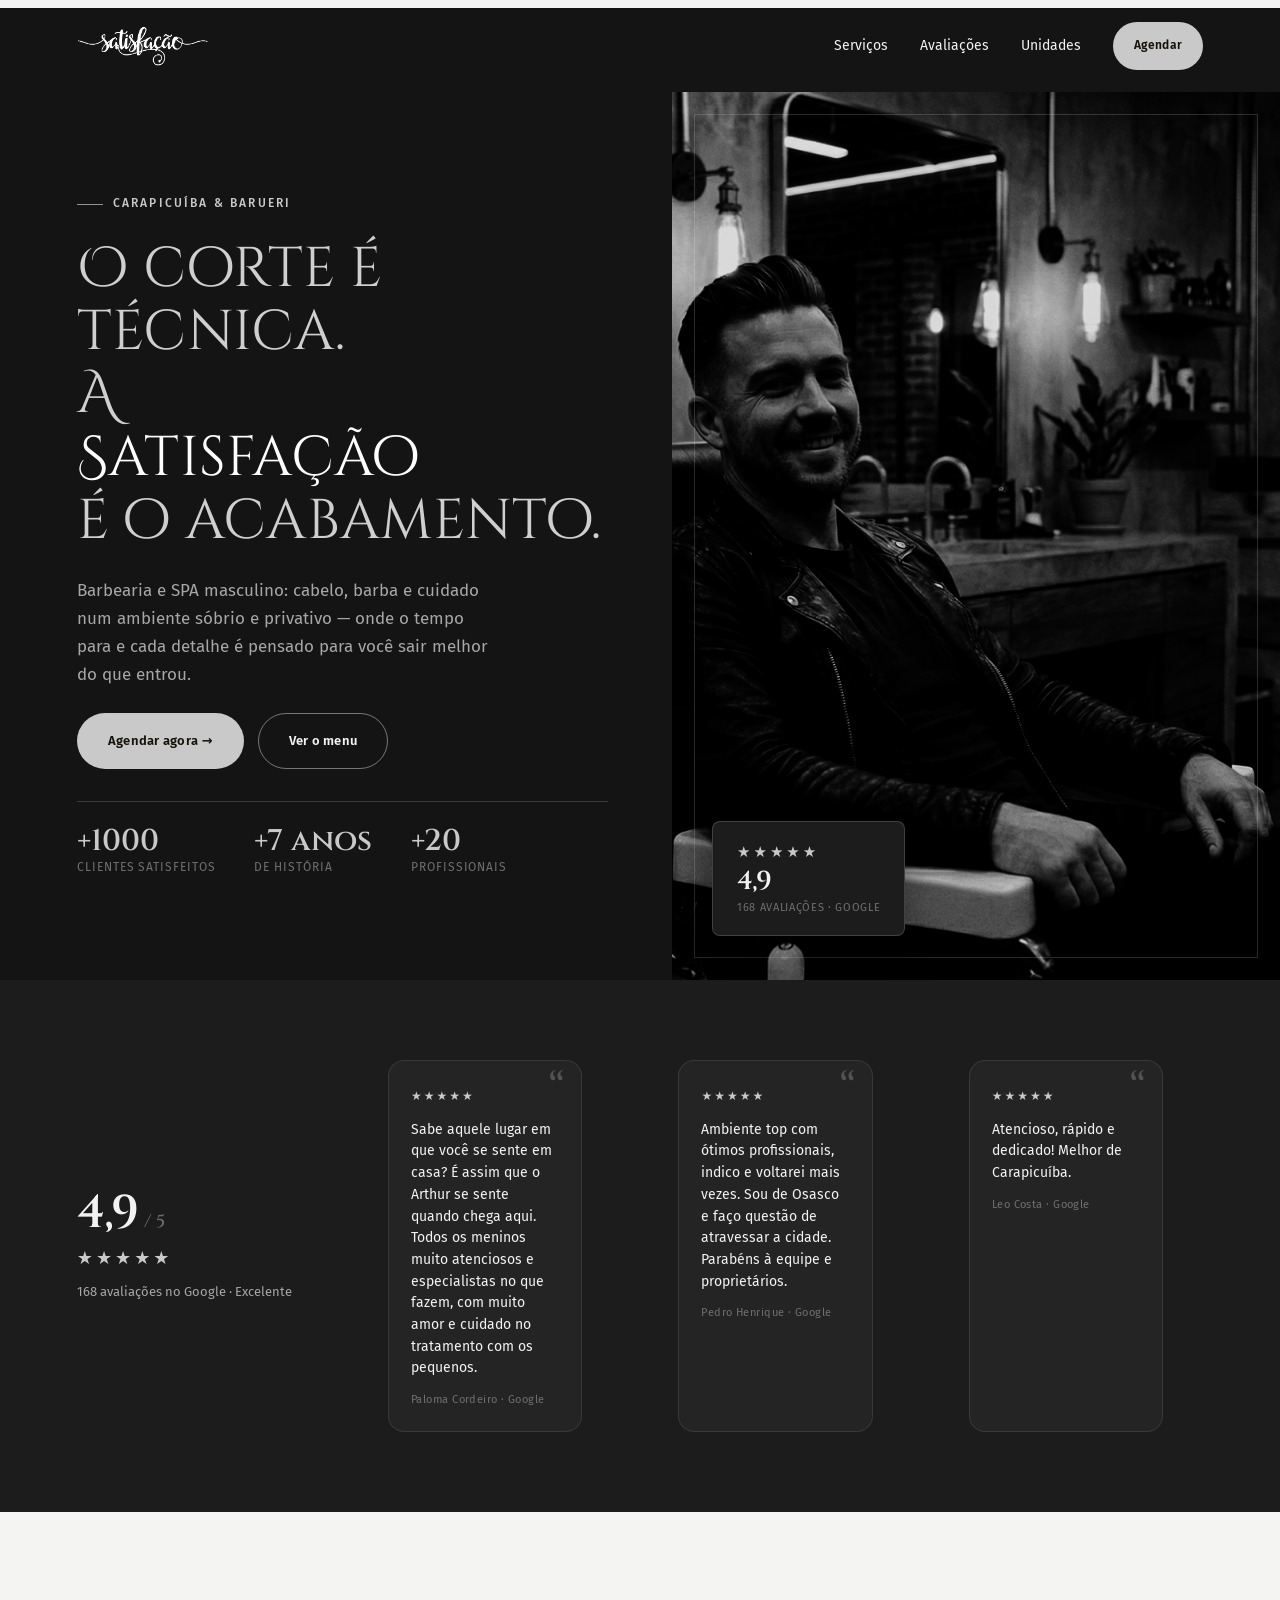
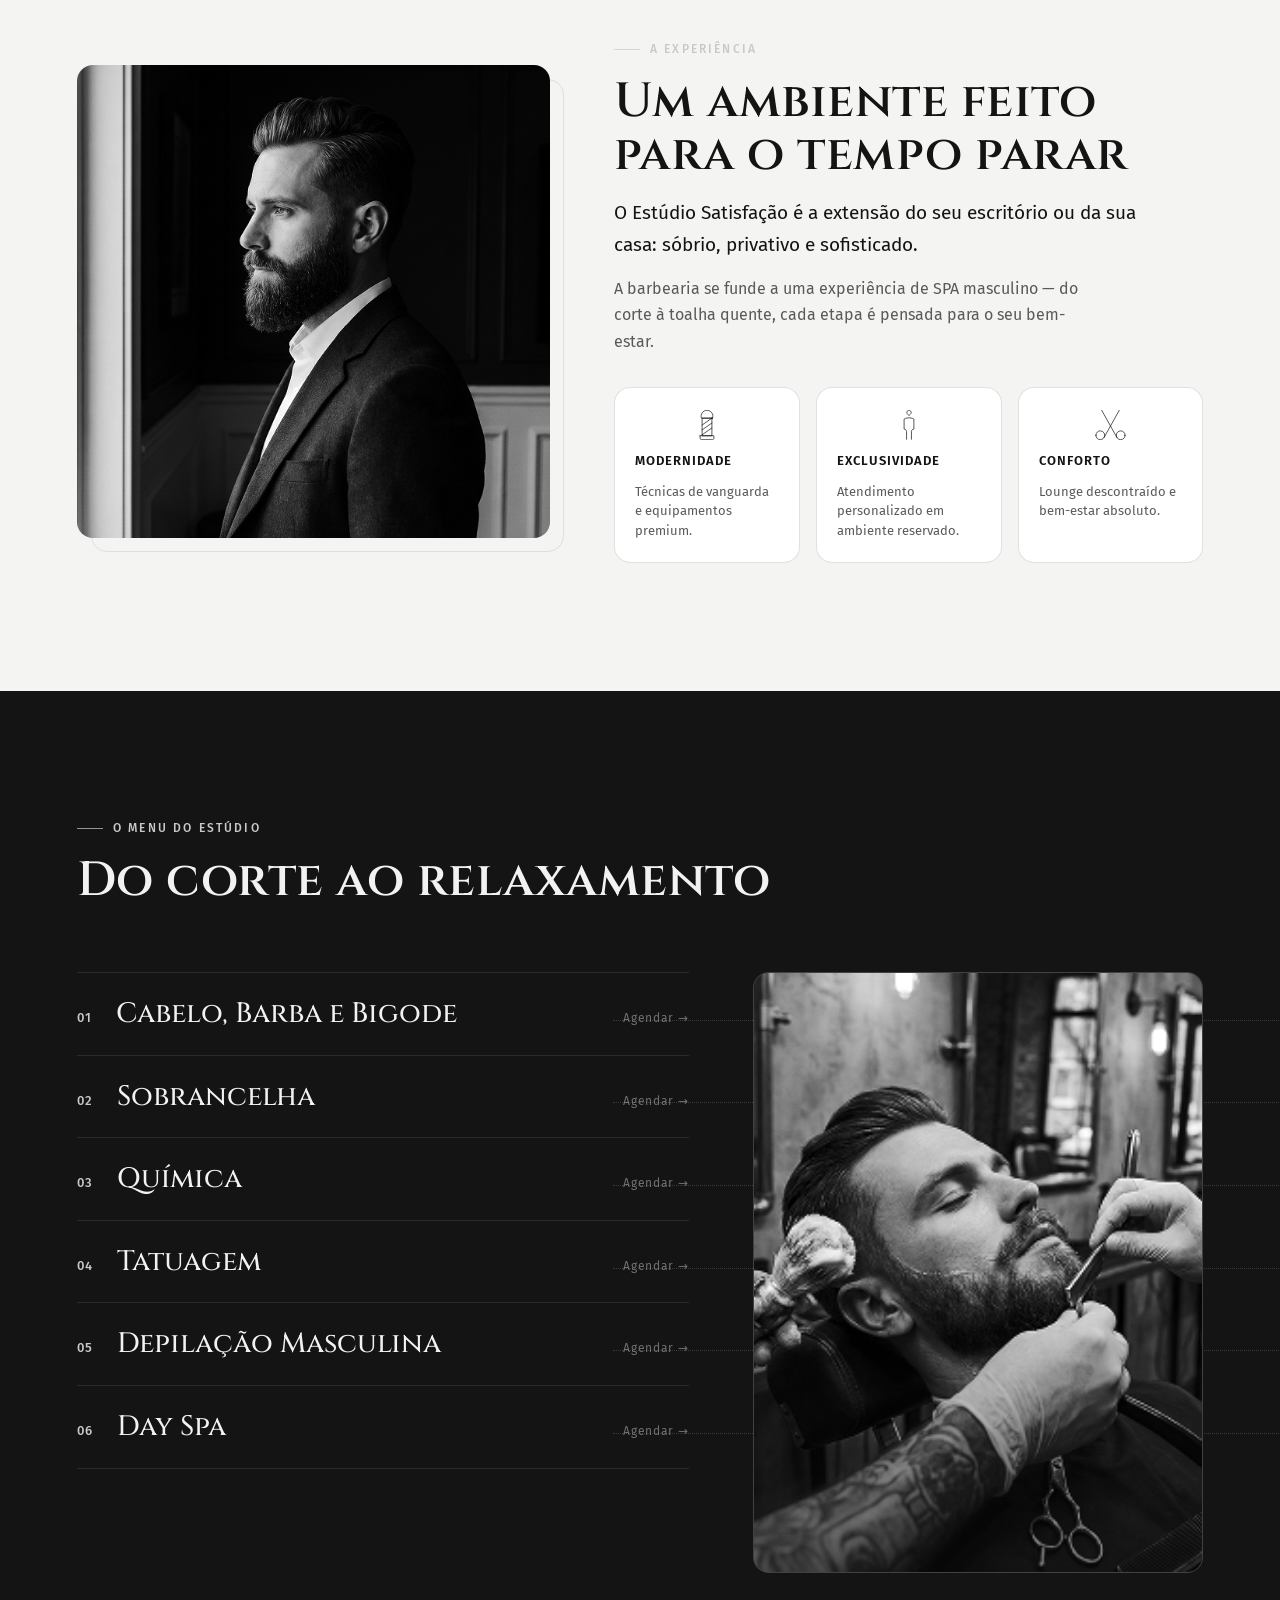
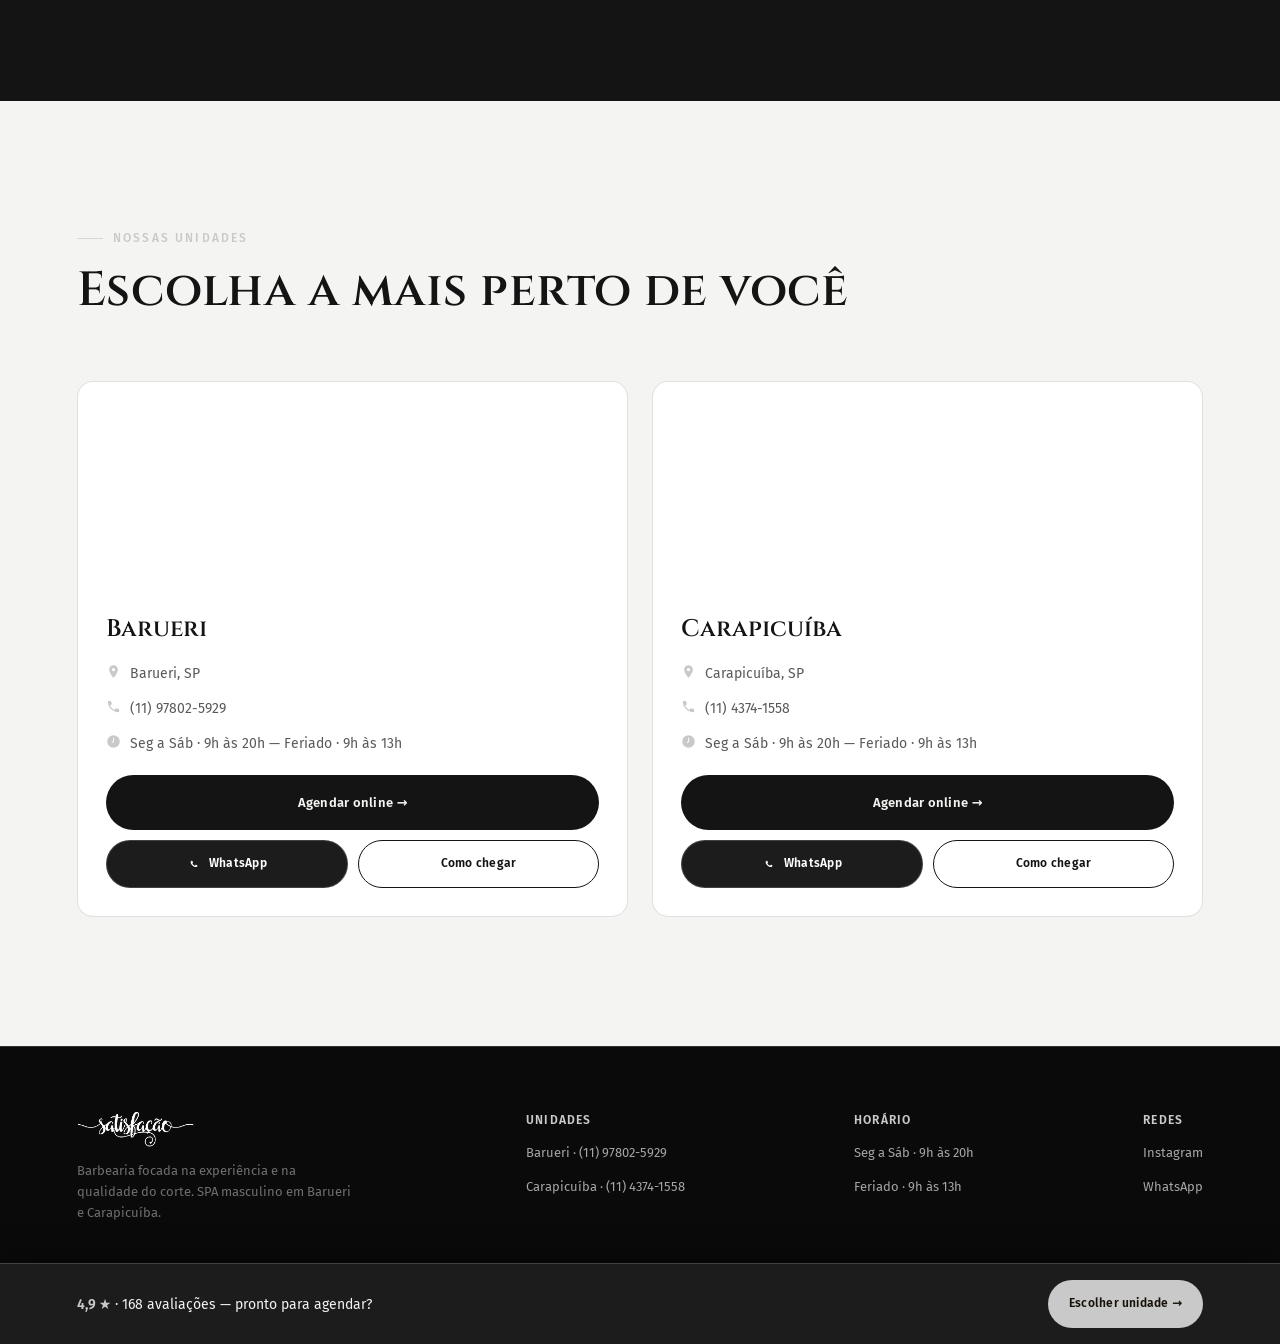
==== commit d20aac17: "Redesenhar site em identidade preto e branco com conteúdo real - Reescreve index.html em HTML semânt" ====
--- a/index.html
+++ b/index.html
@@ -1,311 +1,261 @@
 <!DOCTYPE html>
-<html lang="pt-BR"><head><meta charset="utf-8"><meta name="viewport" content="width=device-width, initial-scale=1"><title>Estúdio Satisfação</title><link rel="stylesheet" href="styles.css">
-<style id="responsive-overrides">
-  html, body, #dc-root, #dc-root > .sc-host { height: auto !important; }
-  html, body { overflow-x: hidden; max-width: 100%; }
-  [data-dc-tpl="4"] { width: 100% !important; max-width: 1440px; }
-
-  @media (max-width: 860px) {
-    /* nav */
-    [data-dc-tpl="7"] { padding: 14px 20px !important; height: auto !important; flex-wrap: wrap; gap: 12px; }
-    [data-dc-tpl="9"] { gap: 16px !important; flex-wrap: wrap; justify-content: flex-end; }
-    [data-dc-tpl="8"] { width: 110px !important; }
-
-    /* hero */
-    [data-dc-tpl="5"] { min-height: auto !important; padding-bottom: 32px; }
-    [data-dc-tpl="14"] { padding: 32px 20px !important; }
-    [data-dc-tpl="18"] { font-size: 34px !important; max-width: 100% !important; }
-    [data-dc-tpl="21"] { flex-wrap: wrap; }
-    [data-dc-tpl="24"] { flex-wrap: wrap; gap: 16px 32px !important; }
-
-    /* avaliações */
-    [data-dc-tpl="28"] { flex-direction: column !important; align-items: flex-start !important; padding: 36px 20px !important; gap: 24px !important; }
-    [data-dc-tpl="34"] { flex-direction: column !important; width: 100%; }
-
-    /* experiência */
-    [data-dc-tpl="40"] { flex-direction: column !important; padding: 48px 20px !important; gap: 28px !important; }
-    [data-dc-tpl="41"] { width: 100% !important; }
-    [data-dc-tpl="42"] { width: 100% !important; }
-    [data-dc-tpl="46"] { flex-direction: column !important; }
-
-    /* serviços */
-    [data-dc-tpl="59"] { padding: 48px 20px !important; }
-    [data-dc-tpl="65"] { width: 100% !important; }
-
-    /* unidades */
-    [data-dc-tpl="70"] { padding: 48px 20px !important; }
-    [data-dc-tpl="74"] { flex-direction: column !important; }
-
-    /* footer */
-    [data-dc-tpl="96"] { padding: 40px 20px 100px !important; gap: 28px !important; }
-    [data-dc-tpl="97"] { max-width: 100% !important; }
-
-    /* barra fixa inferior */
-    [data-dc-tpl="112"] { padding: 12px 16px !important; gap: 10px; }
-    [data-dc-tpl="113"] { font-size: 12px !important; }
-  }
-
-  @media (max-width: 480px) {
-    [data-dc-tpl="18"] { font-size: 28px !important; }
-    [data-dc-tpl="24"] { gap: 10px 24px !important; }
-    [data-dc-tpl="25"], [data-dc-tpl="26"], [data-dc-tpl="27"] { font-size: 12px !important; }
-  }
-</style>
+<html lang="pt-BR">
+<head>
+<meta charset="utf-8">
+<meta name="viewport" content="width=device-width, initial-scale=1">
+<title>Estúdio Satisfação — Barbearia & SPA Masculino</title>
+<meta name="description" content="Barbearia focada na experiência e na qualidade do corte. SPA masculino em Barueri e Carapicuíba. 4,9★ · 168 avaliações no Google.">
+<link rel="stylesheet" href="styles.css">
 </head>
 <body>
-<div id="dc-root"><div class="sc-host" data-sc-name="index"><div data-dc-tpl="4" style="width: 1440px; background: rgb(255, 255, 255); font-family: &quot;Fira Sans&quot;, sans-serif; position: relative;">
-
-  
-  <div data-dc-tpl="5" style="position: relative; min-height: 820px; background: url(&quot;images/foto-hero-barbeiro.jpg&quot;) center center / cover no-repeat rgb(0, 0, 0); display: flex; flex-direction: column;">
-    <div data-dc-tpl="6" style="position: absolute; inset: 0px; background: linear-gradient(rgba(0, 0, 0, 0.58) 0%, rgba(0, 0, 0, 0.12) 35%, rgba(0, 0, 0, 0.42) 100%);"></div>
-
-    
-    <div data-dc-tpl="7" class="site-nav" style="position: relative; display: flex; align-items: center; justify-content: space-between; padding: 0px 60px; height: 100px; border-bottom: 1px solid rgba(255, 255, 255, 0.22); transition: background 0.3s ease, box-shadow 0.3s ease;">
-      <img data-dc-tpl="8" src="images/logo-satisfacao.webp" alt="Estúdio Satisfação — barbearia" style="width: 140px; height: auto; display: block;">
-      <div data-dc-tpl="9" style="display: flex; align-items: center; gap: 34px;">
-        <a data-dc-tpl="10" href="servicos.html" class="nav-link" style="color: rgb(255, 255, 255); font: 400 14px &quot;Fira Sans&quot;, sans-serif;">Serviços</a>
-        <a data-dc-tpl="11" href="#avaliacoes" class="nav-link" style="color: rgb(255, 255, 255); font: 400 14px &quot;Fira Sans&quot;, sans-serif;">Avaliações</a>
-        <a data-dc-tpl="12" href="#unidades" class="nav-link" style="color: rgb(255, 255, 255); font: 400 14px &quot;Fira Sans&quot;, sans-serif;">Unidades</a>
-        <a data-dc-tpl="13" href="#unidades" style="padding: 15px 32px; background: rgb(255, 255, 255); color: rgb(0, 0, 0); border-radius: 48px; font: 600 13px &quot;Fira Sans&quot;, sans-serif;">AGENDAR</a>
-      </div>
-    </div>
-
-    
-    <div data-dc-tpl="14" style="position: relative; flex: 1 1 0%; display: flex; flex-direction: column; justify-content: center; padding: 0px 60px; gap: 26px;">
-      <div data-dc-tpl="15" style="display: inline-flex; align-items: center; gap: 10px; background: rgba(255, 255, 255, 0.1); border: 1px solid rgba(255, 255, 255, 0.28); padding: 8px 16px; border-radius: 30px; width: fit-content;">
-        <span data-dc-tpl="16" style="color: rgb(242, 180, 0); font-size: 14px; letter-spacing: 2px;">★★★★★</span>
-        <span data-dc-tpl="17" style="color: rgb(255, 255, 255); font: 500 13px &quot;Fira Sans&quot;, sans-serif;">4,9 · 168 avaliações no Google</span>
-      </div>
-      <h1 data-dc-tpl="18" style="font-family: &quot;Cinzel Decorative&quot;, serif; font-weight: 400; font-size: 52px; color: rgb(255, 255, 255); text-shadow: rgba(0, 0, 0, 0.71) 0px 0px 5px; max-width: 640px; margin: 0px; line-height: 1.24;">Barbearia focada na <b data-dc-tpl="19">experiência</b> e na <b data-dc-tpl="20">qualidade</b> do corte</h1>
-      <div data-dc-tpl="21" style="display: flex; gap: 14px;">
-        <a data-dc-tpl="22" href="#unidades" class="btn-cta" style="padding: 20px 38px; background: rgb(255, 255, 255); color: rgb(0, 0, 0); border-radius: 48px; font: 600 14px &quot;Fira Sans&quot;, sans-serif;">Agendar agora →</a>
-        <a data-dc-tpl="23" href="servicos.html" class="btn-outline" style="padding: 20px 38px; background: transparent; color: rgb(255, 255, 255); border: 1px solid rgba(255, 255, 255, 0.5); border-radius: 48px; font: 500 14px &quot;Fira Sans&quot;, sans-serif;">Ver serviços</a>
-      </div>
-      <div data-dc-tpl="24" style="display: flex; gap: 44px; border-top: 1px solid rgba(255, 255, 255, 0.28); padding-top: 22px; margin-top: 14px;">
-        <p data-dc-tpl="25" style="margin: 0px; font-family: &quot;Fira Sans&quot;, sans-serif; font-weight: 500; font-size: 14px; color: rgb(255, 255, 255);">+1000 clientes satisfeitos</p>
-        <p data-dc-tpl="26" style="margin: 0px; font-family: &quot;Fira Sans&quot;, sans-serif; font-weight: 500; font-size: 14px; color: rgb(255, 255, 255);">+7 anos de história</p>
-        <p data-dc-tpl="27" style="margin: 0px; font-family: &quot;Fira Sans&quot;, sans-serif; font-weight: 500; font-size: 14px; color: rgb(255, 255, 255);">+20 profissionais</p>
-      </div>
-    </div>
-  </div>
-
-  
-  <div data-dc-tpl="28" id="avaliacoes" style="background: rgb(13, 13, 13); padding: 52px 60px; display: flex; align-items: center; gap: 52px;">
-    <div data-dc-tpl="29" style="display: flex; flex-direction: column; gap: 8px; min-width: 210px;">
-      <span data-dc-tpl="30" style="font-family: &quot;Fira Sans&quot;, sans-serif; font-weight: 600; font-size: 36px; color: rgb(255, 255, 255); line-height: 1;">4,9<span data-dc-tpl="31" style="font-size: 17px; color: rgb(138, 138, 138);"> / 5</span></span>
-      <span data-dc-tpl="32" style="color: rgb(242, 180, 0); font-size: 18px; letter-spacing: 2px;">★★★★★</span>
-      <span data-dc-tpl="33" style="font-family: &quot;Fira Sans&quot;, sans-serif; font-size: 13px; color: rgb(182, 182, 182);">168 avaliações no Google · EXCELENTE</span>
-    </div>
-    <div data-dc-tpl="34" style="display: flex; gap: 16px; flex: 1 1 0%;">
-      
-        <div data-dc-tpl="36" class="reveal" style="flex: 1 1 0%; background: rgba(255, 255, 255, 0.05); border: 1px solid rgba(255, 255, 255, 0.12); border-radius: 12px; padding: 20px; display: flex; flex-direction: column; gap: 10px;">
-          <span data-dc-tpl="37" style="color: rgb(242, 180, 0); font-size: 13px; letter-spacing: 2px;">★★★★★</span>
-          <p data-dc-tpl="38" style="margin: 0px; font-family: &quot;Fira Sans&quot;, sans-serif; font-size: 13px; line-height: 20px; color: rgb(224, 224, 224);"><span class="sc-interp">Atendimento atencioso mesmo com crianças pequenas — equipe paciente e cuidadosa do início ao fim.</span></p>
-          <span data-dc-tpl="39" style="font-family: &quot;Fira Sans&quot;, sans-serif; font-size: 11px; color: rgb(138, 138, 138);"><span class="sc-interp">Cliente Google</span></span>
-        </div>
-      
-        <div data-dc-tpl="36" class="reveal" style="flex: 1 1 0%; background: rgba(255, 255, 255, 0.05); border: 1px solid rgba(255, 255, 255, 0.12); border-radius: 12px; padding: 20px; display: flex; flex-direction: column; gap: 10px;">
-          <span data-dc-tpl="37" style="color: rgb(242, 180, 0); font-size: 13px; letter-spacing: 2px;">★★★★★</span>
-          <p data-dc-tpl="38" style="margin: 0px; font-family: &quot;Fira Sans&quot;, sans-serif; font-size: 13px; line-height: 20px; color: rgb(224, 224, 224);"><span class="sc-interp">Ambiente sofisticado e resultado impecável. Virou meu lugar fixo para cuidar da barba.</span></p>
-          <span data-dc-tpl="39" style="font-family: &quot;Fira Sans&quot;, sans-serif; font-size: 11px; color: rgb(138, 138, 138);"><span class="sc-interp">Cliente Google</span></span>
-        </div>
-      
-        <div data-dc-tpl="36" class="reveal" style="flex: 1 1 0%; background: rgba(255, 255, 255, 0.05); border: 1px solid rgba(255, 255, 255, 0.12); border-radius: 12px; padding: 20px; display: flex; flex-direction: column; gap: 10px;">
-          <span data-dc-tpl="37" style="color: rgb(242, 180, 0); font-size: 13px; letter-spacing: 2px;">★★★★★</span>
-          <p data-dc-tpl="38" style="margin: 0px; font-family: &quot;Fira Sans&quot;, sans-serif; font-size: 13px; line-height: 20px; color: rgb(224, 224, 224);"><span class="sc-interp">Profissionais atenciosos, pontualidade e um corte sempre no capricho.</span></p>
-          <span data-dc-tpl="39" style="font-family: &quot;Fira Sans&quot;, sans-serif; font-size: 11px; color: rgb(138, 138, 138);"><span class="sc-interp">Cliente Google</span></span>
-        </div>
-      
-    </div>
-  </div>
-
-  
-  <div data-dc-tpl="40" style="display: flex; gap: 56px; padding: 100px 120px; background: rgb(255, 255, 255); align-items: center;">
-    <img data-dc-tpl="41" src="images/foto-retrato-terno.jpg" alt="Interior do Estúdio Satisfação" class="reveal" style="width: 42%; display: block;">
-    <div data-dc-tpl="42" class="reveal" style="width: 58%; display: flex; flex-direction: column; gap: 16px;">
-      <h2 data-dc-tpl="43" style="margin: 0px; font-family: &quot;Cinzel Decorative&quot;, serif; font-weight: 500; font-size: 42px; color: rgb(29, 29, 29);">experiência</h2>
-      <p data-dc-tpl="44" style="margin: 0px 0px 8px; font-family: &quot;Fira Sans&quot;, sans-serif; font-weight: 300; font-size: 20px; text-transform: uppercase; color: rgb(99, 99, 99);">ambiente pensado para o seu relaxamento</p>
-      <p data-dc-tpl="45" style="margin: 0px; max-width: 560px; font-family: &quot;Fira Sans&quot;, sans-serif; font-size: 16px; line-height: 26px; color: rgb(99, 99, 99);">O Estúdio Satisfação foi projetado para ser a extensão do seu escritório ou da sua casa. Um ambiente sóbrio, privativo e sofisticado, onde o tempo para — o serviço de barbearia se funde a uma experiência de SPA masculino.</p>
-      <div data-dc-tpl="46" style="display: flex; gap: 24px; margin-top: 16px;">
-        <div data-dc-tpl="47" style="flex: 1 1 0%; display: flex; flex-direction: column; gap: 10px; padding: 22px; border: 1px solid rgb(236, 236, 236); border-radius: 16px; background: rgb(252, 251, 249);">
-          <img data-dc-tpl="48" src="images/icone-modernidade.svg" alt="" style="height: 32px; width: auto;">
-          <h3 data-dc-tpl="49" style="margin: 8px 0px 0px; font-family: &quot;Fira Sans&quot;, sans-serif; font-weight: 500; font-size: 16px; color: rgb(0, 0, 0);">MODERNIDADE</h3>
-          <p data-dc-tpl="50" style="margin: 0px; font-family: &quot;Fira Sans&quot;, sans-serif; font-weight: 300; font-size: 13px; color: rgb(99, 99, 99); line-height: 18px;">Técnicas de vanguarda e equipamentos premium</p>
-        </div>
-        <div data-dc-tpl="51" style="flex: 1 1 0%; display: flex; flex-direction: column; gap: 10px; padding: 22px; border: 1px solid rgb(236, 236, 236); border-radius: 16px; background: rgb(252, 251, 249);">
-          <img data-dc-tpl="52" src="images/icone-exclusividade.svg" alt="" style="height: 32px; width: auto;">
-          <h3 data-dc-tpl="53" style="margin: 8px 0px 0px; font-family: &quot;Fira Sans&quot;, sans-serif; font-weight: 500; font-size: 16px; color: rgb(0, 0, 0);">EXCLUSIVIDADE</h3>
-          <p data-dc-tpl="54" style="margin: 0px; font-family: &quot;Fira Sans&quot;, sans-serif; font-weight: 300; font-size: 13px; color: rgb(99, 99, 99); line-height: 18px;">Atendimento personalizado em ambiente reservado</p>
-        </div>
-        <div data-dc-tpl="55" style="flex: 1 1 0%; display: flex; flex-direction: column; gap: 10px; padding: 22px; border: 1px solid rgb(236, 236, 236); border-radius: 16px; background: rgb(252, 251, 249);">
-          <img data-dc-tpl="56" src="images/icone-conforto.svg" alt="" style="height: 32px; width: auto;">
-          <h3 data-dc-tpl="57" style="margin: 8px 0px 0px; font-family: &quot;Fira Sans&quot;, sans-serif; font-weight: 500; font-size: 16px; color: rgb(0, 0, 0);">CONFORTO</h3>
-          <p data-dc-tpl="58" style="margin: 0px; font-family: &quot;Fira Sans&quot;, sans-serif; font-weight: 300; font-size: 13px; color: rgb(99, 99, 99); line-height: 18px;">Lounge descontraído e bem-estar absoluto</p>
-        </div>
-      </div>
-    </div>
-  </div>
-
-  
-  <div data-dc-tpl="59" id="servicos" style="background: url(&quot;images/foto-interior-barbearia.webp&quot;) left top / cover no-repeat rgb(0, 0, 0); padding: 90px 120px;">
-    <div data-dc-tpl="60" class="reveal" style="display: flex; flex-direction: column; gap: 8px; margin-bottom: 40px;">
-      <h2 data-dc-tpl="61" style="margin: 0px; font-family: &quot;Cinzel Decorative&quot;, serif; font-weight: 500; font-size: 42px; color: rgb(255, 255, 255);">nossos serviços</h2>
-      <p data-dc-tpl="62" style="margin: 0px; font-family: &quot;Fira Sans&quot;, sans-serif; font-weight: 300; font-size: 18px; text-transform: uppercase; color: rgb(213, 213, 213);">O que podemos fazer por você</p>
-    </div>
-    <div data-dc-tpl="63" style="display: flex; flex-wrap: wrap; gap: 16px;">
-      
-        <div data-dc-tpl="65" class="svc-card reveal" style="width: calc(33.33% - 11px); min-height: 150px; background: url(&quot;images/servico-cabelo-barba-bigode.jpg&quot;) center center / cover no-repeat rgb(51, 51, 51); position: relative; border-radius: 12px; overflow: hidden; display: flex; flex-direction: column; justify-content: flex-end; padding: 20px;">
-          <div data-dc-tpl="66" style="position: absolute; inset: 0px; background: linear-gradient(rgba(0, 0, 0, 0.05), rgba(0, 0, 0, 0.66));"></div>
-          <div data-dc-tpl="67" style="position: relative; display: flex; flex-direction: column; gap: 4px;">
-            <h3 data-dc-tpl="68" style="margin: 0px; font-family: &quot;Fira Sans&quot;, sans-serif; font-weight: 400; font-size: 18px; text-transform: capitalize; color: rgb(255, 255, 255);"><span class="sc-interp">cabelo, barba e bigode</span></h3>
-            <a data-dc-tpl="69" href="#unidades" style="font-family: &quot;Fira Sans&quot;, sans-serif; font-weight: 500; font-size: 12px; color: #C7A662;">Agendar →</a>
-          </div>
-        </div>
-      
-        <div data-dc-tpl="65" class="svc-card reveal" style="width: calc(33.33% - 11px); min-height: 150px; background: url(&quot;images/servico-sobrancelha.jpg&quot;) center center / cover no-repeat rgb(51, 51, 51); position: relative; border-radius: 12px; overflow: hidden; display: flex; flex-direction: column; justify-content: flex-end; padding: 20px;">
-          <div data-dc-tpl="66" style="position: absolute; inset: 0px; background: linear-gradient(rgba(0, 0, 0, 0.05), rgba(0, 0, 0, 0.66));"></div>
-          <div data-dc-tpl="67" style="position: relative; display: flex; flex-direction: column; gap: 4px;">
-            <h3 data-dc-tpl="68" style="margin: 0px; font-family: &quot;Fira Sans&quot;, sans-serif; font-weight: 400; font-size: 18px; text-transform: capitalize; color: rgb(255, 255, 255);"><span class="sc-interp">sobrancelha</span></h3>
-            <a data-dc-tpl="69" href="#unidades" style="font-family: &quot;Fira Sans&quot;, sans-serif; font-weight: 500; font-size: 12px; color: #C7A662;">Agendar →</a>
-          </div>
-        </div>
-      
-        <div data-dc-tpl="65" class="svc-card reveal" style="width: calc(33.33% - 11px); min-height: 150px; background: url(&quot;images/servico-quimica.jpg&quot;) center center / cover no-repeat rgb(51, 51, 51); position: relative; border-radius: 12px; overflow: hidden; display: flex; flex-direction: column; justify-content: flex-end; padding: 20px;">
-          <div data-dc-tpl="66" style="position: absolute; inset: 0px; background: linear-gradient(rgba(0, 0, 0, 0.05), rgba(0, 0, 0, 0.66));"></div>
-          <div data-dc-tpl="67" style="position: relative; display: flex; flex-direction: column; gap: 4px;">
-            <h3 data-dc-tpl="68" style="margin: 0px; font-family: &quot;Fira Sans&quot;, sans-serif; font-weight: 400; font-size: 18px; text-transform: capitalize; color: rgb(255, 255, 255);"><span class="sc-interp">química</span></h3>
-            <a data-dc-tpl="69" href="#unidades" style="font-family: &quot;Fira Sans&quot;, sans-serif; font-weight: 500; font-size: 12px; color: #C7A662;">Agendar →</a>
-          </div>
-        </div>
-      
-        <div data-dc-tpl="65" class="svc-card reveal" style="width: calc(33.33% - 11px); min-height: 150px; background: url(&quot;images/servico-tatuagem.jpg&quot;) center center / cover no-repeat rgb(51, 51, 51); position: relative; border-radius: 12px; overflow: hidden; display: flex; flex-direction: column; justify-content: flex-end; padding: 20px;">
-          <div data-dc-tpl="66" style="position: absolute; inset: 0px; background: linear-gradient(rgba(0, 0, 0, 0.05), rgba(0, 0, 0, 0.66));"></div>
-          <div data-dc-tpl="67" style="position: relative; display: flex; flex-direction: column; gap: 4px;">
-            <h3 data-dc-tpl="68" style="margin: 0px; font-family: &quot;Fira Sans&quot;, sans-serif; font-weight: 400; font-size: 18px; text-transform: capitalize; color: rgb(255, 255, 255);"><span class="sc-interp">tatuagem</span></h3>
-            <a data-dc-tpl="69" href="#unidades" style="font-family: &quot;Fira Sans&quot;, sans-serif; font-weight: 500; font-size: 12px; color: #C7A662;">Agendar →</a>
-          </div>
-        </div>
-      
-        <div data-dc-tpl="65" class="svc-card reveal" style="width: calc(33.33% - 11px); min-height: 150px; background: url(&quot;images/servico-depilacao-masculina.jpg&quot;) center center / cover no-repeat rgb(51, 51, 51); position: relative; border-radius: 12px; overflow: hidden; display: flex; flex-direction: column; justify-content: flex-end; padding: 20px;">
-          <div data-dc-tpl="66" style="position: absolute; inset: 0px; background: linear-gradient(rgba(0, 0, 0, 0.05), rgba(0, 0, 0, 0.66));"></div>
-          <div data-dc-tpl="67" style="position: relative; display: flex; flex-direction: column; gap: 4px;">
-            <h3 data-dc-tpl="68" style="margin: 0px; font-family: &quot;Fira Sans&quot;, sans-serif; font-weight: 400; font-size: 18px; text-transform: capitalize; color: rgb(255, 255, 255);"><span class="sc-interp">depilação masculina</span></h3>
-            <a data-dc-tpl="69" href="#unidades" style="font-family: &quot;Fira Sans&quot;, sans-serif; font-weight: 500; font-size: 12px; color: #C7A662;">Agendar →</a>
-          </div>
-        </div>
-      
-        <div data-dc-tpl="65" class="svc-card reveal" style="width: calc(33.33% - 11px); min-height: 150px; background: url(&quot;images/servico-day-spa.jpg&quot;) center center / cover no-repeat rgb(51, 51, 51); position: relative; border-radius: 12px; overflow: hidden; display: flex; flex-direction: column; justify-content: flex-end; padding: 20px;">
-          <div data-dc-tpl="66" style="position: absolute; inset: 0px; background: linear-gradient(rgba(0, 0, 0, 0.05), rgba(0, 0, 0, 0.66));"></div>
-          <div data-dc-tpl="67" style="position: relative; display: flex; flex-direction: column; gap: 4px;">
-            <h3 data-dc-tpl="68" style="margin: 0px; font-family: &quot;Fira Sans&quot;, sans-serif; font-weight: 400; font-size: 18px; text-transform: capitalize; color: rgb(255, 255, 255);"><span class="sc-interp">day spa</span></h3>
-            <a data-dc-tpl="69" href="#unidades" style="font-family: &quot;Fira Sans&quot;, sans-serif; font-weight: 500; font-size: 12px; color: #C7A662;">Agendar →</a>
-          </div>
-        </div>
-      
-    </div>
-  </div>
-
-  
-  <div data-dc-tpl="70" id="unidades" style="padding: 90px 120px; background: rgb(255, 255, 255);">
-    <div data-dc-tpl="71" class="reveal" style="display: flex; flex-direction: column; gap: 8px; margin-bottom: 40px;">
-      <h2 data-dc-tpl="72" style="margin: 0px; font-family: &quot;Cinzel Decorative&quot;, serif; font-weight: 500; font-size: 42px; color: rgb(29, 29, 29);">nossas unidades</h2>
-      <p data-dc-tpl="73" style="margin: 0px; font-family: &quot;Fira Sans&quot;, sans-serif; font-weight: 300; font-size: 18px; text-transform: uppercase; color: rgb(99, 99, 99);">Escolha a mais perto de você</p>
-    </div>
-    <div data-dc-tpl="74" style="display: flex; gap: 24px;">
-      
-        <div data-dc-tpl="76" class="unit-card reveal" style="flex: 1 1 0%; border: 1px solid rgb(236, 236, 236); border-radius: 16px; overflow: hidden; display: flex; flex-direction: column;">
-          <div data-dc-tpl="77" style="height: 150px; background: rgb(231, 228, 222); display: flex; align-items: center; justify-content: center; font-family: &quot;Fira Sans&quot;, sans-serif; font-size: 12px; color: rgb(154, 154, 154); letter-spacing: 0.12em;">MAPA — <span class="sc-interp">barueri</span></div>
-          <div data-dc-tpl="78" style="padding: 28px; display: flex; flex-direction: column; gap: 12px;">
-            <h3 data-dc-tpl="79" style="margin: 0px; font-family: &quot;Cinzel Decorative&quot;, serif; font-weight: 500; font-size: 24px; color: rgb(29, 29, 29); text-transform: capitalize;"><span class="sc-interp">barueri</span></h3>
-            <div data-dc-tpl="80" style="display: flex; align-items: center; gap: 8px; font-family: &quot;Fira Sans&quot;, sans-serif; font-size: 14px; color: rgb(99, 99, 99);">
-              <svg data-dc-tpl="81" viewBox="0 0 24 24" width="15" height="15" fill="#C7A662"><path data-dc-tpl="82" d="M12 2a7 7 0 0 0-7 7c0 5 7 13 7 13s7-8 7-13a7 7 0 0 0-7-7zm0 9.5A2.5 2.5 0 1 1 12 6.5a2.5 2.5 0 0 1 0 5z"></path></svg>
-              <span class="sc-interp">Barueri, SP</span>
-            </div>
-            <div data-dc-tpl="83" style="display: flex; align-items: center; gap: 8px; font-family: &quot;Fira Sans&quot;, sans-serif; font-size: 14px; color: rgb(99, 99, 99);">
-              <svg data-dc-tpl="84" viewBox="0 0 24 24" width="15" height="15" fill="#C7A662"><path data-dc-tpl="85" d="M6.6 10.8a15.9 15.9 0 0 0 6.6 6.6l2.2-2.2c.3-.3.7-.4 1-.2 1.1.4 2.3.6 3.6.6.6 0 1 .4 1 1V20c0 .6-.4 1-1 1A17 17 0 0 1 3 4c0-.6.4-1 1-1h3.5c.6 0 1 .4 1 1 0 1.3.2 2.5.6 3.6.1.3 0 .7-.2 1l-2.3 2.2z"></path></svg>
-              <span class="sc-interp">(11) 97802-5929</span>
-            </div>
-            <div data-dc-tpl="86" style="display: flex; align-items: flex-start; gap: 8px; font-family: &quot;Fira Sans&quot;, sans-serif; font-size: 13px; color: rgb(138, 138, 138);">
-              <svg data-dc-tpl="87" viewBox="0 0 24 24" width="15" height="15" fill="#C7A662" style="flex: 0 0 auto; margin-top: 1px;"><path data-dc-tpl="88" d="M12 2a10 10 0 1 0 0 20 10 10 0 0 0 0-20zm1 10.4-3.3 1.9-.8-1.3 2.6-1.5V6h1.5v6.4z"></path></svg>
-              <span class="sc-interp">Seg a Sáb · 9h às 20h — Feriado · 9h às 13h</span>
-            </div>
-            <div data-dc-tpl="89" style="display: flex; flex-direction: column; gap: 10px; margin-top: 8px;">
-              <a data-dc-tpl="90" class="btn-cta" href="https://www.trinks.com/estudio-satisfacao-barueri-/framebusca" target="_blank" rel="noopener" style="display: flex; align-items: center; justify-content: center; gap: 7px; padding: 15px 22px; background: rgb(29, 29, 29); color: rgb(255, 255, 255); border-radius: 40px; font: 600 13px &quot;Fira Sans&quot;, sans-serif;">Agendar online →</a>
-              <div data-dc-tpl="91" style="display: flex; gap: 10px;">
-                <a data-dc-tpl="92" class="btn-whatsapp" href="https://wa.me/5511978025929?text=Ol%C3%A1!%20Gostaria%20de%20agendar%20um%20hor%C3%A1rio%20na%20unidade%20Barueri." target="_blank" rel="noopener" style="flex: 1 1 0%; display: flex; align-items: center; justify-content: center; gap: 7px; padding: 13px 18px; background: rgb(62, 207, 110); color: rgb(11, 61, 31); border-radius: 40px; font: 600 12px &quot;Fira Sans&quot;, sans-serif;">
-                  <svg data-dc-tpl="93" viewBox="0 0 24 24" width="14" height="14" fill="currentColor"><path data-dc-tpl="94" d="M17.5 14.4c-.3-.15-1.7-.84-2-.93-.26-.1-.46-.15-.65.14-.2.3-.75.94-.92 1.13-.17.2-.34.22-.63.07-.3-.15-1.25-.46-2.38-1.47-.88-.78-1.47-1.75-1.64-2.05-.17-.3-.02-.45.13-.6.13-.13.3-.34.44-.5.15-.18.2-.3.3-.5.1-.2.05-.37-.02-.52-.08-.15-.65-1.56-.9-2.14-.23-.56-.47-.48-.65-.49h-.55c-.2 0-.5.07-.77.36-.26.3-1 .98-1 2.4 0 1.4 1.03 2.76 1.17 2.95.15.2 2.02 3.08 4.9 4.32.68.3 1.22.47 1.63.6.69.22 1.31.19 1.8.11.55-.08 1.7-.69 1.93-1.36.24-.67.24-1.24.17-1.36-.07-.12-.26-.19-.55-.34z"></path></svg>
-                  WhatsApp
-                </a>
-                <a data-dc-tpl="95" class="btn-outline" href="https://www.google.com/maps/search/Est%C3%BAdio+Satisfa%C3%A7%C3%A3o+Barueri" target="_blank" rel="noopener" style="flex: 1 1 0%; text-align: center; padding: 13px 18px; background: rgb(255, 255, 255); color: rgb(29, 29, 29); border: 1px solid rgb(29, 29, 29); border-radius: 40px; font: 500 12px &quot;Fira Sans&quot;, sans-serif;">Como chegar</a>
-              </div>
+<div class="page">
+
+  <!-- Nav -->
+  <nav class="site-nav" aria-label="Principal">
+    <a href="index.html" aria-label="Estúdio Satisfação — início">
+      <img class="nav-logo" src="images/logo-satisfacao.webp" alt="Estúdio Satisfação">
+    </a>
+    <div class="nav-links">
+      <a class="nav-link" href="servicos.html">Serviços</a>
+      <a class="nav-link" href="#avaliacoes">Avaliações</a>
+      <a class="nav-link" href="#unidades">Unidades</a>
+      <a class="btn btn-gold btn-sm" href="#unidades">Agendar</a>
+    </div>
+  </nav>
+
+  <!-- Hero -->
+  <header class="hero">
+    <div class="hero-copy">
+      <span class="eyebrow">Carapicuíba &amp; Barueri</span>
+      <h1>O corte é técnica.<br>A <span class="accent">Satisfação</span> é o acabamento.</h1>
+      <p class="hero-lead">Barbearia e SPA masculino: cabelo, barba e cuidado num ambiente sóbrio e privativo — onde o tempo para e cada detalhe é pensado para você sair melhor do que entrou.</p>
+      <div class="hero-cta">
+        <a class="btn btn-gold" href="#unidades">Agendar agora →</a>
+        <a class="btn btn-ghost-dk" href="servicos.html">Ver o menu</a>
+      </div>
+      <div class="hero-stats">
+        <div class="hero-stat"><b>+1000</b><span>clientes satisfeitos</span></div>
+        <div class="hero-stat"><b>+7 anos</b><span>de história</span></div>
+        <div class="hero-stat"><b>+20</b><span>profissionais</span></div>
+      </div>
+    </div>
+    <div class="hero-media">
+      <img src="images/estudio-hero.png" alt="Cliente na cadeira do Estúdio Satisfação" style="object-position: 30% 30%;">
+      <div class="hero-seal">
+        <span class="stars">★★★★★</span>
+        <span class="score">4,9</span>
+        <span class="lbl">168 avaliações · Google</span>
+      </div>
+    </div>
+  </header>
+
+  <!-- Avaliações -->
+  <section class="reviews" id="avaliacoes" aria-label="Avaliações de clientes">
+    <div class="reviews-score">
+      <span class="big">4,9<small> / 5</small></span>
+      <span class="stars">★★★★★</span>
+      <span class="meta">168 avaliações no Google · Excelente</span>
+    </div>
+    <div class="reviews-grid reveal-stagger reveal">
+      <figure class="review-card">
+        <span class="stars">★★★★★</span>
+        <p>Sabe aquele lugar em que você se sente em casa? É assim que o Arthur se sente quando chega aqui. Todos os meninos muito atenciosos e especialistas no que fazem, com muito amor e cuidado no tratamento com os pequenos.</p>
+        <cite>Paloma Cordeiro · Google</cite>
+      </figure>
+      <figure class="review-card">
+        <span class="stars">★★★★★</span>
+        <p>Ambiente top com ótimos profissionais, indico e voltarei mais vezes. Sou de Osasco e faço questão de atravessar a cidade. Parabéns à equipe e proprietários.</p>
+        <cite>Pedro Henrique · Google</cite>
+      </figure>
+      <figure class="review-card">
+        <span class="stars">★★★★★</span>
+        <p>Atencioso, rápido e dedicado! Melhor de Carapicuíba.</p>
+        <cite>Leo Costa · Google</cite>
+      </figure>
+    </div>
+  </section>
+
+  <!-- Experiência -->
+  <section class="experience on-light" aria-label="A experiência">
+    <div class="experience-photo reveal">
+      <img src="images/estudio-retrato.webp" alt="Cliente do Estúdio Satisfação">
+    </div>
+    <div class="experience-copy reveal">
+      <span class="eyebrow">A experiência</span>
+      <h2 class="section-title">Um ambiente feito para o tempo parar</h2>
+      <p class="lead">O Estúdio Satisfação é a extensão do seu escritório ou da sua casa: sóbrio, privativo e sofisticado.</p>
+      <p class="body">A barbearia se funde a uma experiência de SPA masculino — do corte à toalha quente, cada etapa é pensada para o seu bem-estar.</p>
+      <div class="pillars">
+        <div class="pillar">
+          <img src="images/icone-modernidade.svg" alt="">
+          <h3>Modernidade</h3>
+          <p>Técnicas de vanguarda e equipamentos premium.</p>
+        </div>
+        <div class="pillar">
+          <img src="images/icone-exclusividade.svg" alt="">
+          <h3>Exclusividade</h3>
+          <p>Atendimento personalizado em ambiente reservado.</p>
+        </div>
+        <div class="pillar">
+          <img src="images/icone-conforto.svg" alt="">
+          <h3>Conforto</h3>
+          <p>Lounge descontraído e bem-estar absoluto.</p>
+        </div>
+      </div>
+    </div>
+  </section>
+
+  <!-- O Menu do Estúdio (assinatura) -->
+  <section class="menu-section on-dark" id="servicos" aria-label="Nossos serviços">
+    <div class="section-head reveal">
+      <span class="eyebrow">O menu do estúdio</span>
+      <h2 class="section-title">Do corte ao relaxamento</h2>
+    </div>
+    <div class="menu">
+      <div class="menu-list" id="menuList">
+        <a class="menu-row" href="servicos.html#cabelo-barba-bigode" data-photo="images/estudio-barba.webp">
+          <span class="num">01</span>
+          <span class="name">Cabelo, Barba e Bigode</span>
+          <span class="go">Agendar →</span>
+        </a>
+        <a class="menu-row" href="servicos.html#sobrancelha" data-photo="images/servico-sobrancelha.jpg">
+          <span class="num">02</span>
+          <span class="name">Sobrancelha</span>
+          <span class="go">Agendar →</span>
+        </a>
+        <a class="menu-row" href="servicos.html#quimica" data-photo="images/servico-quimica.jpg">
+          <span class="num">03</span>
+          <span class="name">Química</span>
+          <span class="go">Agendar →</span>
+        </a>
+        <a class="menu-row" href="servicos.html#tatuagem" data-photo="images/servico-tatuagem.jpg">
+          <span class="num">04</span>
+          <span class="name">Tatuagem</span>
+          <span class="go">Agendar →</span>
+        </a>
+        <a class="menu-row" href="servicos.html#depilacao-masculina" data-photo="images/servico-depilacao-masculina.jpg">
+          <span class="num">05</span>
+          <span class="name">Depilação Masculina</span>
+          <span class="go">Agendar →</span>
+        </a>
+        <a class="menu-row" href="servicos.html#day-spa" data-photo="images/servico-day-spa.jpg">
+          <span class="num">06</span>
+          <span class="name">Day Spa</span>
+          <span class="go">Agendar →</span>
+        </a>
+      </div>
+      <div class="menu-viewer" id="menuViewer" aria-hidden="true">
+        <img src="images/estudio-barba.webp" alt="" class="is-active" data-key="images/estudio-barba.webp">
+        <img src="images/servico-sobrancelha.jpg" alt="" data-key="images/servico-sobrancelha.jpg">
+        <img src="images/servico-quimica.jpg" alt="" data-key="images/servico-quimica.jpg">
+        <img src="images/servico-tatuagem.jpg" alt="" data-key="images/servico-tatuagem.jpg">
+        <img src="images/servico-depilacao-masculina.jpg" alt="" data-key="images/servico-depilacao-masculina.jpg">
+        <img src="images/servico-day-spa.jpg" alt="" data-key="images/servico-day-spa.jpg">
+      </div>
+    </div>
+  </section>
+
+  <!-- Unidades -->
+  <section class="units on-light" id="unidades" aria-label="Nossas unidades">
+    <div class="section-head reveal">
+      <span class="eyebrow">Nossas unidades</span>
+      <h2 class="section-title">Escolha a mais perto de você</h2>
+    </div>
+    <div class="units-grid">
+
+      <article class="unit-card reveal">
+        <iframe class="unit-map" title="Mapa da unidade Barueri" loading="lazy" referrerpolicy="no-referrer-when-downgrade"
+          src="https://www.google.com/maps?q=Est%C3%BAdio+Satisfa%C3%A7%C3%A3o+Barueri&output=embed"></iframe>
+        <div class="unit-body">
+          <h3>Barueri</h3>
+          <p class="unit-line">
+            <svg viewBox="0 0 24 24" width="15" height="15" aria-hidden="true"><path d="M12 2a7 7 0 0 0-7 7c0 5 7 13 7 13s7-8 7-13a7 7 0 0 0-7-7zm0 9.5A2.5 2.5 0 1 1 12 6.5a2.5 2.5 0 0 1 0 5z"/></svg>
+            Barueri, SP
+          </p>
+          <p class="unit-line">
+            <svg viewBox="0 0 24 24" width="15" height="15" aria-hidden="true"><path d="M6.6 10.8a15.9 15.9 0 0 0 6.6 6.6l2.2-2.2c.3-.3.7-.4 1-.2 1.1.4 2.3.6 3.6.6.6 0 1 .4 1 1V20c0 .6-.4 1-1 1A17 17 0 0 1 3 4c0-.6.4-1 1-1h3.5c.6 0 1 .4 1 1 0 1.3.2 2.5.6 3.6.1.3 0 .7-.2 1l-2.3 2.2z"/></svg>
+            (11) 97802-5929
+          </p>
+          <p class="unit-line">
+            <svg viewBox="0 0 24 24" width="15" height="15" aria-hidden="true"><path d="M12 2a10 10 0 1 0 0 20 10 10 0 0 0 0-20zm1 10.4-3.3 1.9-.8-1.3 2.6-1.5V6h1.5v6.4z"/></svg>
+            Seg a Sáb · 9h às 20h — Feriado · 9h às 13h
+          </p>
+          <div class="unit-actions">
+            <a class="btn btn-dark" href="https://www.trinks.com/estudio-satisfacao-barueri-/framebusca" target="_blank" rel="noopener">Agendar online →</a>
+            <div class="row">
+              <a class="btn btn-wa btn-sm" href="https://wa.me/5511978025929?text=Ol%C3%A1!%20Gostaria%20de%20agendar%20um%20hor%C3%A1rio%20na%20unidade%20Barueri." target="_blank" rel="noopener">
+                <svg viewBox="0 0 24 24" width="14" height="14" fill="currentColor" aria-hidden="true"><path d="M17.5 14.4c-.3-.15-1.7-.84-2-.93-.26-.1-.46-.15-.65.14-.2.3-.75.94-.92 1.13-.17.2-.34.22-.63.07-.3-.15-1.25-.46-2.38-1.47-.88-.78-1.47-1.75-1.64-2.05-.17-.3-.02-.45.13-.6.13-.13.3-.34.44-.5.15-.18.2-.3.3-.5.1-.2.05-.37-.02-.52-.08-.15-.65-1.56-.9-2.14-.23-.56-.47-.48-.65-.49h-.55c-.2 0-.5.07-.77.36-.26.3-1 .98-1 2.4 0 1.4 1.03 2.76 1.17 2.95.15.2 2.02 3.08 4.9 4.32.68.3 1.22.47 1.63.6.69.22 1.31.19 1.8.11.55-.08 1.7-.69 1.93-1.36.24-.67.24-1.24.17-1.36-.07-.12-.26-.19-.55-.34z"/></svg>
+                WhatsApp
+              </a>
+              <a class="btn btn-ghost-lt btn-sm" href="https://www.google.com/maps/search/Est%C3%BAdio+Satisfa%C3%A7%C3%A3o+Barueri" target="_blank" rel="noopener">Como chegar</a>
             </div>
           </div>
         </div>
-      
-        <div data-dc-tpl="76" class="unit-card reveal" style="flex: 1 1 0%; border: 1px solid rgb(236, 236, 236); border-radius: 16px; overflow: hidden; display: flex; flex-direction: column;">
-          <div data-dc-tpl="77" style="height: 150px; background: rgb(231, 228, 222); display: flex; align-items: center; justify-content: center; font-family: &quot;Fira Sans&quot;, sans-serif; font-size: 12px; color: rgb(154, 154, 154); letter-spacing: 0.12em;">MAPA — <span class="sc-interp">carapicuíba</span></div>
-          <div data-dc-tpl="78" style="padding: 28px; display: flex; flex-direction: column; gap: 12px;">
-            <h3 data-dc-tpl="79" style="margin: 0px; font-family: &quot;Cinzel Decorative&quot;, serif; font-weight: 500; font-size: 24px; color: rgb(29, 29, 29); text-transform: capitalize;"><span class="sc-interp">carapicuíba</span></h3>
-            <div data-dc-tpl="80" style="display: flex; align-items: center; gap: 8px; font-family: &quot;Fira Sans&quot;, sans-serif; font-size: 14px; color: rgb(99, 99, 99);">
-              <svg data-dc-tpl="81" viewBox="0 0 24 24" width="15" height="15" fill="#C7A662"><path data-dc-tpl="82" d="M12 2a7 7 0 0 0-7 7c0 5 7 13 7 13s7-8 7-13a7 7 0 0 0-7-7zm0 9.5A2.5 2.5 0 1 1 12 6.5a2.5 2.5 0 0 1 0 5z"></path></svg>
-              <span class="sc-interp">Carapicuíba, SP</span>
-            </div>
-            <div data-dc-tpl="83" style="display: flex; align-items: center; gap: 8px; font-family: &quot;Fira Sans&quot;, sans-serif; font-size: 14px; color: rgb(99, 99, 99);">
-              <svg data-dc-tpl="84" viewBox="0 0 24 24" width="15" height="15" fill="#C7A662"><path data-dc-tpl="85" d="M6.6 10.8a15.9 15.9 0 0 0 6.6 6.6l2.2-2.2c.3-.3.7-.4 1-.2 1.1.4 2.3.6 3.6.6.6 0 1 .4 1 1V20c0 .6-.4 1-1 1A17 17 0 0 1 3 4c0-.6.4-1 1-1h3.5c.6 0 1 .4 1 1 0 1.3.2 2.5.6 3.6.1.3 0 .7-.2 1l-2.3 2.2z"></path></svg>
-              <span class="sc-interp">(11) 4374-1558</span>
-            </div>
-            <div data-dc-tpl="86" style="display: flex; align-items: flex-start; gap: 8px; font-family: &quot;Fira Sans&quot;, sans-serif; font-size: 13px; color: rgb(138, 138, 138);">
-              <svg data-dc-tpl="87" viewBox="0 0 24 24" width="15" height="15" fill="#C7A662" style="flex: 0 0 auto; margin-top: 1px;"><path data-dc-tpl="88" d="M12 2a10 10 0 1 0 0 20 10 10 0 0 0 0-20zm1 10.4-3.3 1.9-.8-1.3 2.6-1.5V6h1.5v6.4z"></path></svg>
-              <span class="sc-interp">Seg a Sáb · 9h às 20h — Feriado · 9h às 13h</span>
-            </div>
-            <div data-dc-tpl="89" style="display: flex; flex-direction: column; gap: 10px; margin-top: 8px;">
-              <a data-dc-tpl="90" class="btn-cta" href="https://www.trinks.com/estudiosatisfacao/framebusca" target="_blank" rel="noopener" style="display: flex; align-items: center; justify-content: center; gap: 7px; padding: 15px 22px; background: rgb(29, 29, 29); color: rgb(255, 255, 255); border-radius: 40px; font: 600 13px &quot;Fira Sans&quot;, sans-serif;">Agendar online →</a>
-              <div data-dc-tpl="91" style="display: flex; gap: 10px;">
-                <a data-dc-tpl="92" class="btn-whatsapp" href="https://wa.me/551143741558?text=Ol%C3%A1!%20Gostaria%20de%20agendar%20um%20hor%C3%A1rio%20na%20unidade%20Carapicu%C3%ADba." target="_blank" rel="noopener" style="flex: 1 1 0%; display: flex; align-items: center; justify-content: center; gap: 7px; padding: 13px 18px; background: rgb(62, 207, 110); color: rgb(11, 61, 31); border-radius: 40px; font: 600 12px &quot;Fira Sans&quot;, sans-serif;">
-                  <svg data-dc-tpl="93" viewBox="0 0 24 24" width="14" height="14" fill="currentColor"><path data-dc-tpl="94" d="M17.5 14.4c-.3-.15-1.7-.84-2-.93-.26-.1-.46-.15-.65.14-.2.3-.75.94-.92 1.13-.17.2-.34.22-.63.07-.3-.15-1.25-.46-2.38-1.47-.88-.78-1.47-1.75-1.64-2.05-.17-.3-.02-.45.13-.6.13-.13.3-.34.44-.5.15-.18.2-.3.3-.5.1-.2.05-.37-.02-.52-.08-.15-.65-1.56-.9-2.14-.23-.56-.47-.48-.65-.49h-.55c-.2 0-.5.07-.77.36-.26.3-1 .98-1 2.4 0 1.4 1.03 2.76 1.17 2.95.15.2 2.02 3.08 4.9 4.32.68.3 1.22.47 1.63.6.69.22 1.31.19 1.8.11.55-.08 1.7-.69 1.93-1.36.24-.67.24-1.24.17-1.36-.07-.12-.26-.19-.55-.34z"></path></svg>
-                  WhatsApp
-                </a>
-                <a data-dc-tpl="95" class="btn-outline" href="https://www.google.com/maps/search/Est%C3%BAdio+Satisfa%C3%A7%C3%A3o+Carapicu%C3%ADba" target="_blank" rel="noopener" style="flex: 1 1 0%; text-align: center; padding: 13px 18px; background: rgb(255, 255, 255); color: rgb(29, 29, 29); border: 1px solid rgb(29, 29, 29); border-radius: 40px; font: 500 12px &quot;Fira Sans&quot;, sans-serif;">Como chegar</a>
-              </div>
+      </article>
+
+      <article class="unit-card reveal">
+        <iframe class="unit-map" title="Mapa da unidade Carapicuíba" loading="lazy" referrerpolicy="no-referrer-when-downgrade"
+          src="https://www.google.com/maps?q=Est%C3%BAdio+Satisfa%C3%A7%C3%A3o+Carapicu%C3%ADba&output=embed"></iframe>
+        <div class="unit-body">
+          <h3>Carapicuíba</h3>
+          <p class="unit-line">
+            <svg viewBox="0 0 24 24" width="15" height="15" aria-hidden="true"><path d="M12 2a7 7 0 0 0-7 7c0 5 7 13 7 13s7-8 7-13a7 7 0 0 0-7-7zm0 9.5A2.5 2.5 0 1 1 12 6.5a2.5 2.5 0 0 1 0 5z"/></svg>
+            Carapicuíba, SP
+          </p>
+          <p class="unit-line">
+            <svg viewBox="0 0 24 24" width="15" height="15" aria-hidden="true"><path d="M6.6 10.8a15.9 15.9 0 0 0 6.6 6.6l2.2-2.2c.3-.3.7-.4 1-.2 1.1.4 2.3.6 3.6.6.6 0 1 .4 1 1V20c0 .6-.4 1-1 1A17 17 0 0 1 3 4c0-.6.4-1 1-1h3.5c.6 0 1 .4 1 1 0 1.3.2 2.5.6 3.6.1.3 0 .7-.2 1l-2.3 2.2z"/></svg>
+            (11) 4374-1558
+          </p>
+          <p class="unit-line">
+            <svg viewBox="0 0 24 24" width="15" height="15" aria-hidden="true"><path d="M12 2a10 10 0 1 0 0 20 10 10 0 0 0 0-20zm1 10.4-3.3 1.9-.8-1.3 2.6-1.5V6h1.5v6.4z"/></svg>
+            Seg a Sáb · 9h às 20h — Feriado · 9h às 13h
+          </p>
+          <div class="unit-actions">
+            <a class="btn btn-dark" href="https://www.trinks.com/estudiosatisfacao/framebusca" target="_blank" rel="noopener">Agendar online →</a>
+            <div class="row">
+              <a class="btn btn-wa btn-sm" href="https://wa.me/551143741558?text=Ol%C3%A1!%20Gostaria%20de%20agendar%20um%20hor%C3%A1rio%20na%20unidade%20Carapicu%C3%ADba." target="_blank" rel="noopener">
+                <svg viewBox="0 0 24 24" width="14" height="14" fill="currentColor" aria-hidden="true"><path d="M17.5 14.4c-.3-.15-1.7-.84-2-.93-.26-.1-.46-.15-.65.14-.2.3-.75.94-.92 1.13-.17.2-.34.22-.63.07-.3-.15-1.25-.46-2.38-1.47-.88-.78-1.47-1.75-1.64-2.05-.17-.3-.02-.45.13-.6.13-.13.3-.34.44-.5.15-.18.2-.3.3-.5.1-.2.05-.37-.02-.52-.08-.15-.65-1.56-.9-2.14-.23-.56-.47-.48-.65-.49h-.55c-.2 0-.5.07-.77.36-.26.3-1 .98-1 2.4 0 1.4 1.03 2.76 1.17 2.95.15.2 2.02 3.08 4.9 4.32.68.3 1.22.47 1.63.6.69.22 1.31.19 1.8.11.55-.08 1.7-.69 1.93-1.36.24-.67.24-1.24.17-1.36-.07-.12-.26-.19-.55-.34z"/></svg>
+                WhatsApp
+              </a>
+              <a class="btn btn-ghost-lt btn-sm" href="https://www.google.com/maps/search/Est%C3%BAdio+Satisfa%C3%A7%C3%A3o+Carapicu%C3%ADba" target="_blank" rel="noopener">Como chegar</a>
             </div>
           </div>
         </div>
-      
-    </div>
+      </article>
+
+    </div>
+  </section>
+
+  <!-- Footer -->
+  <footer class="site-footer">
+    <div class="footer-brand">
+      <img src="images/logo-satisfacao.webp" alt="Estúdio Satisfação">
+      <p>Barbearia focada na experiência e na qualidade do corte. SPA masculino em Barueri e Carapicuíba.</p>
+    </div>
+    <div class="footer-col">
+      <span class="head">Unidades</span>
+      <a href="https://wa.me/5511978025929?text=Ol%C3%A1!%20Gostaria%20de%20agendar%20um%20hor%C3%A1rio%20na%20unidade%20Barueri.">Barueri · (11) 97802-5929</a>
+      <a href="https://wa.me/551143741558?text=Ol%C3%A1!%20Gostaria%20de%20agendar%20um%20hor%C3%A1rio%20na%20unidade%20Carapicu%C3%ADba.">Carapicuíba · (11) 4374-1558</a>
+    </div>
+    <div class="footer-col">
+      <span class="head">Horário</span>
+      <span>Seg a Sáb · 9h às 20h</span>
+      <span>Feriado · 9h às 13h</span>
+    </div>
+    <div class="footer-col">
+      <span class="head">Redes</span>
+      <a href="https://www.instagram.com/estudiosatisfacao" target="_blank" rel="noopener">Instagram</a>
+      <a href="https://wa.me/5511978025929?text=Ol%C3%A1!%20Gostaria%20de%20agendar%20um%20hor%C3%A1rio%20na%20unidade%20Barueri.">WhatsApp</a>
+    </div>
+  </footer>
+
+  <!-- Barra CTA sticky -->
+  <div class="cta-bar">
+    <span><b>4,9 ★</b> · 168 avaliações — pronto para agendar?</span>
+    <a class="btn btn-gold btn-sm" href="#unidades">Escolher unidade →</a>
   </div>
 
-  
-  <div data-dc-tpl="96" style="background: rgb(13, 13, 13); padding: 56px 120px 40px; display: flex; justify-content: space-between; gap: 40px; flex-wrap: wrap;">
-    <div data-dc-tpl="97" style="display: flex; flex-direction: column; gap: 14px; max-width: 280px;">
-      <img data-dc-tpl="98" src="images/logo-satisfacao.webp" alt="Estúdio Satisfação" style="width: 120px;">
-      <p data-dc-tpl="99" style="margin: 0px; font-family: &quot;Fira Sans&quot;, sans-serif; font-size: 13px; line-height: 20px; color: rgb(138, 138, 138);">Barbearia focada na experiência e na qualidade do corte. SPA masculino em Barueri e Carapicuíba.</p>
-    </div>
-    <div data-dc-tpl="100" style="display: flex; flex-direction: column; gap: 12px;">
-      <span data-dc-tpl="101" style="font: 500 12px &quot;Fira Sans&quot;, sans-serif; color: rgb(255, 255, 255); letter-spacing: 0.08em;">UNIDADES</span>
-      
-        <a data-dc-tpl="103" href="https://wa.me/5511978025929?text=Ol%C3%A1!%20Gostaria%20de%20agendar%20um%20hor%C3%A1rio%20na%20unidade%20Barueri." style="font: 400 13px &quot;Fira Sans&quot;, sans-serif; color: rgb(182, 182, 182); text-transform: capitalize;"><span class="sc-interp">barueri</span> · <span class="sc-interp">(11) 97802-5929</span></a>
-      
-        <a data-dc-tpl="103" href="https://wa.me/551143741558?text=Ol%C3%A1!%20Gostaria%20de%20agendar%20um%20hor%C3%A1rio%20na%20unidade%20Carapicu%C3%ADba." style="font: 400 13px &quot;Fira Sans&quot;, sans-serif; color: rgb(182, 182, 182); text-transform: capitalize;"><span class="sc-interp">carapicuíba</span> · <span class="sc-interp">(11) 4374-1558</span></a>
-      
-    </div>
-    <div data-dc-tpl="104" style="display: flex; flex-direction: column; gap: 12px;">
-      <span data-dc-tpl="105" style="font: 500 12px &quot;Fira Sans&quot;, sans-serif; color: rgb(255, 255, 255); letter-spacing: 0.08em;">HORÁRIO</span>
-      <span data-dc-tpl="106" style="font: 400 13px &quot;Fira Sans&quot;, sans-serif; color: rgb(182, 182, 182);">Seg a Sáb · 9h às 20h</span>
-      <span data-dc-tpl="107" style="font: 400 13px &quot;Fira Sans&quot;, sans-serif; color: rgb(182, 182, 182);">Feriado · 9h às 13h</span>
-    </div>
-    <div data-dc-tpl="108" style="display: flex; flex-direction: column; gap: 12px;">
-      <span data-dc-tpl="109" style="font: 500 12px &quot;Fira Sans&quot;, sans-serif; color: rgb(255, 255, 255); letter-spacing: 0.08em;">REDES</span>
-      <a data-dc-tpl="110" href="https://www.instagram.com/estudiosatisfacao" target="_blank" rel="noopener" style="font: 400 13px &quot;Fira Sans&quot;, sans-serif; color: rgb(182, 182, 182);">Instagram</a>
-      <a data-dc-tpl="111" href="https://wa.me/5511978025929?text=Ol%C3%A1!%20Gostaria%20de%20agendar%20um%20hor%C3%A1rio%20na%20unidade%20Barueri." style="font: 400 13px &quot;Fira Sans&quot;, sans-serif; color: rgb(182, 182, 182);">WhatsApp</a>
-    </div>
-  </div>
-
-  
-  <div data-dc-tpl="112" style="position: sticky; bottom: 0px; left: 0px; right: 0px; background: rgb(29, 29, 29); padding: 18px 60px; display: flex; align-items: center; justify-content: space-between; box-shadow: rgba(0, 0, 0, 0.22) 0px -8px 24px; z-index: 6;">
-    <span data-dc-tpl="113" style="font-family: &quot;Fira Sans&quot;, sans-serif; font-size: 14px; color: rgb(255, 255, 255);">4,9 ★ · 168 avaliações — pronto para agendar?</span>
-    <a data-dc-tpl="114" href="#unidades" class="btn-cta" style="padding: 14px 32px; background: rgb(62, 207, 110); color: rgb(11, 61, 31); border-radius: 40px; font: 600 13px &quot;Fira Sans&quot;, sans-serif;">ESCOLHER UNIDADE</a>
-  </div></div></div></div>
+</div>
 <script src="script.js" defer></script>
-
-
-</body></html>+</body>
+</html>
--- a/styles.css
+++ b/styles.css
@@ -1,50 +1,10 @@
-.sc-placeholder{background:color-mix(in srgb,currentColor 8%,transparent);
-      border:1px solid color-mix(in srgb,currentColor 50%,transparent);
-      border-radius:2px;box-sizing:border-box;overflow:hidden}
-    @keyframes sc-shine{0%{background-position:100% 50%}100%{background-position:0% 50%}}
-    html.sc-dc-streaming .sc-placeholder,
-    html.sc-dc-streaming .sc-interp.sc-missing{position:relative;
-      background:color-mix(in srgb,currentColor 5%,transparent);
-      border-color:transparent}
-    html.sc-dc-streaming .sc-placeholder::before,
-    html.sc-dc-streaming .sc-interp.sc-missing::before{content:'';
-      position:absolute;inset:0;pointer-events:none;
-      background:linear-gradient(90deg,rgba(217,119,87,0) 25%,rgba(247,225,211,.95) 37%,rgba(217,119,87,0) 63%);
-      background-size:400% 100%;animation:sc-shine 1.4s ease infinite}
-    html.sc-dc-streaming .sc-placeholder:nth-child(n+9 of .sc-placeholder)::before,
-    html.sc-dc-streaming .sc-interp.sc-missing:nth-child(n+9 of .sc-interp.sc-missing)::before{animation:none;
-      background:color-mix(in srgb,currentColor 8%,transparent)}
-    .sc-placeholder-error{padding:4px 8px;font:11px/1.4 ui-monospace,monospace;
-      color:color-mix(in srgb,currentColor 70%,transparent);word-break:break-word}
-    .sc-interp.sc-missing{display:inline-block;width:2em;height:1em;overflow:hidden;
-      vertical-align:text-bottom;background:rgba(255,255,255,.3);border:1px solid rgba(0,0,0,.5);
-      border-radius:2px;box-sizing:border-box;color:transparent;
-      user-select:none}
-    .sc-interp.sc-unresolved{font-family:ui-monospace,monospace;font-size:.85em;
-      color:color-mix(in srgb,currentColor 50%,transparent);
-      background:color-mix(in srgb,currentColor 10%,transparent);border-radius:3px;
-      padding:0 3px}
-    .sc-host.sc-has-error{position:relative}
-    .sc-logic-error{position:absolute;top:8px;left:8px;z-index:2147483647;max-width:60ch;
-      padding:6px 10px;background:#b00020;color:#fff;font:12px/1.4 ui-monospace,monospace;
-      border-radius:4px;white-space:pre-wrap;pointer-events:none}
-    /* Mirrors PRINT_BASELINE_CSS in apps/web deck-stage-export.ts — keep both
-       in sync until dc-runtime regains a build step. */
-    @media print {
-      @page { margin: 0.5cm; }
-      figure, table { break-inside: avoid; }
-      #dc-root, #dc-root > .sc-host { height: auto; }
-      *, *::before, *::after {
-        print-color-adjust: exact; -webkit-print-color-adjust: exact;
-        backdrop-filter: none !important; -webkit-backdrop-filter: none !important;
-        animation-delay: -99s !important; animation-duration: .001s !important;
-        animation-iteration-count: 1 !important; animation-fill-mode: both !important;
-        animation-play-state: running !important; transition-duration: 0s !important;
-      }
-    }
-
-x-dc{display:none!important}
-.fx{display:flex}.col{display:flex;flex-direction:column}.grid{display:grid}.ac{align-items:center}.jc{justify-content:center}.jb{justify-content:space-between}.f1{flex:1}.noshrink{flex-shrink:0}.wrap{flex-wrap:wrap}.fw5{font-weight:500}.fw6{font-weight:600}.fw7{font-weight:700}.fw8{font-weight:800}.fs11{font-size:11px}.fs12{font-size:12px}.fs13{font-size:13px}.fs14{font-size:14px}.fs15{font-size:15px}.fs16{font-size:16px}.fs20{font-size:20px}.fs22{font-size:22px}.upper{text-transform:uppercase}.tc{text-align:center}.nowrap{white-space:nowrap}.gap8{gap:8px}.gap10{gap:10px}.gap12{gap:12px}.gap16{gap:16px}.gap24{gap:24px}.m0{margin:0}.mt8{margin-top:8px}.mt12{margin-top:12px}.mt16{margin-top:16px}.mb8{margin-bottom:8px}.mb12{margin-bottom:12px}.mb16{margin-bottom:16px}.posrel{position:relative}.posabs{position:absolute}.round{border-radius:50%}.ohide{overflow:hidden}.bbox{box-sizing:border-box}.pointer{cursor:pointer}.w100{width:100%}.b0{border:none}/* latin-ext */
+/* ==========================================================================
+   Estúdio Satisfação — design system
+   Paleta escura + dourado champanhe · Cinzel Decorative / Cinzel / Fira Sans
+   ========================================================================== */
+
+/* ===== Fontes (Cinzel, Cinzel Decorative, Fira Sans → fonts/asset-*.woff2) ===== */
+/* latin-ext */
 @font-face {
   font-family: 'Cinzel';
   font-style: normal;
@@ -369,72 +329,665 @@
   unicode-range: U+0000-00FF, U+0131, U+0152-0153, U+02BB-02BC, U+02C6, U+02DA, U+02DC, U+0304, U+0308, U+0329, U+2000-206F, U+20AC, U+2122, U+2191, U+2193, U+2212, U+2215, U+FEFF, U+FFFD;
 }
 
-/* ===== Base compartilhada entre páginas ===== */
+/* ===== Tokens ===== */
+:root {
+  /* superfícies escuras (preto neutro) */
+  --ink:      #0A0A0A;
+  --char:     #141414;
+  --char-2:   #1C1C1C;
+  --line-dk:  rgba(255, 255, 255, 0.16);  /* fio claro sobre escuro */
+  --hair-dk:  rgba(255, 255, 255, 0.09);
+
+  /* superfícies claras (branco quase neutro) */
+  --paper:    #F4F4F2;
+  --paper-2:  #EAEAE7;
+  --line-lt:  rgba(10, 10, 10, 0.12);
+
+  /* cinza — o detalhe que acompanha o preto e branco */
+  --accent:     #C9C9C9;   /* cinza claro (detalhe sobre escuro) */
+  --accent-lo:  #6E6E6E;   /* cinza médio */
+  --accent-hi:  #FFFFFF;   /* branco (ênfase máxima) */
+
+  /* texto */
+  --on-dk:    #F2F2F2;
+  --on-dk-mut:#A6A6A6;
+  --on-dk-dim:#6F6F6F;
+  --on-lt:    #141414;
+  --on-lt-mut:#5A5A5A;
+
+  --wa:       #1C1C1C;     /* WhatsApp em monocromático (identidade P&B) */
+  --wa-ink:   #FFFFFF;
+
+  /* tipografia */
+  --f-flourish: 'Cinzel Decorative', serif;
+  --f-display:  'Cinzel', serif;
+  --f-body:     'Fira Sans', -apple-system, system-ui, sans-serif;
+
+  /* escala de espaçamento */
+  --s-1: 8px;  --s-2: 16px; --s-3: 24px; --s-4: 40px;
+  --s-5: 64px; --s-6: 96px; --s-7: 128px;
+
+  --r-sm: 8px; --r-card: 16px; --r-pill: 48px;
+  --maxw: 1280px;
+  --pad-x: clamp(20px, 6vw, 96px);
+
+  --ease: cubic-bezier(0.22, 1, 0.36, 1);
+}
+
+/* ===== Reset / base ===== */
+*, *::before, *::after { box-sizing: border-box; }
 html { scroll-behavior: smooth; }
-html, body { overflow-x: hidden; max-width: 100%; margin: 0; }
-body { background: #0D0D0D; display: flex; justify-content: center; }
-img { max-width: 100%; }
+html, body { margin: 0; overflow-x: hidden; max-width: 100%; }
+body {
+  background: var(--ink);
+  color: var(--on-dk);
+  font-family: var(--f-body);
+  font-weight: 400;
+  line-height: 1.65;
+  -webkit-font-smoothing: antialiased;
+  text-rendering: optimizeLegibility;
+}
+img { max-width: 100%; display: block; }
+
+/* Fotos em preto e branco — unifica a identidade e o material de origem */
+.hero-media img,
+.experience-photo img,
+.menu-viewer img,
+.service-photo img { filter: grayscale(1) contrast(1.04); }
+.page-header::before { filter: grayscale(1); }
+a { color: inherit; text-decoration: none; }
+h1, h2, h3, p { margin: 0; }
+
+.page {
+  width: 100%;
+  max-width: var(--maxw);
+  margin: 0 auto;
+  background: var(--paper);
+  position: relative;
+}
+
+/* faixa de largura padrão das seções */
+.wrap { padding-left: var(--pad-x); padding-right: var(--pad-x); }
+
+/* ===== Tipografia utilitária ===== */
+.eyebrow {
+  font-family: var(--f-body);
+  font-weight: 500;
+  font-size: 12px;
+  letter-spacing: 0.18em;
+  text-transform: uppercase;
+  color: var(--accent);
+  display: inline-flex;
+  align-items: center;
+  gap: 10px;
+}
+.eyebrow::before {
+  content: '';
+  width: 26px;
+  height: 1px;
+  background: var(--accent);
+  opacity: 0.7;
+}
+.section-head { display: flex; flex-direction: column; gap: var(--s-2); }
+.section-title {
+  font-family: var(--f-display);
+  font-weight: 600;
+  font-size: clamp(30px, 4vw, 48px);
+  line-height: 1.1;
+  letter-spacing: 0.01em;
+}
+.section-sub {
+  font-family: var(--f-body);
+  font-weight: 300;
+  font-size: clamp(15px, 1.6vw, 18px);
+  letter-spacing: 0.02em;
+  text-transform: uppercase;
+}
+.on-dark  { color: var(--on-dk); }
+.on-dark .section-sub  { color: var(--on-dk-mut); }
+.on-light { color: var(--on-lt); }
+.on-light .section-sub { color: var(--on-lt-mut); }
+
+/* ===== Botões ===== */
+.btn {
+  display: inline-flex;
+  align-items: center;
+  justify-content: center;
+  gap: 8px;
+  font-family: var(--f-body);
+  font-weight: 600;
+  font-size: 13px;
+  letter-spacing: 0.02em;
+  padding: 16px 30px;
+  border-radius: var(--r-pill);
+  border: 1px solid transparent;
+  cursor: pointer;
+  transition: transform 0.25s var(--ease), box-shadow 0.25s var(--ease),
+              background 0.25s var(--ease), color 0.25s var(--ease),
+              border-color 0.25s var(--ease);
+}
+.btn:hover  { transform: translateY(-2px); box-shadow: 0 12px 26px rgba(0,0,0,0.28); }
+.btn:active { transform: translateY(0); box-shadow: none; }
+
+.btn-gold   { background: var(--accent); color: #17130A; }
+.btn-gold:hover { background: var(--accent-hi); }
+.btn-dark   { background: var(--on-lt); color: var(--paper); }
+.btn-dark:hover { background: #000; }
+.btn-ghost-dk { background: transparent; color: var(--on-dk); border-color: rgba(243,239,231,0.45); }
+.btn-ghost-dk:hover { border-color: var(--accent); color: var(--accent); }
+.btn-ghost-lt { background: transparent; color: var(--on-lt); border-color: var(--on-lt); }
+.btn-ghost-lt:hover { background: var(--on-lt); color: var(--paper); }
+.btn-wa { background: var(--wa); color: var(--wa-ink); border-color: var(--line-dk); }
+.btn-wa:hover { background: #2A2A2A; }
+.btn-sm { padding: 13px 20px; font-size: 12px; }
+
+/* foco visível por teclado */
+:focus-visible {
+  outline: 2px solid var(--accent);
+  outline-offset: 3px;
+  border-radius: 4px;
+}
+
+/* ===== Nav ===== */
+.site-nav {
+  position: sticky;
+  top: 0;
+  z-index: 20;
+  display: flex;
+  align-items: center;
+  justify-content: space-between;
+  gap: var(--s-3);
+  padding: 22px var(--pad-x);
+  background: transparent;
+  transition: background 0.35s var(--ease), box-shadow 0.35s var(--ease),
+              padding 0.35s var(--ease);
+}
+.site-nav.nav-scrolled {
+  background: rgba(18, 18, 18, 0.92);
+  backdrop-filter: blur(10px);
+  -webkit-backdrop-filter: blur(10px);
+  box-shadow: 0 8px 30px rgba(0,0,0,0.35);
+  padding-top: 14px;
+  padding-bottom: 14px;
+  border-bottom: 1px solid var(--line-dk);
+}
+.nav-logo { width: 132px; height: auto; }
+.nav-links { display: flex; align-items: center; gap: 32px; }
+.nav-link {
+  position: relative;
+  font-size: 14px;
+  color: var(--on-dk);
+  padding: 4px 0;
+}
+.nav-link[aria-current="page"] { color: var(--accent); }
+.nav-link::after {
+  content: '';
+  position: absolute;
+  left: 0; bottom: -2px;
+  width: 0; height: 1px;
+  background: var(--accent);
+  transition: width 0.3s var(--ease);
+}
+.nav-link:hover::after,
+.nav-link[aria-current="page"]::after { width: 100%; }
+
+/* ===== Hero (split assimétrico) ===== */
+.hero {
+  display: grid;
+  grid-template-columns: 1.05fr 0.95fr;
+  background: var(--char);
+  margin-top: -84px;      /* nav flutua sobre o topo do hero */
+  padding-top: 84px;
+}
+.hero-copy {
+  display: flex;
+  flex-direction: column;
+  justify-content: center;
+  gap: var(--s-3);
+  padding: clamp(56px, 8vw, 104px) clamp(28px, 5vw, 72px) clamp(56px, 8vw, 104px) var(--pad-x);
+}
+.hero h1 {
+  font-family: var(--f-flourish);
+  font-weight: 400;
+  font-size: clamp(34px, 4.4vw, 60px);
+  line-height: 1.12;
+  letter-spacing: 0.005em;
+  color: #CFCFCF;
+}
+.hero h1 .accent { color: #FFFFFF; display: block; }
+.hero-lead {
+  max-width: 46ch;
+  font-size: clamp(15px, 1.5vw, 17px);
+  color: var(--on-dk-mut);
+}
+.hero-cta { display: flex; flex-wrap: wrap; gap: 14px; }
+.hero-stats {
+  display: flex;
+  flex-wrap: wrap;
+  gap: clamp(20px, 3vw, 44px);
+  border-top: 1px solid var(--line-dk);
+  padding-top: var(--s-3);
+  margin-top: var(--s-1);
+}
+.hero-stat { display: flex; flex-direction: column; gap: 2px; }
+.hero-stat b {
+  font-family: var(--f-display);
+  font-weight: 600;
+  font-size: clamp(22px, 2.4vw, 30px);
+  color: var(--accent);
+  line-height: 1;
+}
+.hero-stat span {
+  font-size: 12px;
+  letter-spacing: 0.08em;
+  text-transform: uppercase;
+  color: var(--on-dk-dim);
+}
+
+/* lado direito: foto emoldurada + selo */
+.hero-media { position: relative; min-height: 520px; }
+.hero-media img {
+  position: absolute;
+  inset: 0;
+  width: 100%;
+  height: 100%;
+  object-fit: cover;
+}
+.hero-media::after {   /* moldura interna dourada */
+  content: '';
+  position: absolute;
+  inset: 22px;
+  border: 1px solid var(--line-dk);
+  pointer-events: none;
+}
+.hero-seal {
+  position: absolute;
+  left: 40px;
+  bottom: 44px;
+  z-index: 3;
+  display: flex;
+  flex-direction: column;
+  gap: 4px;
+  padding: 18px 24px;
+  background: var(--char-2);
+  border: 1px solid var(--line-dk);
+  border-radius: var(--r-sm);
+  box-shadow: 0 20px 40px rgba(0,0,0,0.45);
+}
+.hero-seal .stars { color: var(--accent); font-size: 15px; letter-spacing: 3px; }
+.hero-seal .score { font-family: var(--f-display); font-weight: 600; font-size: 26px; color: var(--on-dk); line-height: 1; }
+.hero-seal .lbl { font-size: 11px; letter-spacing: 0.06em; text-transform: uppercase; color: var(--on-dk-dim); }
+
+/* ===== Faixa de avaliações ===== */
+.reviews {
+  background: var(--char-2);
+  padding: var(--s-5) var(--pad-x);
+  display: grid;
+  grid-template-columns: minmax(180px, 220px) 1fr;
+  gap: clamp(28px, 4vw, 56px);
+  align-items: center;
+}
+.reviews-score { display: flex; flex-direction: column; gap: var(--s-1); }
+.reviews-score .big {
+  font-family: var(--f-display);
+  font-weight: 600;
+  font-size: 46px;
+  line-height: 1;
+  color: var(--on-dk);
+}
+.reviews-score .big small { font-size: 18px; color: var(--on-dk-dim); font-weight: 400; }
+.reviews-score .stars { color: var(--accent); font-size: 18px; letter-spacing: 3px; }
+.reviews-score .meta { font-size: 13px; color: var(--on-dk-mut); }
+.reviews-grid { display: grid; grid-template-columns: repeat(3, 1fr); gap: var(--s-2); }
+.review-card {
+  position: relative;
+  background: rgba(255,255,255,0.04);
+  border: 1px solid var(--hair-dk);
+  border-radius: var(--r-card);
+  padding: 26px 22px 22px;
+  display: flex;
+  flex-direction: column;
+  gap: 12px;
+}
+.review-card::before {
+  content: '\201C';
+  position: absolute;
+  top: 8px; right: 16px;
+  font-family: var(--f-flourish);
+  font-size: 52px;
+  line-height: 1;
+  color: var(--accent);
+  opacity: 0.28;
+}
+.review-card .stars { color: var(--accent); font-size: 12px; letter-spacing: 2px; }
+.review-card p { font-size: 14px; line-height: 1.55; color: var(--on-dk); }
+.review-card cite { font-style: normal; font-size: 11px; color: var(--on-dk-dim); letter-spacing: 0.04em; }
+
+/* ===== Experiência (cream) ===== */
+.experience {
+  background: var(--paper);
+  padding: var(--s-7) var(--pad-x);
+  display: grid;
+  grid-template-columns: 42% 1fr;
+  gap: clamp(32px, 5vw, 64px);
+  align-items: center;
+}
+.experience-photo { position: relative; }
+.experience-photo img { width: 100%; border-radius: var(--r-card); }
+.experience-photo::after {
+  content: '';
+  position: absolute;
+  inset: 14px -14px -14px 14px;
+  border: 1px solid var(--accent);
+  border-radius: var(--r-card);
+  z-index: -1;
+  opacity: 0.5;
+}
+.experience-copy { display: flex; flex-direction: column; gap: var(--s-2); }
+.experience-copy .lead {
+  font-size: clamp(16px, 1.7vw, 19px);
+  color: var(--on-lt);
+  max-width: 50ch;
+}
+.experience-copy p.body { color: var(--on-lt-mut); max-width: 54ch; }
+.pillars {
+  display: grid;
+  grid-template-columns: repeat(3, 1fr);
+  gap: var(--s-2);
+  margin-top: var(--s-2);
+}
+.pillar {
+  display: flex;
+  flex-direction: column;
+  gap: 10px;
+  padding: 22px 20px;
+  background: #fff;
+  border: 1px solid var(--line-lt);
+  border-radius: var(--r-card);
+  transition: transform 0.35s var(--ease), box-shadow 0.35s var(--ease), border-color 0.35s var(--ease);
+}
+.pillar:hover { transform: translateY(-4px); box-shadow: 0 16px 30px rgba(29,25,20,0.10); border-color: var(--accent); }
+.pillar img { height: 30px; width: auto; }
+.pillar h3 { font-family: var(--f-body); font-weight: 600; font-size: 13px; letter-spacing: 0.08em; text-transform: uppercase; color: var(--on-lt); }
+.pillar p { font-size: 13px; line-height: 1.5; color: var(--on-lt-mut); }
+
+/* ===== O Menu do Estúdio (assinatura) ===== */
+.menu-section {
+  background: var(--char);
+  padding: var(--s-7) var(--pad-x);
+  position: relative;
+}
+.menu-section .section-head { margin-bottom: var(--s-5); }
+.menu {
+  display: grid;
+  grid-template-columns: 1fr minmax(300px, 40%);
+  gap: clamp(28px, 5vw, 64px);
+  align-items: start;
+}
+.menu-list { display: flex; flex-direction: column; }
+.menu-row {
+  display: grid;
+  grid-template-columns: auto 1fr auto;
+  align-items: baseline;
+  gap: var(--s-3);
+  padding: var(--s-3) 0;
+  border-top: 1px solid var(--hair-dk);
+  color: var(--on-dk);
+  transition: padding-left 0.4s var(--ease);
+}
+.menu-list .menu-row:last-child { border-bottom: 1px solid var(--hair-dk); }
+.menu-row .num {
+  font-family: var(--f-body);
+  font-weight: 500;
+  font-size: 13px;
+  color: var(--accent);
+  letter-spacing: 0.1em;
+}
+.menu-row .name {
+  font-family: var(--f-display);
+  font-weight: 500;
+  font-size: clamp(20px, 2.4vw, 28px);
+  line-height: 1.2;
+  position: relative;
+  transition: color 0.3s var(--ease);
+}
+/* leader line pontilhada em ouro */
+.menu-row .name::after {
+  content: '';
+  position: absolute;
+  left: calc(100% + 14px);
+  right: -100vw;
+  bottom: 0.35em;
+  border-bottom: 1px dotted var(--line-dk);
+}
+.menu-row .go {
+  font-size: 12px;
+  letter-spacing: 0.06em;
+  color: var(--on-dk-dim);
+  white-space: nowrap;
+  transition: color 0.3s var(--ease), transform 0.3s var(--ease);
+}
+.menu-row:hover { padding-left: 14px; }
+.menu-row:hover .name { color: var(--accent); }
+.menu-row:hover .go { color: var(--accent); transform: translateX(4px); }
+.menu-row.is-active .name { color: var(--accent); }
+
+/* painel de foto que troca no hover */
+.menu-viewer {
+  position: sticky;
+  top: 96px;
+  aspect-ratio: 3 / 4;
+  border-radius: var(--r-card);
+  overflow: hidden;
+  border: 1px solid var(--line-dk);
+  background: var(--char-2);
+}
+.menu-viewer img {
+  position: absolute;
+  inset: 0;
+  width: 100%;
+  height: 100%;
+  object-fit: cover;
+  opacity: 0;
+  transform: scale(1.04);
+  transition: opacity 0.6s var(--ease), transform 0.6s var(--ease);
+}
+.menu-viewer img.is-active { opacity: 1; transform: scale(1); }
+.menu-viewer::after {
+  content: '';
+  position: absolute;
+  inset: 0;
+  background: linear-gradient(180deg, rgba(13,13,13,0) 55%, rgba(13,13,13,0.55));
+  pointer-events: none;
+}
+
+/* ===== Unidades (cream) ===== */
+.units { background: var(--paper); padding: var(--s-7) var(--pad-x); }
+.units .section-head { margin-bottom: var(--s-5); }
+.units-grid { display: grid; grid-template-columns: repeat(2, 1fr); gap: var(--s-3); }
+.unit-card {
+  display: flex;
+  flex-direction: column;
+  background: #fff;
+  border: 1px solid var(--line-lt);
+  border-radius: var(--r-card);
+  overflow: hidden;
+  transition: transform 0.4s var(--ease), box-shadow 0.4s var(--ease);
+}
+.unit-card:hover { transform: translateY(-4px); box-shadow: 0 20px 40px rgba(29,25,20,0.14); }
+.unit-map { border: 0; width: 100%; height: 200px; display: block; filter: grayscale(1) contrast(1.05); }
+.unit-body { padding: 28px; display: flex; flex-direction: column; gap: 12px; }
+.unit-body h3 {
+  font-family: var(--f-display);
+  font-weight: 600;
+  font-size: 24px;
+  color: var(--on-lt);
+  text-transform: capitalize;
+}
+.unit-line { display: flex; align-items: flex-start; gap: 9px; font-size: 14px; color: var(--on-lt-mut); }
+.unit-line svg { flex: 0 0 auto; margin-top: 2px; fill: var(--accent); }
+.unit-actions { display: flex; flex-direction: column; gap: 10px; margin-top: var(--s-1); }
+.unit-actions .row { display: flex; gap: 10px; }
+.unit-actions .row .btn { flex: 1; }
+
+/* ===== Footer ===== */
+.site-footer {
+  background: var(--ink);
+  padding: var(--s-5) var(--pad-x) var(--s-4);
+  display: flex;
+  justify-content: space-between;
+  gap: var(--s-4);
+  flex-wrap: wrap;
+  border-top: 1px solid var(--line-dk);
+}
+.footer-brand { display: flex; flex-direction: column; gap: 14px; max-width: 280px; }
+.footer-brand img { width: 118px; }
+.footer-brand p { font-size: 13px; line-height: 1.6; color: var(--on-dk-dim); }
+.footer-col { display: flex; flex-direction: column; gap: 12px; }
+.footer-col .head { font-weight: 600; font-size: 12px; letter-spacing: 0.1em; text-transform: uppercase; color: var(--accent); }
+.footer-col a, .footer-col span { font-size: 13px; color: var(--on-dk-mut); }
+.footer-col a { transition: color 0.25s var(--ease); }
+.footer-col a:hover { color: var(--accent); }
+
+/* ===== Barra CTA sticky ===== */
+.cta-bar {
+  position: sticky;
+  bottom: 0;
+  z-index: 15;
+  display: flex;
+  align-items: center;
+  justify-content: space-between;
+  gap: var(--s-2);
+  padding: 16px var(--pad-x);
+  background: var(--char-2);
+  border-top: 1px solid var(--line-dk);
+  box-shadow: 0 -8px 30px rgba(0,0,0,0.35);
+}
+.cta-bar span { font-size: 14px; color: var(--on-dk); }
+.cta-bar span b { color: var(--accent); font-weight: 600; }
+
+/* ===== Cabeçalho de página interna (serviços) ===== */
+.page-header {
+  position: relative;
+  background: var(--char);
+  padding: calc(84px + var(--s-6)) var(--pad-x) var(--s-6);
+  margin-top: -84px;
+  overflow: hidden;
+}
+.page-header::before {
+  content: '';
+  position: absolute;
+  inset: 0;
+  background: url("images/estudio-interior.webp") center 30% / cover no-repeat;
+  opacity: 0.32;
+}
+.page-header::after {
+  content: '';
+  position: absolute;
+  inset: 0;
+  background: linear-gradient(180deg, rgba(12,12,12,0.7), rgba(12,12,12,0.95));
+}
+.page-header > * { position: relative; z-index: 1; }
+.breadcrumb { font-size: 13px; color: var(--on-dk-mut); margin-bottom: var(--s-2); }
+.breadcrumb a { transition: color 0.25s var(--ease); }
+.breadcrumb a:hover { color: var(--accent); }
+
+/* linhas de detalhe de serviço */
+.service-row {
+  display: grid;
+  grid-template-columns: 46% 1fr;
+  gap: clamp(32px, 5vw, 56px);
+  padding: var(--s-6) var(--pad-x);
+  align-items: center;
+  background: var(--paper);
+  scroll-margin-top: 90px;
+}
+.service-row.alt { background: var(--paper-2); }
+.service-row.alt .service-photo { order: 2; }
+.service-photo { border-radius: var(--r-card); overflow: hidden; }
+.service-photo img { width: 100%; height: clamp(300px, 42vw, 440px); object-fit: cover; transition: transform 0.6s var(--ease); }
+.service-photo:hover img { transform: scale(1.05); }
+.service-text { display: flex; flex-direction: column; gap: var(--s-2); }
+.service-text h2 {
+  font-family: var(--f-display);
+  font-weight: 600;
+  font-size: clamp(26px, 3.2vw, 38px);
+  color: var(--on-lt);
+}
+.service-text .num-tag { font-size: 12px; letter-spacing: 0.14em; color: var(--accent); }
+.service-text .desc { font-size: 16px; line-height: 1.65; color: var(--on-lt-mut); max-width: 52ch; }
+.service-meta { display: flex; gap: var(--s-4); margin-top: 4px; }
+.service-meta div { display: flex; flex-direction: column; gap: 2px; }
+.service-meta .label { font-size: 11px; letter-spacing: 0.08em; text-transform: uppercase; color: #9a9a9a; }
+.service-meta .value { font-weight: 600; font-size: 14px; color: var(--on-lt); }
+.service-actions { display: flex; gap: 14px; margin-top: 10px; }
 
 /* ===== Animações de entrada ao rolar ===== */
 .reveal {
   opacity: 0;
   transform: translateY(24px);
-  transition: opacity 0.7s ease, transform 0.7s ease;
+  transition: opacity 0.7s var(--ease), transform 0.7s var(--ease);
   will-change: opacity, transform;
 }
-.reveal.is-visible {
-  opacity: 1;
-  transform: translateY(0);
-}
-.reveal-stagger.is-visible > * {
-  animation: reveal-fade-up 0.7s ease both;
-}
+.reveal.is-visible { opacity: 1; transform: translateY(0); }
+.reveal-stagger.is-visible > * { animation: reveal-fade-up 0.7s var(--ease) both; }
 .reveal-stagger.is-visible > *:nth-child(1) { animation-delay: 0s; }
-.reveal-stagger.is-visible > *:nth-child(2) { animation-delay: 0.08s; }
-.reveal-stagger.is-visible > *:nth-child(3) { animation-delay: 0.16s; }
-.reveal-stagger.is-visible > *:nth-child(4) { animation-delay: 0.24s; }
-.reveal-stagger.is-visible > *:nth-child(5) { animation-delay: 0.32s; }
-.reveal-stagger.is-visible > *:nth-child(6) { animation-delay: 0.4s; }
+.reveal-stagger.is-visible > *:nth-child(2) { animation-delay: 0.07s; }
+.reveal-stagger.is-visible > *:nth-child(3) { animation-delay: 0.14s; }
+.reveal-stagger.is-visible > *:nth-child(4) { animation-delay: 0.21s; }
+.reveal-stagger.is-visible > *:nth-child(5) { animation-delay: 0.28s; }
+.reveal-stagger.is-visible > *:nth-child(6) { animation-delay: 0.35s; }
 @keyframes reveal-fade-up {
   from { opacity: 0; transform: translateY(20px); }
-  to { opacity: 1; transform: translateY(0); }
-}
+  to   { opacity: 1; transform: translateY(0); }
+}
+
+/* sequência de load do hero */
+.hero-copy > * { opacity: 0; transform: translateY(18px); animation: hero-in 0.8s var(--ease) forwards; }
+.hero-copy > *:nth-child(1) { animation-delay: 0.05s; }
+.hero-copy > *:nth-child(2) { animation-delay: 0.15s; }
+.hero-copy > *:nth-child(3) { animation-delay: 0.25s; }
+.hero-copy > *:nth-child(4) { animation-delay: 0.35s; }
+.hero-copy > *:nth-child(5) { animation-delay: 0.45s; }
+.hero-media { opacity: 0; animation: hero-media-in 1s var(--ease) 0.2s forwards; }
+.hero-seal { opacity: 0; animation: hero-in 0.7s var(--ease) 0.6s forwards; }
+@keyframes hero-in { to { opacity: 1; transform: translateY(0); } }
+@keyframes hero-media-in { from { opacity: 0; clip-path: inset(0 0 0 12%); } to { opacity: 1; clip-path: inset(0 0 0 0); } }
+
 @media (prefers-reduced-motion: reduce) {
-  .reveal, .reveal-stagger > * { opacity: 1 !important; transform: none !important; animation: none !important; transition: none !important; }
-}
-
-/* ===== Hover / interação ===== */
-.svc-card, .unit-card, .service-detail-photo { transition: transform 0.4s ease, box-shadow 0.4s ease; }
-.svc-card:hover, .unit-card:hover { transform: translateY(-4px); box-shadow: 0 16px 32px rgba(0,0,0,0.35); }
-.svc-card:hover .service-detail-photo, .svc-card:hover img { transform: scale(1.06); }
-.svc-card { overflow: hidden; }
-.svc-card img, .svc-card-bg { transition: transform 0.6s ease; }
-
-.btn-cta, .btn-outline, .btn-whatsapp, .btn-secondary {
-  transition: transform 0.25s ease, box-shadow 0.25s ease, opacity 0.25s ease, background 0.25s ease;
-}
-.btn-cta:hover, .btn-outline:hover, .btn-whatsapp:hover, .btn-secondary:hover {
-  transform: translateY(-2px);
-  box-shadow: 0 10px 22px rgba(0,0,0,0.25);
-}
-.btn-cta:active, .btn-outline:active, .btn-whatsapp:active, .btn-secondary:active {
-  transform: translateY(0);
-  box-shadow: none;
-}
-
-.nav-link { position: relative; }
-.nav-link::after {
-  content: '';
-  position: absolute;
-  left: 0; bottom: -4px;
-  width: 0; height: 1px;
-  background: currentColor;
-  transition: width 0.3s ease;
-}
-.nav-link:hover::after { width: 100%; }
-
-.site-nav.nav-scrolled {
-  background: rgba(13,13,13,0.92) !important;
-  backdrop-filter: blur(6px);
-  box-shadow: 0 6px 20px rgba(0,0,0,0.25);
-}
+  html { scroll-behavior: auto; }
+  .reveal, .reveal-stagger > *,
+  .hero-copy > *, .hero-media, .hero-seal {
+    opacity: 1 !important;
+    transform: none !important;
+    animation: none !important;
+    transition: none !important;
+    clip-path: none !important;
+  }
+}
+
+/* ===== Responsivo ===== */
+@media (max-width: 900px) {
+  .hero { grid-template-columns: 1fr; }
+  .hero-media { min-height: 380px; order: -1; }
+  .hero-seal { left: auto; right: 20px; bottom: 20px; }
+  .reviews { grid-template-columns: 1fr; }
+  .reviews-grid { grid-template-columns: 1fr; }
+  .experience { grid-template-columns: 1fr; }
+  .experience-photo::after { inset: 10px -10px -10px 10px; }
+  .menu { grid-template-columns: 1fr; }
+  .menu-viewer { display: none; }   /* foto só faz sentido no hover em telas grandes */
+  .menu-row .name::after { right: 0; }
+  .units-grid { grid-template-columns: 1fr; }
+  .service-row, .service-row.alt { grid-template-columns: 1fr; }
+  .service-row.alt .service-photo { order: 0; }
+}
+
+@media (max-width: 560px) {
+  .nav-links { gap: 18px; }
+  .nav-links .btn { display: none; }   /* CTA fixo inferior cobre a ação em mobile */
+  .pillars { grid-template-columns: 1fr; }
+  .hero-stats { gap: 18px 28px; }
+  .cta-bar span { font-size: 12px; }
+  .footer-brand { max-width: 100%; }
+}
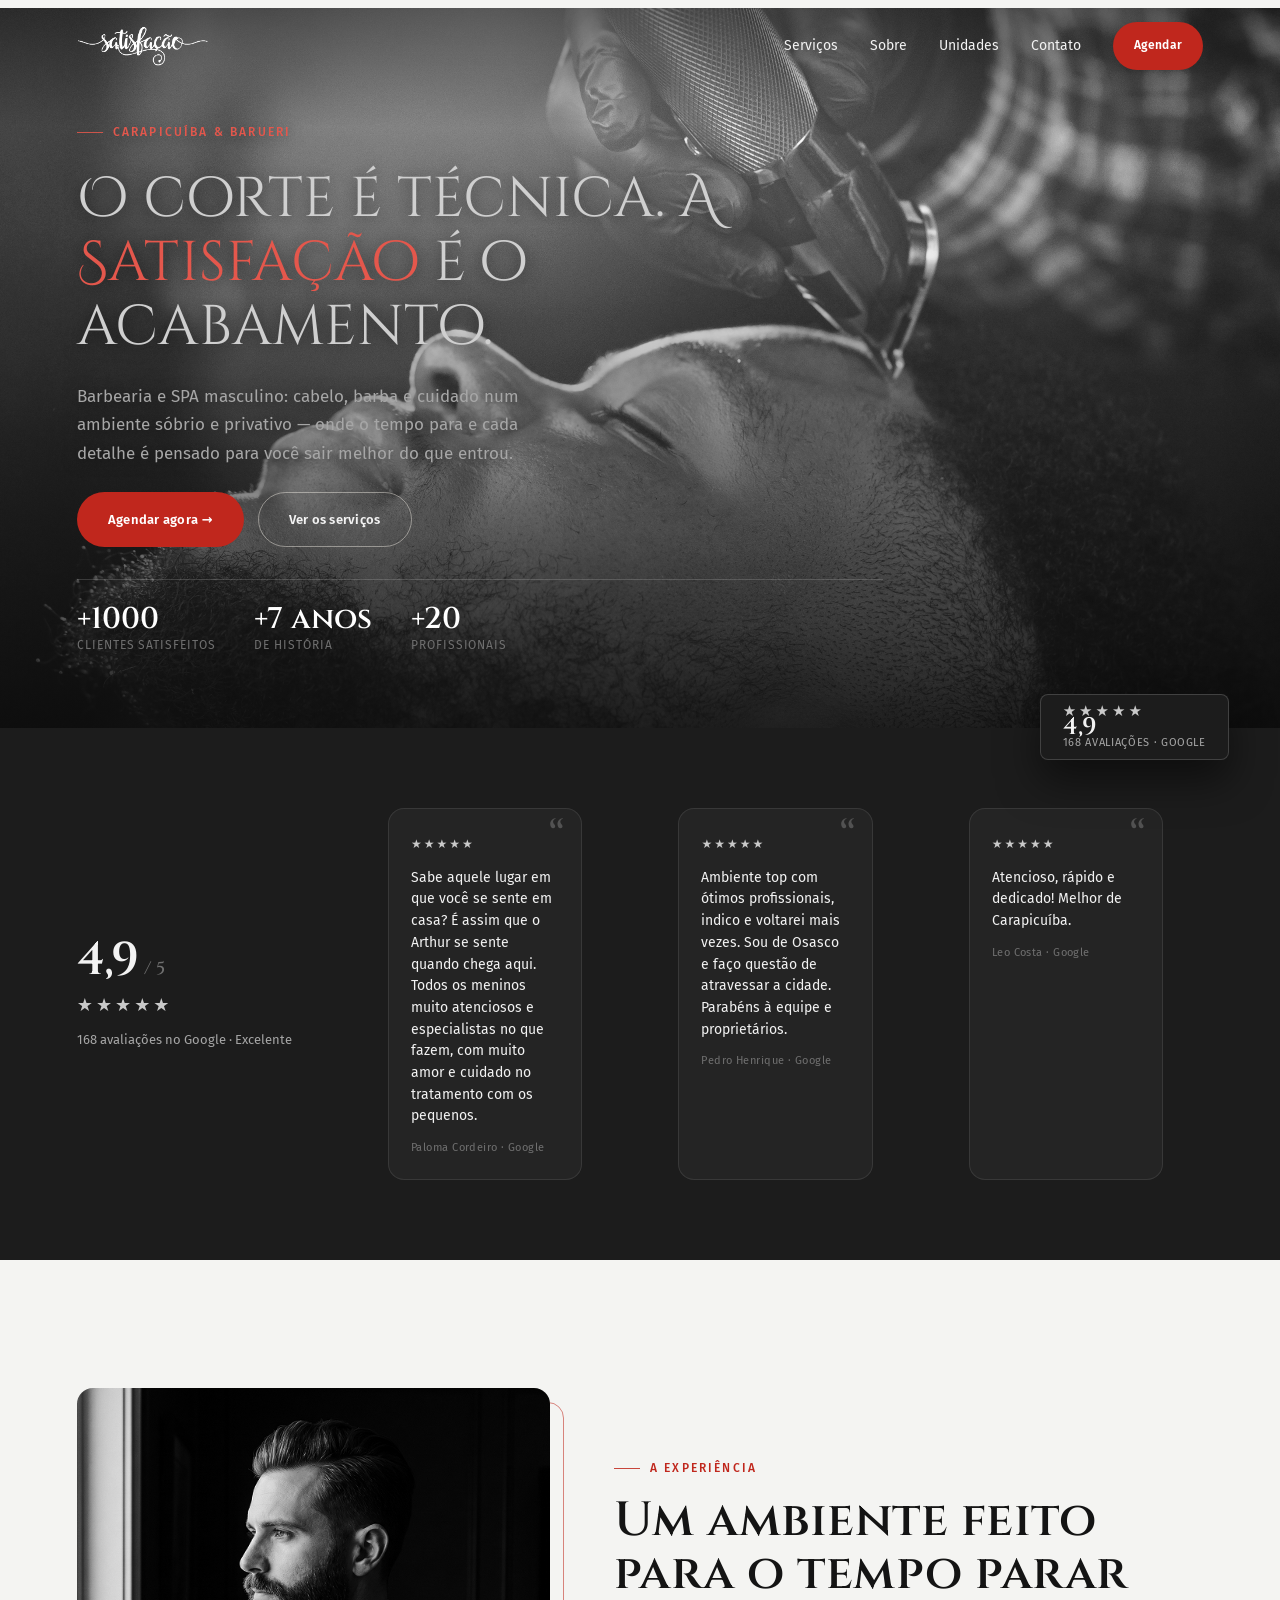
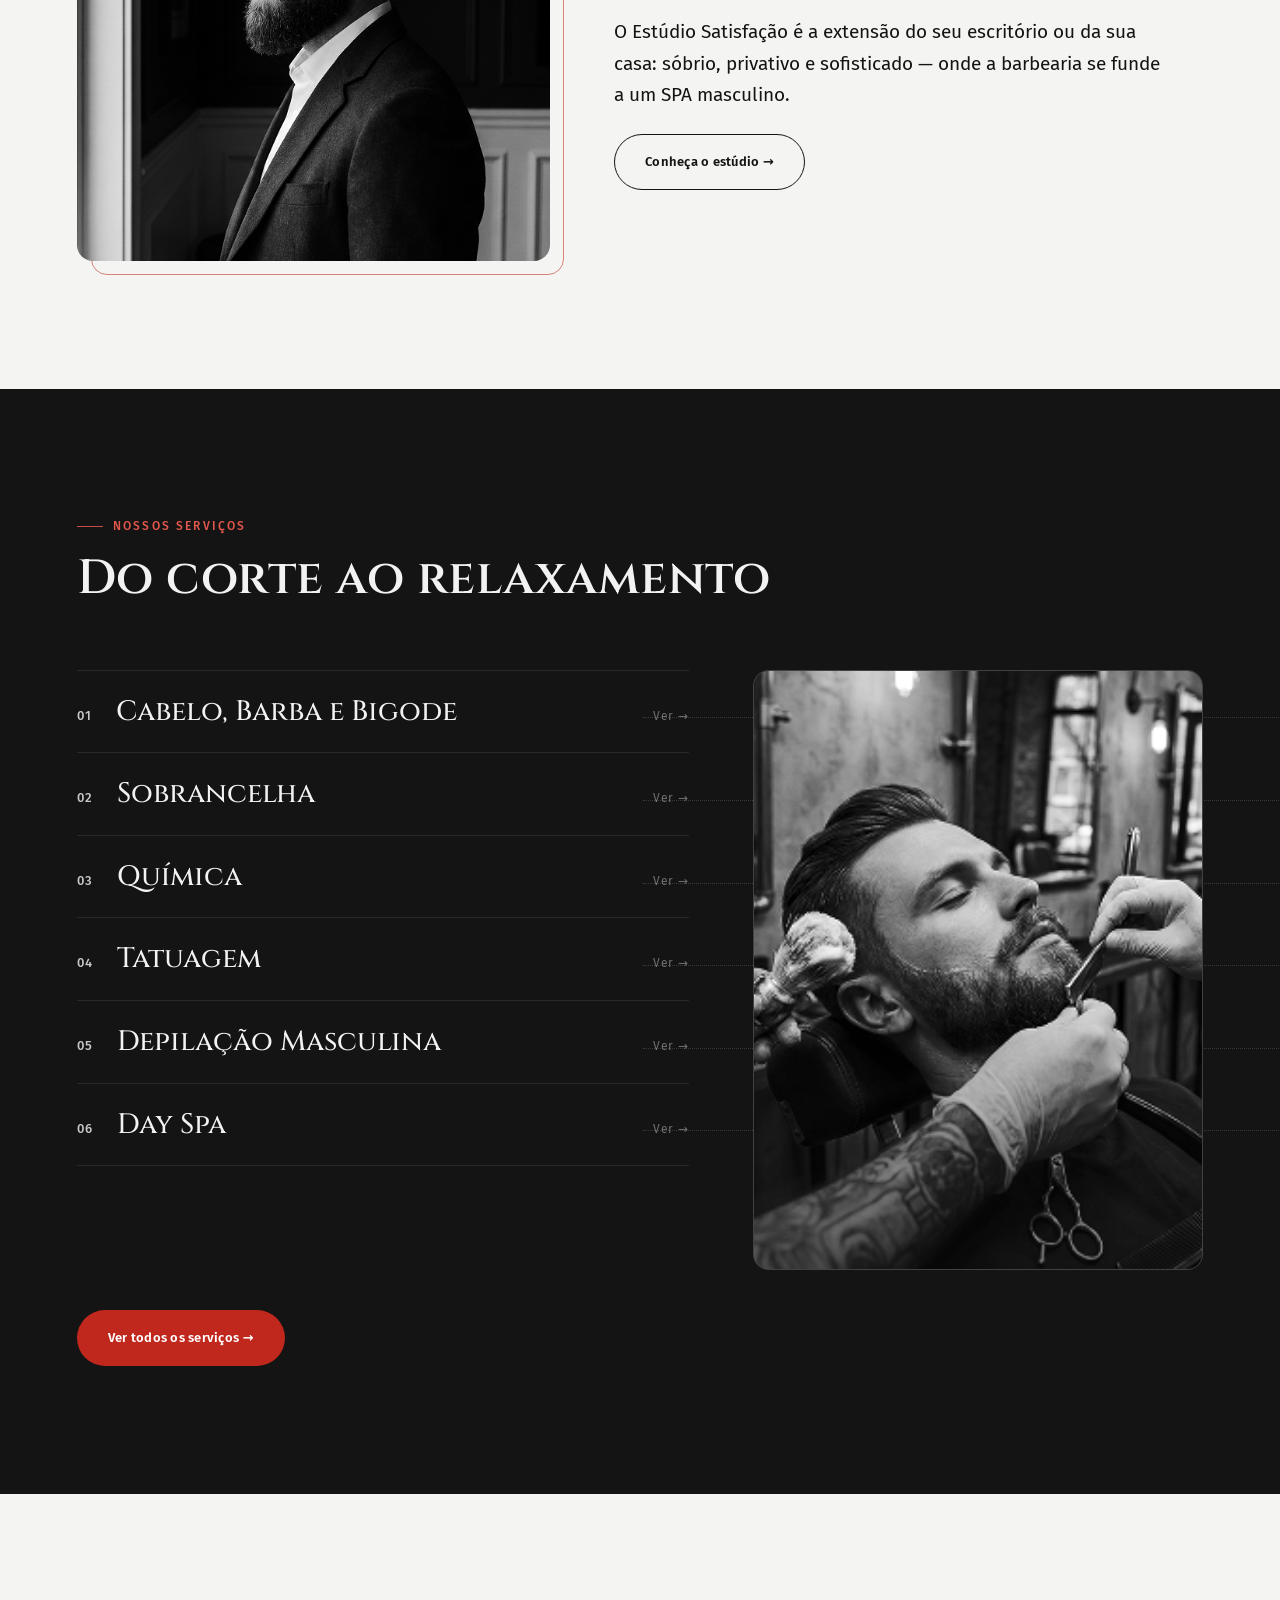
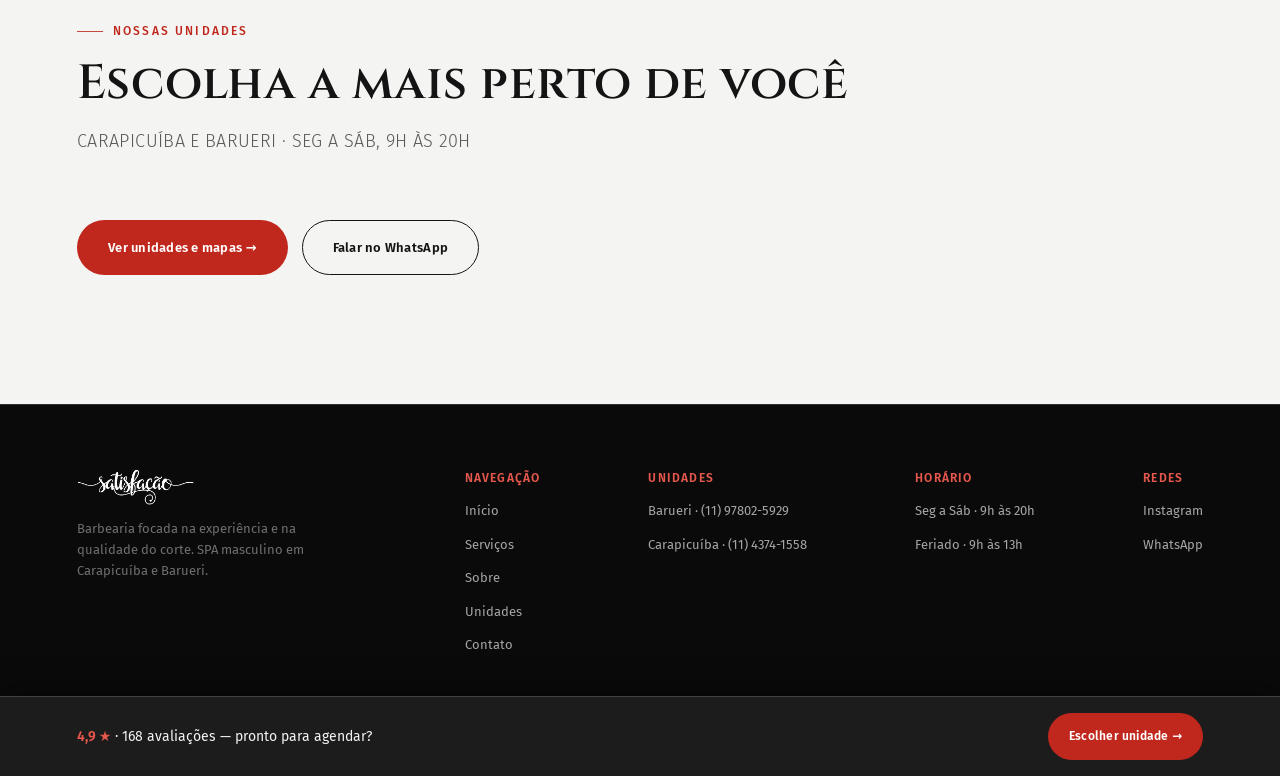
==== commit e826d68f: "Dividir em múltiplas páginas, cor de destaque e banner sobreposto - Arquitetura: home única vira 5 p" ====
--- a/index.html
+++ b/index.html
@@ -3,8 +3,8 @@
 <head>
 <meta charset="utf-8">
 <meta name="viewport" content="width=device-width, initial-scale=1">
-<title>Estúdio Satisfação — Barbearia & SPA Masculino</title>
-<meta name="description" content="Barbearia focada na experiência e na qualidade do corte. SPA masculino em Barueri e Carapicuíba. 4,9★ · 168 avaliações no Google.">
+<title>Estúdio Satisfação — Barbearia & SPA Masculino em Carapicuíba e Barueri</title>
+<meta name="description" content="Barbearia e SPA masculino focados na experiência e na qualidade do corte. 4,9★ · 168 avaliações no Google. Unidades em Carapicuíba e Barueri.">
 <link rel="stylesheet" href="styles.css">
 </head>
 <body>
@@ -17,34 +17,35 @@
     </a>
     <div class="nav-links">
       <a class="nav-link" href="servicos.html">Serviços</a>
-      <a class="nav-link" href="#avaliacoes">Avaliações</a>
-      <a class="nav-link" href="#unidades">Unidades</a>
-      <a class="btn btn-gold btn-sm" href="#unidades">Agendar</a>
+      <a class="nav-link" href="sobre.html">Sobre</a>
+      <a class="nav-link" href="unidades.html">Unidades</a>
+      <a class="nav-link" href="contato.html">Contato</a>
+      <a class="btn btn-gold btn-sm" href="unidades.html">Agendar</a>
     </div>
   </nav>
 
-  <!-- Hero -->
+  <!-- Hero / Banner -->
   <header class="hero">
+    <div class="hero-media">
+      <img src="images/foto-hero-barbeiro.jpg" alt="Barbeiro aparando a barba de um cliente no Estúdio Satisfação">
+      <div class="hero-seal">
+        <span class="stars">★★★★★</span>
+        <span class="score">4,9</span>
+        <span class="lbl">168 avaliações · Google</span>
+      </div>
+    </div>
     <div class="hero-copy">
       <span class="eyebrow">Carapicuíba &amp; Barueri</span>
-      <h1>O corte é técnica.<br>A <span class="accent">Satisfação</span> é o acabamento.</h1>
+      <h1>O corte é técnica. A <span class="accent">Satisfação</span> é o acabamento.</h1>
       <p class="hero-lead">Barbearia e SPA masculino: cabelo, barba e cuidado num ambiente sóbrio e privativo — onde o tempo para e cada detalhe é pensado para você sair melhor do que entrou.</p>
       <div class="hero-cta">
-        <a class="btn btn-gold" href="#unidades">Agendar agora →</a>
-        <a class="btn btn-ghost-dk" href="servicos.html">Ver o menu</a>
+        <a class="btn btn-gold" href="unidades.html">Agendar agora →</a>
+        <a class="btn btn-ghost-dk" href="servicos.html">Ver os serviços</a>
       </div>
       <div class="hero-stats">
         <div class="hero-stat"><b>+1000</b><span>clientes satisfeitos</span></div>
         <div class="hero-stat"><b>+7 anos</b><span>de história</span></div>
         <div class="hero-stat"><b>+20</b><span>profissionais</span></div>
-      </div>
-    </div>
-    <div class="hero-media">
-      <img src="images/estudio-hero.png" alt="Cliente na cadeira do Estúdio Satisfação" style="object-position: 30% 30%;">
-      <div class="hero-seal">
-        <span class="stars">★★★★★</span>
-        <span class="score">4,9</span>
-        <span class="lbl">168 avaliações · Google</span>
       </div>
     </div>
   </header>
@@ -75,7 +76,7 @@
     </div>
   </section>
 
-  <!-- Experiência -->
+  <!-- Experiência (teaser → Sobre) -->
   <section class="experience on-light" aria-label="A experiência">
     <div class="experience-photo reveal">
       <img src="images/estudio-retrato.webp" alt="Cliente do Estúdio Satisfação">
@@ -83,65 +84,38 @@
     <div class="experience-copy reveal">
       <span class="eyebrow">A experiência</span>
       <h2 class="section-title">Um ambiente feito para o tempo parar</h2>
-      <p class="lead">O Estúdio Satisfação é a extensão do seu escritório ou da sua casa: sóbrio, privativo e sofisticado.</p>
-      <p class="body">A barbearia se funde a uma experiência de SPA masculino — do corte à toalha quente, cada etapa é pensada para o seu bem-estar.</p>
-      <div class="pillars">
-        <div class="pillar">
-          <img src="images/icone-modernidade.svg" alt="">
-          <h3>Modernidade</h3>
-          <p>Técnicas de vanguarda e equipamentos premium.</p>
-        </div>
-        <div class="pillar">
-          <img src="images/icone-exclusividade.svg" alt="">
-          <h3>Exclusividade</h3>
-          <p>Atendimento personalizado em ambiente reservado.</p>
-        </div>
-        <div class="pillar">
-          <img src="images/icone-conforto.svg" alt="">
-          <h3>Conforto</h3>
-          <p>Lounge descontraído e bem-estar absoluto.</p>
-        </div>
+      <p class="lead">O Estúdio Satisfação é a extensão do seu escritório ou da sua casa: sóbrio, privativo e sofisticado — onde a barbearia se funde a um SPA masculino.</p>
+      <div class="hero-cta" style="margin-top: 8px;">
+        <a class="btn btn-ghost-lt" href="sobre.html">Conheça o estúdio →</a>
       </div>
     </div>
   </section>
 
-  <!-- O Menu do Estúdio (assinatura) -->
+  <!-- Prévia dos serviços -->
   <section class="menu-section on-dark" id="servicos" aria-label="Nossos serviços">
     <div class="section-head reveal">
-      <span class="eyebrow">O menu do estúdio</span>
+      <span class="eyebrow">Nossos serviços</span>
       <h2 class="section-title">Do corte ao relaxamento</h2>
     </div>
     <div class="menu">
       <div class="menu-list" id="menuList">
         <a class="menu-row" href="servicos.html#cabelo-barba-bigode" data-photo="images/estudio-barba.webp">
-          <span class="num">01</span>
-          <span class="name">Cabelo, Barba e Bigode</span>
-          <span class="go">Agendar →</span>
+          <span class="num">01</span><span class="name">Cabelo, Barba e Bigode</span><span class="go">Ver →</span>
         </a>
         <a class="menu-row" href="servicos.html#sobrancelha" data-photo="images/servico-sobrancelha.jpg">
-          <span class="num">02</span>
-          <span class="name">Sobrancelha</span>
-          <span class="go">Agendar →</span>
+          <span class="num">02</span><span class="name">Sobrancelha</span><span class="go">Ver →</span>
         </a>
         <a class="menu-row" href="servicos.html#quimica" data-photo="images/servico-quimica.jpg">
-          <span class="num">03</span>
-          <span class="name">Química</span>
-          <span class="go">Agendar →</span>
+          <span class="num">03</span><span class="name">Química</span><span class="go">Ver →</span>
         </a>
         <a class="menu-row" href="servicos.html#tatuagem" data-photo="images/servico-tatuagem.jpg">
-          <span class="num">04</span>
-          <span class="name">Tatuagem</span>
-          <span class="go">Agendar →</span>
+          <span class="num">04</span><span class="name">Tatuagem</span><span class="go">Ver →</span>
         </a>
         <a class="menu-row" href="servicos.html#depilacao-masculina" data-photo="images/servico-depilacao-masculina.jpg">
-          <span class="num">05</span>
-          <span class="name">Depilação Masculina</span>
-          <span class="go">Agendar →</span>
+          <span class="num">05</span><span class="name">Depilação Masculina</span><span class="go">Ver →</span>
         </a>
         <a class="menu-row" href="servicos.html#day-spa" data-photo="images/servico-day-spa.jpg">
-          <span class="num">06</span>
-          <span class="name">Day Spa</span>
-          <span class="go">Agendar →</span>
+          <span class="num">06</span><span class="name">Day Spa</span><span class="go">Ver →</span>
         </a>
       </div>
       <div class="menu-viewer" id="menuViewer" aria-hidden="true">
@@ -153,76 +127,21 @@
         <img src="images/servico-day-spa.jpg" alt="" data-key="images/servico-day-spa.jpg">
       </div>
     </div>
+    <div class="hero-cta" style="margin-top: var(--s-4);">
+      <a class="btn btn-gold" href="servicos.html">Ver todos os serviços →</a>
+    </div>
   </section>
 
-  <!-- Unidades -->
+  <!-- Unidades (CTA → Unidades) -->
   <section class="units on-light" id="unidades" aria-label="Nossas unidades">
     <div class="section-head reveal">
       <span class="eyebrow">Nossas unidades</span>
       <h2 class="section-title">Escolha a mais perto de você</h2>
+      <p class="section-sub">Carapicuíba e Barueri · Seg a Sáb, 9h às 20h</p>
     </div>
-    <div class="units-grid">
-
-      <article class="unit-card reveal">
-        <iframe class="unit-map" title="Mapa da unidade Barueri" loading="lazy" referrerpolicy="no-referrer-when-downgrade"
-          src="https://www.google.com/maps?q=Est%C3%BAdio+Satisfa%C3%A7%C3%A3o+Barueri&output=embed"></iframe>
-        <div class="unit-body">
-          <h3>Barueri</h3>
-          <p class="unit-line">
-            <svg viewBox="0 0 24 24" width="15" height="15" aria-hidden="true"><path d="M12 2a7 7 0 0 0-7 7c0 5 7 13 7 13s7-8 7-13a7 7 0 0 0-7-7zm0 9.5A2.5 2.5 0 1 1 12 6.5a2.5 2.5 0 0 1 0 5z"/></svg>
-            Barueri, SP
-          </p>
-          <p class="unit-line">
-            <svg viewBox="0 0 24 24" width="15" height="15" aria-hidden="true"><path d="M6.6 10.8a15.9 15.9 0 0 0 6.6 6.6l2.2-2.2c.3-.3.7-.4 1-.2 1.1.4 2.3.6 3.6.6.6 0 1 .4 1 1V20c0 .6-.4 1-1 1A17 17 0 0 1 3 4c0-.6.4-1 1-1h3.5c.6 0 1 .4 1 1 0 1.3.2 2.5.6 3.6.1.3 0 .7-.2 1l-2.3 2.2z"/></svg>
-            (11) 97802-5929
-          </p>
-          <p class="unit-line">
-            <svg viewBox="0 0 24 24" width="15" height="15" aria-hidden="true"><path d="M12 2a10 10 0 1 0 0 20 10 10 0 0 0 0-20zm1 10.4-3.3 1.9-.8-1.3 2.6-1.5V6h1.5v6.4z"/></svg>
-            Seg a Sáb · 9h às 20h — Feriado · 9h às 13h
-          </p>
-          <div class="unit-actions">
-            <a class="btn btn-dark" href="https://www.trinks.com/estudio-satisfacao-barueri-/framebusca" target="_blank" rel="noopener">Agendar online →</a>
-            <div class="row">
-              <a class="btn btn-wa btn-sm" href="https://wa.me/5511978025929?text=Ol%C3%A1!%20Gostaria%20de%20agendar%20um%20hor%C3%A1rio%20na%20unidade%20Barueri." target="_blank" rel="noopener">
-                <svg viewBox="0 0 24 24" width="14" height="14" fill="currentColor" aria-hidden="true"><path d="M17.5 14.4c-.3-.15-1.7-.84-2-.93-.26-.1-.46-.15-.65.14-.2.3-.75.94-.92 1.13-.17.2-.34.22-.63.07-.3-.15-1.25-.46-2.38-1.47-.88-.78-1.47-1.75-1.64-2.05-.17-.3-.02-.45.13-.6.13-.13.3-.34.44-.5.15-.18.2-.3.3-.5.1-.2.05-.37-.02-.52-.08-.15-.65-1.56-.9-2.14-.23-.56-.47-.48-.65-.49h-.55c-.2 0-.5.07-.77.36-.26.3-1 .98-1 2.4 0 1.4 1.03 2.76 1.17 2.95.15.2 2.02 3.08 4.9 4.32.68.3 1.22.47 1.63.6.69.22 1.31.19 1.8.11.55-.08 1.7-.69 1.93-1.36.24-.67.24-1.24.17-1.36-.07-.12-.26-.19-.55-.34z"/></svg>
-                WhatsApp
-              </a>
-              <a class="btn btn-ghost-lt btn-sm" href="https://www.google.com/maps/search/Est%C3%BAdio+Satisfa%C3%A7%C3%A3o+Barueri" target="_blank" rel="noopener">Como chegar</a>
-            </div>
-          </div>
-        </div>
-      </article>
-
-      <article class="unit-card reveal">
-        <iframe class="unit-map" title="Mapa da unidade Carapicuíba" loading="lazy" referrerpolicy="no-referrer-when-downgrade"
-          src="https://www.google.com/maps?q=Est%C3%BAdio+Satisfa%C3%A7%C3%A3o+Carapicu%C3%ADba&output=embed"></iframe>
-        <div class="unit-body">
-          <h3>Carapicuíba</h3>
-          <p class="unit-line">
-            <svg viewBox="0 0 24 24" width="15" height="15" aria-hidden="true"><path d="M12 2a7 7 0 0 0-7 7c0 5 7 13 7 13s7-8 7-13a7 7 0 0 0-7-7zm0 9.5A2.5 2.5 0 1 1 12 6.5a2.5 2.5 0 0 1 0 5z"/></svg>
-            Carapicuíba, SP
-          </p>
-          <p class="unit-line">
-            <svg viewBox="0 0 24 24" width="15" height="15" aria-hidden="true"><path d="M6.6 10.8a15.9 15.9 0 0 0 6.6 6.6l2.2-2.2c.3-.3.7-.4 1-.2 1.1.4 2.3.6 3.6.6.6 0 1 .4 1 1V20c0 .6-.4 1-1 1A17 17 0 0 1 3 4c0-.6.4-1 1-1h3.5c.6 0 1 .4 1 1 0 1.3.2 2.5.6 3.6.1.3 0 .7-.2 1l-2.3 2.2z"/></svg>
-            (11) 4374-1558
-          </p>
-          <p class="unit-line">
-            <svg viewBox="0 0 24 24" width="15" height="15" aria-hidden="true"><path d="M12 2a10 10 0 1 0 0 20 10 10 0 0 0 0-20zm1 10.4-3.3 1.9-.8-1.3 2.6-1.5V6h1.5v6.4z"/></svg>
-            Seg a Sáb · 9h às 20h — Feriado · 9h às 13h
-          </p>
-          <div class="unit-actions">
-            <a class="btn btn-dark" href="https://www.trinks.com/estudiosatisfacao/framebusca" target="_blank" rel="noopener">Agendar online →</a>
-            <div class="row">
-              <a class="btn btn-wa btn-sm" href="https://wa.me/551143741558?text=Ol%C3%A1!%20Gostaria%20de%20agendar%20um%20hor%C3%A1rio%20na%20unidade%20Carapicu%C3%ADba." target="_blank" rel="noopener">
-                <svg viewBox="0 0 24 24" width="14" height="14" fill="currentColor" aria-hidden="true"><path d="M17.5 14.4c-.3-.15-1.7-.84-2-.93-.26-.1-.46-.15-.65.14-.2.3-.75.94-.92 1.13-.17.2-.34.22-.63.07-.3-.15-1.25-.46-2.38-1.47-.88-.78-1.47-1.75-1.64-2.05-.17-.3-.02-.45.13-.6.13-.13.3-.34.44-.5.15-.18.2-.3.3-.5.1-.2.05-.37-.02-.52-.08-.15-.65-1.56-.9-2.14-.23-.56-.47-.48-.65-.49h-.55c-.2 0-.5.07-.77.36-.26.3-1 .98-1 2.4 0 1.4 1.03 2.76 1.17 2.95.15.2 2.02 3.08 4.9 4.32.68.3 1.22.47 1.63.6.69.22 1.31.19 1.8.11.55-.08 1.7-.69 1.93-1.36.24-.67.24-1.24.17-1.36-.07-.12-.26-.19-.55-.34z"/></svg>
-                WhatsApp
-              </a>
-              <a class="btn btn-ghost-lt btn-sm" href="https://www.google.com/maps/search/Est%C3%BAdio+Satisfa%C3%A7%C3%A3o+Carapicu%C3%ADba" target="_blank" rel="noopener">Como chegar</a>
-            </div>
-          </div>
-        </div>
-      </article>
-
+    <div class="hero-cta reveal">
+      <a class="btn btn-gold" href="unidades.html">Ver unidades e mapas →</a>
+      <a class="btn btn-ghost-lt" href="contato.html">Falar no WhatsApp</a>
     </div>
   </section>
 
@@ -230,7 +149,15 @@
   <footer class="site-footer">
     <div class="footer-brand">
       <img src="images/logo-satisfacao.webp" alt="Estúdio Satisfação">
-      <p>Barbearia focada na experiência e na qualidade do corte. SPA masculino em Barueri e Carapicuíba.</p>
+      <p>Barbearia focada na experiência e na qualidade do corte. SPA masculino em Carapicuíba e Barueri.</p>
+    </div>
+    <div class="footer-col">
+      <span class="head">Navegação</span>
+      <a href="index.html">Início</a>
+      <a href="servicos.html">Serviços</a>
+      <a href="sobre.html">Sobre</a>
+      <a href="unidades.html">Unidades</a>
+      <a href="contato.html">Contato</a>
     </div>
     <div class="footer-col">
       <span class="head">Unidades</span>
@@ -252,7 +179,7 @@
   <!-- Barra CTA sticky -->
   <div class="cta-bar">
     <span><b>4,9 ★</b> · 168 avaliações — pronto para agendar?</span>
-    <a class="btn btn-gold btn-sm" href="#unidades">Escolher unidade →</a>
+    <a class="btn btn-gold btn-sm" href="unidades.html">Escolher unidade →</a>
   </div>
 
 </div>
--- a/styles.css
+++ b/styles.css
@@ -343,10 +343,15 @@
   --paper-2:  #EAEAE7;
   --line-lt:  rgba(10, 10, 10, 0.12);
 
-  /* cinza — o detalhe que acompanha o preto e branco */
+  /* cinza — o detalhe neutro que acompanha o preto e branco */
   --accent:     #C9C9C9;   /* cinza claro (detalhe sobre escuro) */
   --accent-lo:  #6E6E6E;   /* cinza médio */
   --accent-hi:  #FFFFFF;   /* branco (ênfase máxima) */
+
+  /* cor de destaque da marca (vermelho barbearia) — SÓ em UI, nunca em fotos */
+  --brand:    #C0271D;     /* sobre fundo claro / botões (texto branco = AA) */
+  --brand-dk: #E4574C;     /* sobre fundo escuro (texto = AA) */
+  --brand-deep: #A81E22;   /* hover de botão vermelho */
 
   /* texto */
   --on-dk:    #F2F2F2;
@@ -416,17 +421,19 @@
   font-size: 12px;
   letter-spacing: 0.18em;
   text-transform: uppercase;
-  color: var(--accent);
+  color: var(--brand);
   display: inline-flex;
   align-items: center;
   gap: 10px;
 }
+/* eyebrow sobre fundo escuro usa o vermelho mais claro (AA) */
+.on-dark .eyebrow, .hero-copy .eyebrow, .page-header .eyebrow { color: var(--brand-dk); }
 .eyebrow::before {
   content: '';
   width: 26px;
   height: 1px;
-  background: var(--accent);
-  opacity: 0.7;
+  background: currentColor;
+  opacity: 0.85;
 }
 .section-head { display: flex; flex-direction: column; gap: var(--s-2); }
 .section-title {
@@ -469,12 +476,13 @@
 .btn:hover  { transform: translateY(-2px); box-shadow: 0 12px 26px rgba(0,0,0,0.28); }
 .btn:active { transform: translateY(0); box-shadow: none; }
 
-.btn-gold   { background: var(--accent); color: #17130A; }
-.btn-gold:hover { background: var(--accent-hi); }
+/* botão primário de ação = vermelho da marca */
+.btn-gold   { background: var(--brand); color: #fff; }
+.btn-gold:hover { background: var(--brand-deep); }
 .btn-dark   { background: var(--on-lt); color: var(--paper); }
 .btn-dark:hover { background: #000; }
 .btn-ghost-dk { background: transparent; color: var(--on-dk); border-color: rgba(243,239,231,0.45); }
-.btn-ghost-dk:hover { border-color: var(--accent); color: var(--accent); }
+.btn-ghost-dk:hover { border-color: var(--brand-dk); color: var(--brand-dk); }
 .btn-ghost-lt { background: transparent; color: var(--on-lt); border-color: var(--on-lt); }
 .btn-ghost-lt:hover { background: var(--on-lt); color: var(--paper); }
 .btn-wa { background: var(--wa); color: var(--wa-ink); border-color: var(--line-dk); }
@@ -483,7 +491,7 @@
 
 /* foco visível por teclado */
 :focus-visible {
-  outline: 2px solid var(--accent);
+  outline: 2px solid var(--brand);
   outline-offset: 3px;
   border-radius: 4px;
 }
@@ -519,44 +527,89 @@
   color: var(--on-dk);
   padding: 4px 0;
 }
-.nav-link[aria-current="page"] { color: var(--accent); }
+.nav-link[aria-current="page"] { color: var(--brand-dk); }
 .nav-link::after {
   content: '';
   position: absolute;
   left: 0; bottom: -2px;
   width: 0; height: 1px;
-  background: var(--accent);
+  background: var(--brand-dk);
   transition: width 0.3s var(--ease);
 }
 .nav-link:hover::after,
 .nav-link[aria-current="page"]::after { width: 100%; }
 
-/* ===== Hero (split assimétrico) ===== */
+/* ===== Hero / Banner — foto inteira (sem cortes, proporção original) ===== */
 .hero {
-  display: grid;
-  grid-template-columns: 1.05fr 0.95fr;
+  position: relative;
   background: var(--char);
-  margin-top: -84px;      /* nav flutua sobre o topo do hero */
-  padding-top: 84px;
-}
-.hero-copy {
+  margin-top: -84px;      /* a nav transparente flutua sobre o topo da foto */
+}
+.hero-media { position: relative; width: 100%; line-height: 0; }
+.hero-media img {
+  width: 100%;
+  height: auto;           /* mantém a proporção original — imagem completa */
+  display: block;
+}
+/* leve escurecimento só no topo, p/ a nav transparente ficar legível sobre a foto */
+.hero-media::before {
+  content: '';
+  position: absolute;
+  top: 0; left: 0; right: 0; height: 120px;
+  background: linear-gradient(180deg, rgba(10,10,10,0.55), rgba(10,10,10,0));
+  pointer-events: none;
+  z-index: 1;
+}
+/* escurecimento na base da foto p/ o texto sobreposto ficar legível (mesmo padrão do menu/hero) */
+.hero-media::after {
+  content: '';
+  position: absolute;
+  inset: 0;
+  background: linear-gradient(180deg, rgba(10,10,10,0) 30%, rgba(10,10,10,0.35) 58%, rgba(10,10,10,0.86) 100%);
+  pointer-events: none;
+  z-index: 1;
+}
+.hero-seal {
+  position: absolute;
+  right: clamp(16px, 4vw, 56px);
+  bottom: -32px;
+  z-index: 3;
   display: flex;
   flex-direction: column;
-  justify-content: center;
+  gap: 4px;
+  padding: 16px 22px;
+  background: var(--char-2);
+  border: 1px solid var(--line-dk);
+  border-radius: var(--r-sm);
+  box-shadow: 0 20px 40px rgba(0,0,0,0.5);
+}
+.hero-seal .stars { color: var(--accent); font-size: 15px; letter-spacing: 3px; }
+.hero-seal .score { font-family: var(--f-display); font-weight: 600; font-size: 24px; color: var(--on-dk); line-height: 1; }
+.hero-seal .lbl { font-size: 11px; letter-spacing: 0.06em; text-transform: uppercase; color: var(--on-dk-mut); }
+
+.hero-copy {
+  position: absolute;          /* texto sobreposto à foto (a imagem continua inteira) */
+  left: 0; right: 0; bottom: 0;
+  z-index: 2;
+  display: flex;
+  flex-direction: column;
   gap: var(--s-3);
-  padding: clamp(56px, 8vw, 104px) clamp(28px, 5vw, 72px) clamp(56px, 8vw, 104px) var(--pad-x);
-}
+  padding: clamp(52px, 7vw, 88px) var(--pad-x) clamp(48px, 6vw, 72px);
+  max-width: 960px;
+  text-shadow: 0 2px 16px rgba(0,0,0,0.6);
+}
+.hero-copy .btn { text-shadow: none; }   /* botões têm fundo próprio */
 .hero h1 {
   font-family: var(--f-flourish);
   font-weight: 400;
-  font-size: clamp(34px, 4.4vw, 60px);
-  line-height: 1.12;
+  font-size: clamp(32px, 4.4vw, 58px);
+  line-height: 1.14;
   letter-spacing: 0.005em;
   color: #CFCFCF;
 }
-.hero h1 .accent { color: #FFFFFF; display: block; }
+.hero h1 .accent { color: var(--brand-dk); }
 .hero-lead {
-  max-width: 46ch;
+  max-width: 54ch;
   font-size: clamp(15px, 1.5vw, 17px);
   color: var(--on-dk-mut);
 }
@@ -564,7 +617,7 @@
 .hero-stats {
   display: flex;
   flex-wrap: wrap;
-  gap: clamp(20px, 3vw, 44px);
+  gap: clamp(20px, 3vw, 48px);
   border-top: 1px solid var(--line-dk);
   padding-top: var(--s-3);
   margin-top: var(--s-1);
@@ -574,7 +627,7 @@
   font-family: var(--f-display);
   font-weight: 600;
   font-size: clamp(22px, 2.4vw, 30px);
-  color: var(--accent);
+  color: var(--accent-hi);
   line-height: 1;
 }
 .hero-stat span {
@@ -583,40 +636,6 @@
   text-transform: uppercase;
   color: var(--on-dk-dim);
 }
-
-/* lado direito: foto emoldurada + selo */
-.hero-media { position: relative; min-height: 520px; }
-.hero-media img {
-  position: absolute;
-  inset: 0;
-  width: 100%;
-  height: 100%;
-  object-fit: cover;
-}
-.hero-media::after {   /* moldura interna dourada */
-  content: '';
-  position: absolute;
-  inset: 22px;
-  border: 1px solid var(--line-dk);
-  pointer-events: none;
-}
-.hero-seal {
-  position: absolute;
-  left: 40px;
-  bottom: 44px;
-  z-index: 3;
-  display: flex;
-  flex-direction: column;
-  gap: 4px;
-  padding: 18px 24px;
-  background: var(--char-2);
-  border: 1px solid var(--line-dk);
-  border-radius: var(--r-sm);
-  box-shadow: 0 20px 40px rgba(0,0,0,0.45);
-}
-.hero-seal .stars { color: var(--accent); font-size: 15px; letter-spacing: 3px; }
-.hero-seal .score { font-family: var(--f-display); font-weight: 600; font-size: 26px; color: var(--on-dk); line-height: 1; }
-.hero-seal .lbl { font-size: 11px; letter-spacing: 0.06em; text-transform: uppercase; color: var(--on-dk-dim); }
 
 /* ===== Faixa de avaliações ===== */
 .reviews {
@@ -678,10 +697,10 @@
   content: '';
   position: absolute;
   inset: 14px -14px -14px 14px;
-  border: 1px solid var(--accent);
+  border: 1px solid var(--brand);
   border-radius: var(--r-card);
   z-index: -1;
-  opacity: 0.5;
+  opacity: 0.55;
 }
 .experience-copy { display: flex; flex-direction: column; gap: var(--s-2); }
 .experience-copy .lead {
@@ -706,7 +725,7 @@
   border-radius: var(--r-card);
   transition: transform 0.35s var(--ease), box-shadow 0.35s var(--ease), border-color 0.35s var(--ease);
 }
-.pillar:hover { transform: translateY(-4px); box-shadow: 0 16px 30px rgba(29,25,20,0.10); border-color: var(--accent); }
+.pillar:hover { transform: translateY(-4px); box-shadow: 0 16px 30px rgba(29,25,20,0.10); border-color: var(--brand); }
 .pillar img { height: 30px; width: auto; }
 .pillar h3 { font-family: var(--f-body); font-weight: 600; font-size: 13px; letter-spacing: 0.08em; text-transform: uppercase; color: var(--on-lt); }
 .pillar p { font-size: 13px; line-height: 1.5; color: var(--on-lt-mut); }
@@ -768,9 +787,9 @@
   transition: color 0.3s var(--ease), transform 0.3s var(--ease);
 }
 .menu-row:hover { padding-left: 14px; }
-.menu-row:hover .name { color: var(--accent); }
-.menu-row:hover .go { color: var(--accent); transform: translateX(4px); }
-.menu-row.is-active .name { color: var(--accent); }
+.menu-row:hover .name { color: var(--brand-dk); }
+.menu-row:hover .go { color: var(--brand-dk); transform: translateX(4px); }
+.menu-row.is-active .name { color: var(--brand-dk); }
 
 /* painel de foto que troca no hover */
 .menu-viewer {
@@ -815,7 +834,8 @@
   transition: transform 0.4s var(--ease), box-shadow 0.4s var(--ease);
 }
 .unit-card:hover { transform: translateY(-4px); box-shadow: 0 20px 40px rgba(29,25,20,0.14); }
-.unit-map { border: 0; width: 100%; height: 200px; display: block; filter: grayscale(1) contrast(1.05); }
+/* mapa em cores originais (fotos continuam em P&B; mapa não é foto) */
+.unit-map { border: 0; width: 100%; height: 200px; display: block; }
 .unit-body { padding: 28px; display: flex; flex-direction: column; gap: 12px; }
 .unit-body h3 {
   font-family: var(--f-display);
@@ -825,7 +845,7 @@
   text-transform: capitalize;
 }
 .unit-line { display: flex; align-items: flex-start; gap: 9px; font-size: 14px; color: var(--on-lt-mut); }
-.unit-line svg { flex: 0 0 auto; margin-top: 2px; fill: var(--accent); }
+.unit-line svg { flex: 0 0 auto; margin-top: 2px; fill: var(--brand); }
 .unit-actions { display: flex; flex-direction: column; gap: 10px; margin-top: var(--s-1); }
 .unit-actions .row { display: flex; gap: 10px; }
 .unit-actions .row .btn { flex: 1; }
@@ -844,10 +864,10 @@
 .footer-brand img { width: 118px; }
 .footer-brand p { font-size: 13px; line-height: 1.6; color: var(--on-dk-dim); }
 .footer-col { display: flex; flex-direction: column; gap: 12px; }
-.footer-col .head { font-weight: 600; font-size: 12px; letter-spacing: 0.1em; text-transform: uppercase; color: var(--accent); }
+.footer-col .head { font-weight: 600; font-size: 12px; letter-spacing: 0.1em; text-transform: uppercase; color: var(--brand-dk); }
 .footer-col a, .footer-col span { font-size: 13px; color: var(--on-dk-mut); }
 .footer-col a { transition: color 0.25s var(--ease); }
-.footer-col a:hover { color: var(--accent); }
+.footer-col a:hover { color: var(--brand-dk); }
 
 /* ===== Barra CTA sticky ===== */
 .cta-bar {
@@ -864,7 +884,7 @@
   box-shadow: 0 -8px 30px rgba(0,0,0,0.35);
 }
 .cta-bar span { font-size: 14px; color: var(--on-dk); }
-.cta-bar span b { color: var(--accent); font-weight: 600; }
+.cta-bar span b { color: var(--brand-dk); font-weight: 600; }
 
 /* ===== Cabeçalho de página interna (serviços) ===== */
 .page-header {
@@ -890,7 +910,7 @@
 .page-header > * { position: relative; z-index: 1; }
 .breadcrumb { font-size: 13px; color: var(--on-dk-mut); margin-bottom: var(--s-2); }
 .breadcrumb a { transition: color 0.25s var(--ease); }
-.breadcrumb a:hover { color: var(--accent); }
+.breadcrumb a:hover { color: var(--brand-dk); }
 
 /* linhas de detalhe de serviço */
 .service-row {
@@ -914,11 +934,11 @@
   font-size: clamp(26px, 3.2vw, 38px);
   color: var(--on-lt);
 }
-.service-text .num-tag { font-size: 12px; letter-spacing: 0.14em; color: var(--accent); }
+.service-text .num-tag { font-size: 12px; letter-spacing: 0.14em; text-transform: uppercase; color: var(--brand); }
 .service-text .desc { font-size: 16px; line-height: 1.65; color: var(--on-lt-mut); max-width: 52ch; }
 .service-meta { display: flex; gap: var(--s-4); margin-top: 4px; }
 .service-meta div { display: flex; flex-direction: column; gap: 2px; }
-.service-meta .label { font-size: 11px; letter-spacing: 0.08em; text-transform: uppercase; color: #9a9a9a; }
+.service-meta .label { font-size: 11px; letter-spacing: 0.08em; text-transform: uppercase; color: var(--on-lt-mut); }
 .service-meta .value { font-weight: 600; font-size: 14px; color: var(--on-lt); }
 .service-actions { display: flex; gap: 14px; margin-top: 10px; }
 
@@ -952,7 +972,7 @@
 .hero-media { opacity: 0; animation: hero-media-in 1s var(--ease) 0.2s forwards; }
 .hero-seal { opacity: 0; animation: hero-in 0.7s var(--ease) 0.6s forwards; }
 @keyframes hero-in { to { opacity: 1; transform: translateY(0); } }
-@keyframes hero-media-in { from { opacity: 0; clip-path: inset(0 0 0 12%); } to { opacity: 1; clip-path: inset(0 0 0 0); } }
+@keyframes hero-media-in { from { opacity: 0; } to { opacity: 1; } }
 
 @media (prefers-reduced-motion: reduce) {
   html { scroll-behavior: auto; }
@@ -968,9 +988,8 @@
 
 /* ===== Responsivo ===== */
 @media (max-width: 900px) {
-  .hero { grid-template-columns: 1fr; }
-  .hero-media { min-height: 380px; order: -1; }
-  .hero-seal { left: auto; right: 20px; bottom: 20px; }
+  .hero-seal { right: 14px; bottom: -26px; padding: 12px 16px; }
+  .hero-seal .score { font-size: 21px; }
   .reviews { grid-template-columns: 1fr; }
   .reviews-grid { grid-template-columns: 1fr; }
   .experience { grid-template-columns: 1fr; }
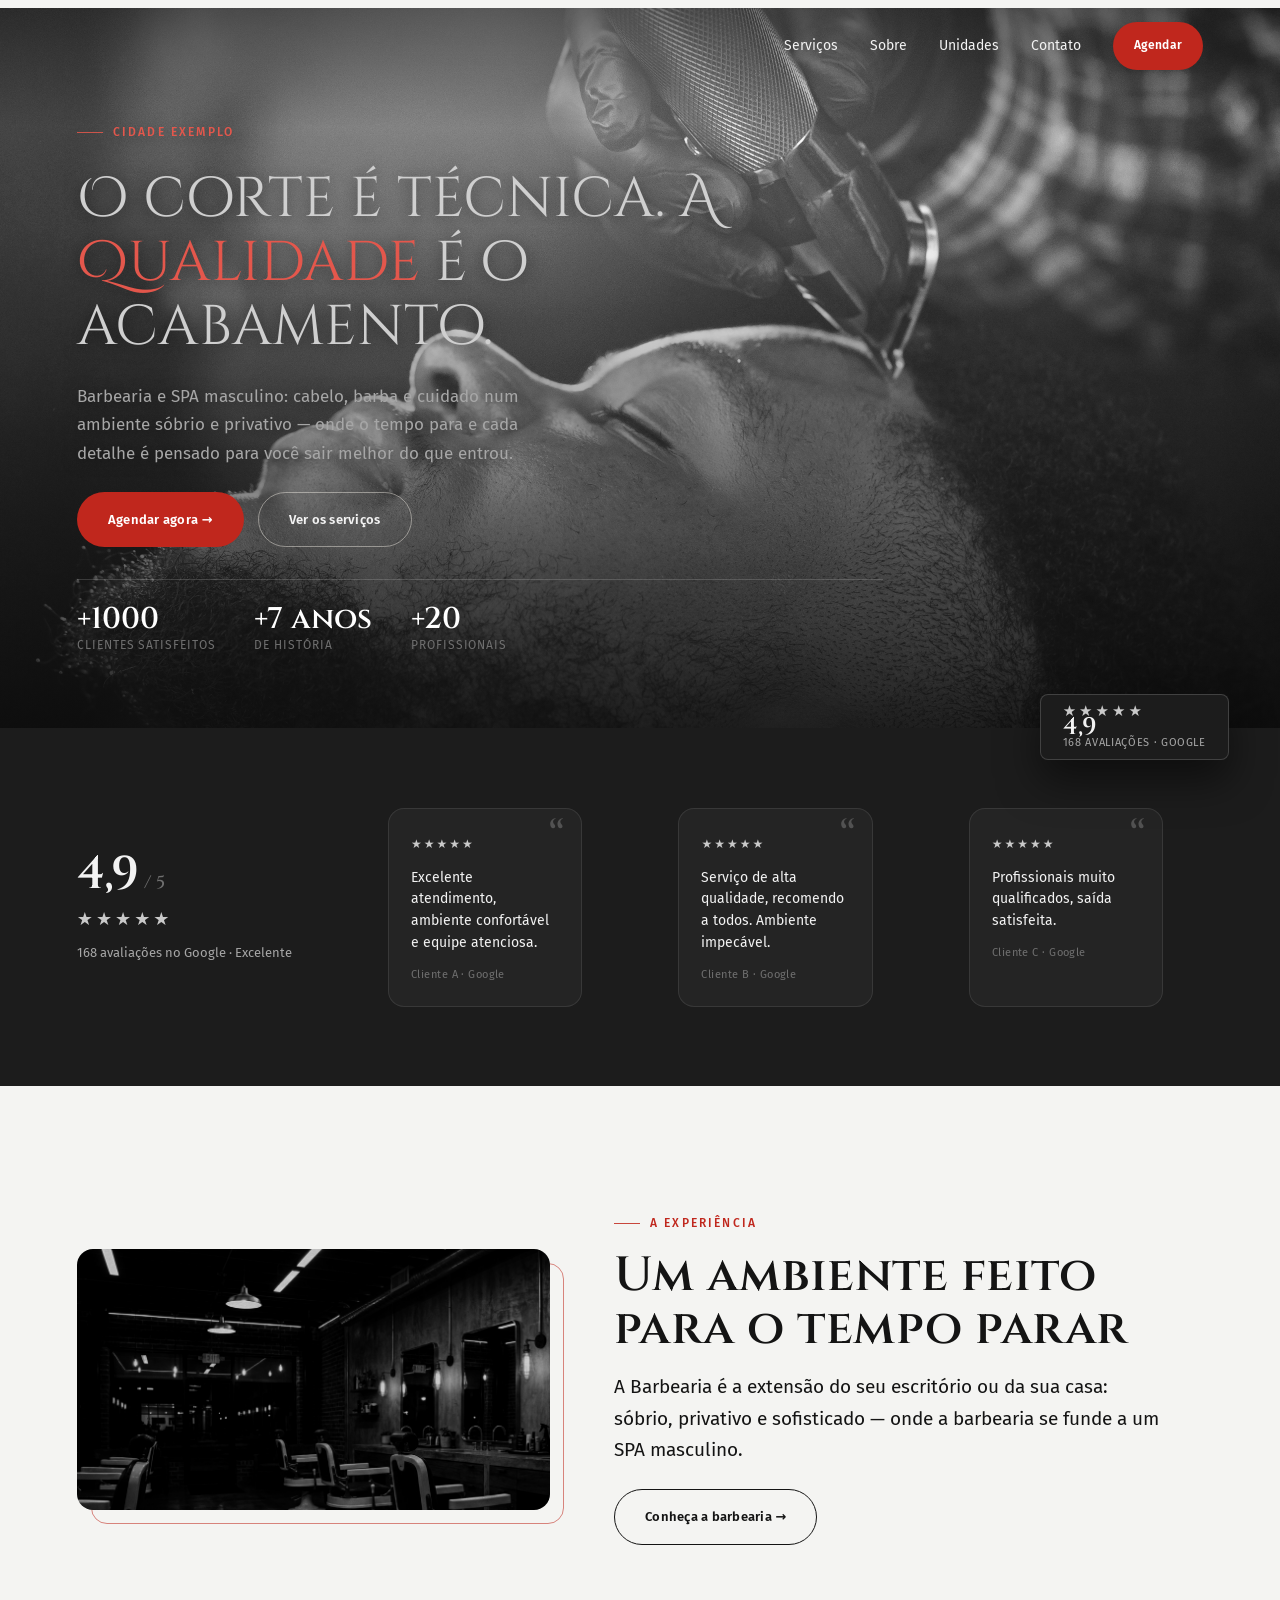
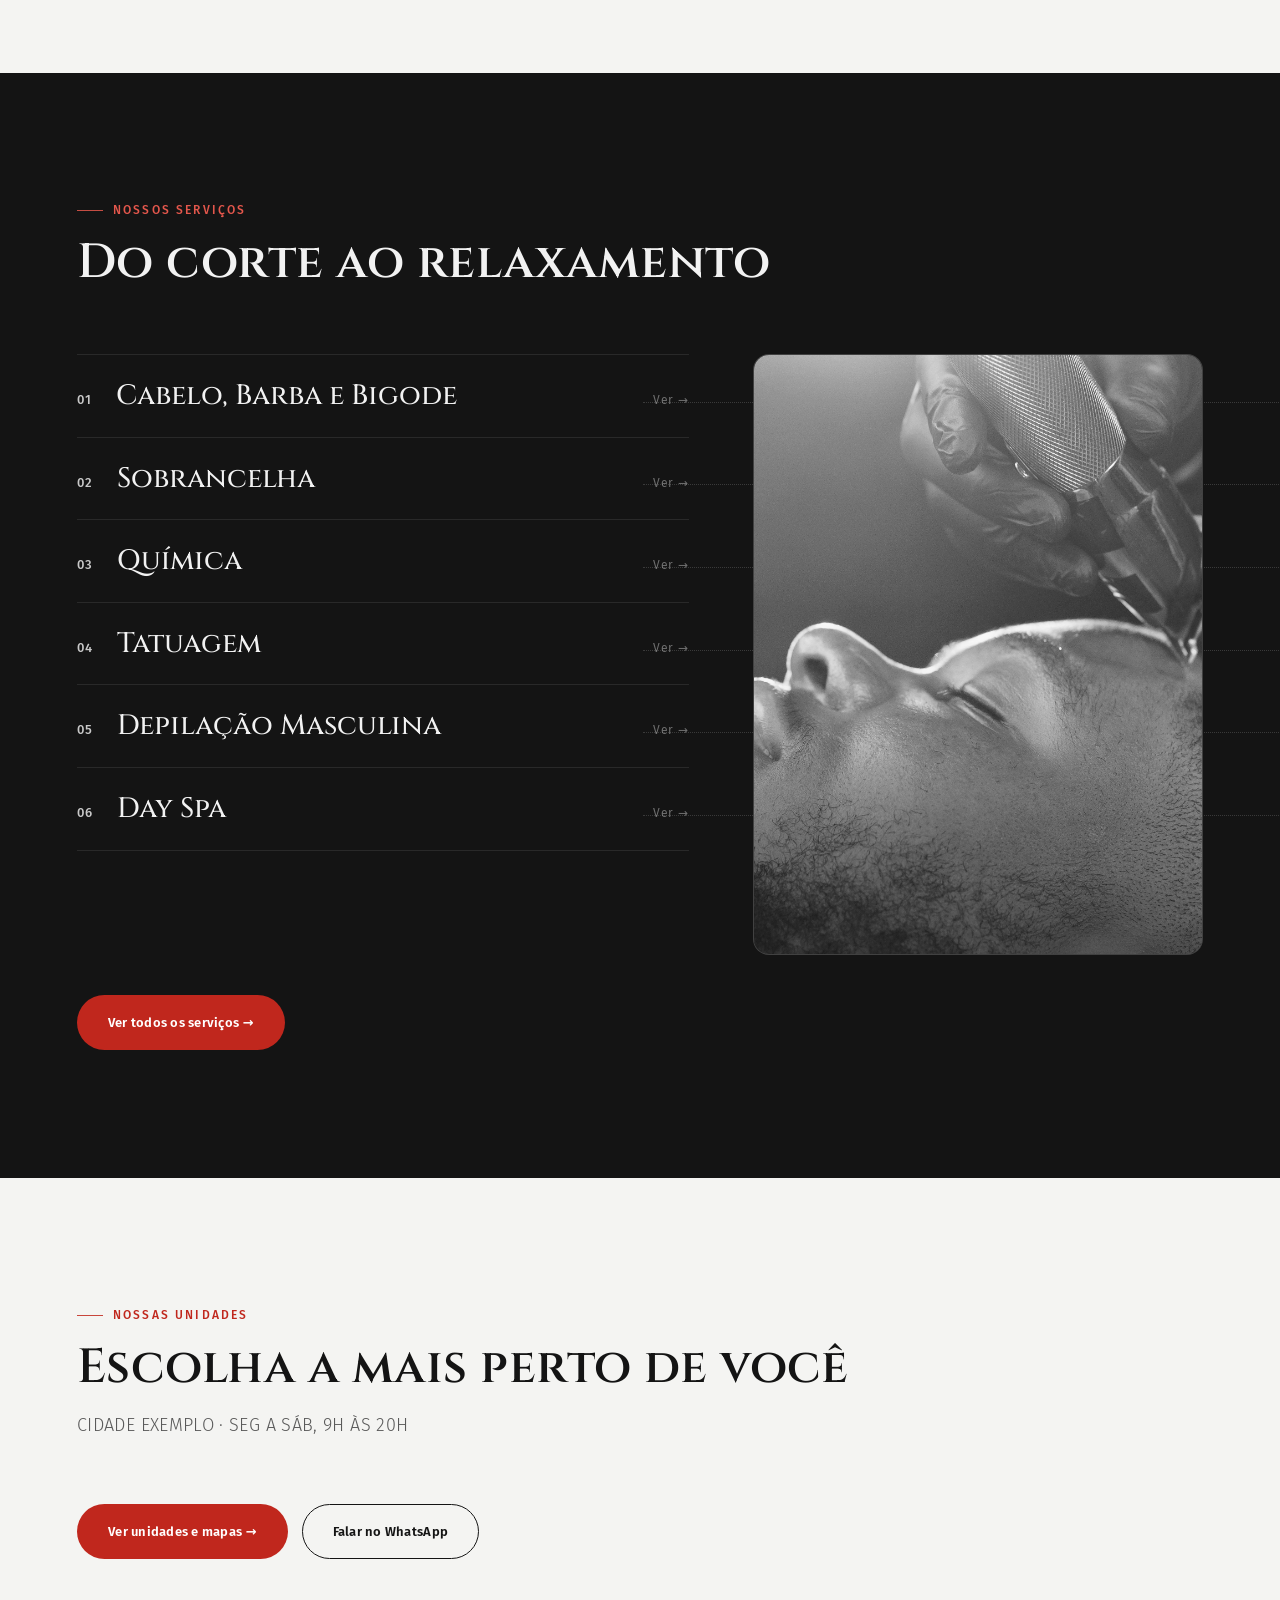
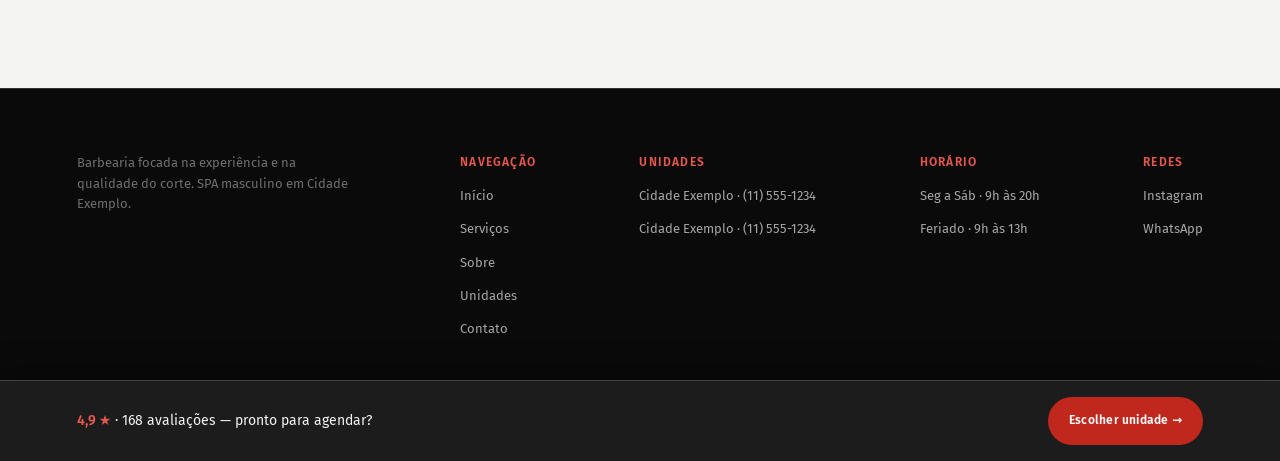
==== commit de17053d: "Update site with fictitious data and remove logo name" ====
--- a/index.html
+++ b/index.html
@@ -3,8 +3,8 @@
 <head>
 <meta charset="utf-8">
 <meta name="viewport" content="width=device-width, initial-scale=1">
-<title>Estúdio Satisfação — Barbearia & SPA Masculino em Carapicuíba e Barueri</title>
-<meta name="description" content="Barbearia e SPA masculino focados na experiência e na qualidade do corte. 4,9★ · 168 avaliações no Google. Unidades em Carapicuíba e Barueri.">
+<title>Barbearia Premium — Serviços de Corte e SPA Masculino</title>
+<meta name="description" content="Barbearia e SPA masculino focados na experiência e na qualidade do corte. 4,9★ · 168 avaliações no Google. Unidades em Cidade Exemplo.">
 <link rel="stylesheet" href="styles.css">
 </head>
 <body>
@@ -12,8 +12,8 @@
 
   <!-- Nav -->
   <nav class="site-nav" aria-label="Principal">
-    <a href="index.html" aria-label="Estúdio Satisfação — início">
-      <img class="nav-logo" src="images/logo-satisfacao.webp" alt="Estúdio Satisfação">
+    <a href="index.html" aria-label="Início">
+      <span class="nav-logo"></span>
     </a>
     <div class="nav-links">
       <a class="nav-link" href="servicos.html">Serviços</a>
@@ -27,7 +27,7 @@
   <!-- Hero / Banner -->
   <header class="hero">
     <div class="hero-media">
-      <img src="images/foto-hero-barbeiro.jpg" alt="Barbeiro aparando a barba de um cliente no Estúdio Satisfação">
+      <img src="images/foto-hero-barbeiro.jpg" alt="Barbeiro aparando a barba de um cliente">
       <div class="hero-seal">
         <span class="stars">★★★★★</span>
         <span class="score">4,9</span>
@@ -35,8 +35,8 @@
       </div>
     </div>
     <div class="hero-copy">
-      <span class="eyebrow">Carapicuíba &amp; Barueri</span>
-      <h1>O corte é técnica. A <span class="accent">Satisfação</span> é o acabamento.</h1>
+      <span class="eyebrow">Cidade Exemplo</span>
+      <h1>O corte é técnica. A <span class="accent">Qualidade</span> é o acabamento.</h1>
       <p class="hero-lead">Barbearia e SPA masculino: cabelo, barba e cuidado num ambiente sóbrio e privativo — onde o tempo para e cada detalhe é pensado para você sair melhor do que entrou.</p>
       <div class="hero-cta">
         <a class="btn btn-gold" href="unidades.html">Agendar agora →</a>
@@ -60,18 +60,18 @@
     <div class="reviews-grid reveal-stagger reveal">
       <figure class="review-card">
         <span class="stars">★★★★★</span>
-        <p>Sabe aquele lugar em que você se sente em casa? É assim que o Arthur se sente quando chega aqui. Todos os meninos muito atenciosos e especialistas no que fazem, com muito amor e cuidado no tratamento com os pequenos.</p>
-        <cite>Paloma Cordeiro · Google</cite>
+        <p>Excelente atendimento, ambiente confortável e equipe atenciosa.</p>
+        <cite>Cliente A · Google</cite>
       </figure>
       <figure class="review-card">
         <span class="stars">★★★★★</span>
-        <p>Ambiente top com ótimos profissionais, indico e voltarei mais vezes. Sou de Osasco e faço questão de atravessar a cidade. Parabéns à equipe e proprietários.</p>
-        <cite>Pedro Henrique · Google</cite>
+        <p>Serviço de alta qualidade, recomendo a todos. Ambiente impecável.</p>
+        <cite>Cliente B · Google</cite>
       </figure>
       <figure class="review-card">
         <span class="stars">★★★★★</span>
-        <p>Atencioso, rápido e dedicado! Melhor de Carapicuíba.</p>
-        <cite>Leo Costa · Google</cite>
+        <p>Profissionais muito qualificados, saída satisfeita.</p>
+        <cite>Cliente C · Google</cite>
       </figure>
     </div>
   </section>
@@ -79,14 +79,14 @@
   <!-- Experiência (teaser → Sobre) -->
   <section class="experience on-light" aria-label="A experiência">
     <div class="experience-photo reveal">
-      <img src="images/estudio-retrato.webp" alt="Cliente do Estúdio Satisfação">
+      <img src="images/foto-interior-barbearia.webp" alt="Experiência placeholder" class="experience-img">
     </div>
     <div class="experience-copy reveal">
       <span class="eyebrow">A experiência</span>
       <h2 class="section-title">Um ambiente feito para o tempo parar</h2>
-      <p class="lead">O Estúdio Satisfação é a extensão do seu escritório ou da sua casa: sóbrio, privativo e sofisticado — onde a barbearia se funde a um SPA masculino.</p>
+      <p class="lead">A Barbearia é a extensão do seu escritório ou da sua casa: sóbrio, privativo e sofisticado — onde a barbearia se funde a um SPA masculino.</p>
       <div class="hero-cta" style="margin-top: 8px;">
-        <a class="btn btn-ghost-lt" href="sobre.html">Conheça o estúdio →</a>
+        <a class="btn btn-ghost-lt" href="sobre.html">Conheça a barbearia →</a>
       </div>
     </div>
   </section>
@@ -99,7 +99,7 @@
     </div>
     <div class="menu">
       <div class="menu-list" id="menuList">
-        <a class="menu-row" href="servicos.html#cabelo-barba-bigode" data-photo="images/estudio-barba.webp">
+        <a class="menu-row" href="servicos.html#cabelo-barba-bigode" data-photo="images/foto-hero-barbeiro.jpg">
           <span class="num">01</span><span class="name">Cabelo, Barba e Bigode</span><span class="go">Ver →</span>
         </a>
         <a class="menu-row" href="servicos.html#sobrancelha" data-photo="images/servico-sobrancelha.jpg">
@@ -119,7 +119,7 @@
         </a>
       </div>
       <div class="menu-viewer" id="menuViewer" aria-hidden="true">
-        <img src="images/estudio-barba.webp" alt="" class="is-active" data-key="images/estudio-barba.webp">
+        <img src="images/foto-hero-barbeiro.jpg" alt="" class="is-active" data-key="images/foto-hero-barbeiro.jpg">
         <img src="images/servico-sobrancelha.jpg" alt="" data-key="images/servico-sobrancelha.jpg">
         <img src="images/servico-quimica.jpg" alt="" data-key="images/servico-quimica.jpg">
         <img src="images/servico-tatuagem.jpg" alt="" data-key="images/servico-tatuagem.jpg">
@@ -137,7 +137,7 @@
     <div class="section-head reveal">
       <span class="eyebrow">Nossas unidades</span>
       <h2 class="section-title">Escolha a mais perto de você</h2>
-      <p class="section-sub">Carapicuíba e Barueri · Seg a Sáb, 9h às 20h</p>
+      <p class="section-sub">Cidade Exemplo · Seg a Sáb, 9h às 20h</p>
     </div>
     <div class="hero-cta reveal">
       <a class="btn btn-gold" href="unidades.html">Ver unidades e mapas →</a>
@@ -148,8 +148,8 @@
   <!-- Footer -->
   <footer class="site-footer">
     <div class="footer-brand">
-      <img src="images/logo-satisfacao.webp" alt="Estúdio Satisfação">
-      <p>Barbearia focada na experiência e na qualidade do corte. SPA masculino em Carapicuíba e Barueri.</p>
+      <!-- logo removed -->
+      <p>Barbearia focada na experiência e na qualidade do corte. SPA masculino em Cidade Exemplo.</p>
     </div>
     <div class="footer-col">
       <span class="head">Navegação</span>
@@ -161,8 +161,8 @@
     </div>
     <div class="footer-col">
       <span class="head">Unidades</span>
-      <a href="https://wa.me/5511978025929?text=Ol%C3%A1!%20Gostaria%20de%20agendar%20um%20hor%C3%A1rio%20na%20unidade%20Barueri.">Barueri · (11) 97802-5929</a>
-      <a href="https://wa.me/551143741558?text=Ol%C3%A1!%20Gostaria%20de%20agendar%20um%20hor%C3%A1rio%20na%20unidade%20Carapicu%C3%ADba.">Carapicuíba · (11) 4374-1558</a>
+      <a href="https://wa.me/+15551234567?text=Ol%C3%A1!%20Gostaria%20de%20agendar%20um%20hor%C3%A1rio%20na%20unidade%20Cidade%20Exemplo.">Cidade Exemplo · (11) 555-1234</a>
+      <a href="https://wa.me/+15551234567?text=Ol%C3%A1!%20Gostaria%20de%20agendar%20um%20hor%C3%A1rio%20na%20unidade%20Cidade%20Exemplo.">Cidade Exemplo · (11) 555-1234</a>
     </div>
     <div class="footer-col">
       <span class="head">Horário</span>
@@ -171,8 +171,8 @@
     </div>
     <div class="footer-col">
       <span class="head">Redes</span>
-      <a href="https://www.instagram.com/estudiosatisfacao" target="_blank" rel="noopener">Instagram</a>
-      <a href="https://wa.me/5511978025929?text=Ol%C3%A1!%20Gostaria%20de%20agendar%20um%20hor%C3%A1rio%20na%20unidade%20Barueri.">WhatsApp</a>
+      <a href="https://www.instagram.com/fakeestudiosatisfacao" target="_blank" rel="noopener">Instagram</a>
+      <a href="https://wa.me/+15551234567?text=Ol%C3%A1!%20Gostaria%20de%20agendar%20um%20hor%C3%A1rio." target="_blank" rel="noopener">WhatsApp</a>
     </div>
   </footer>
 
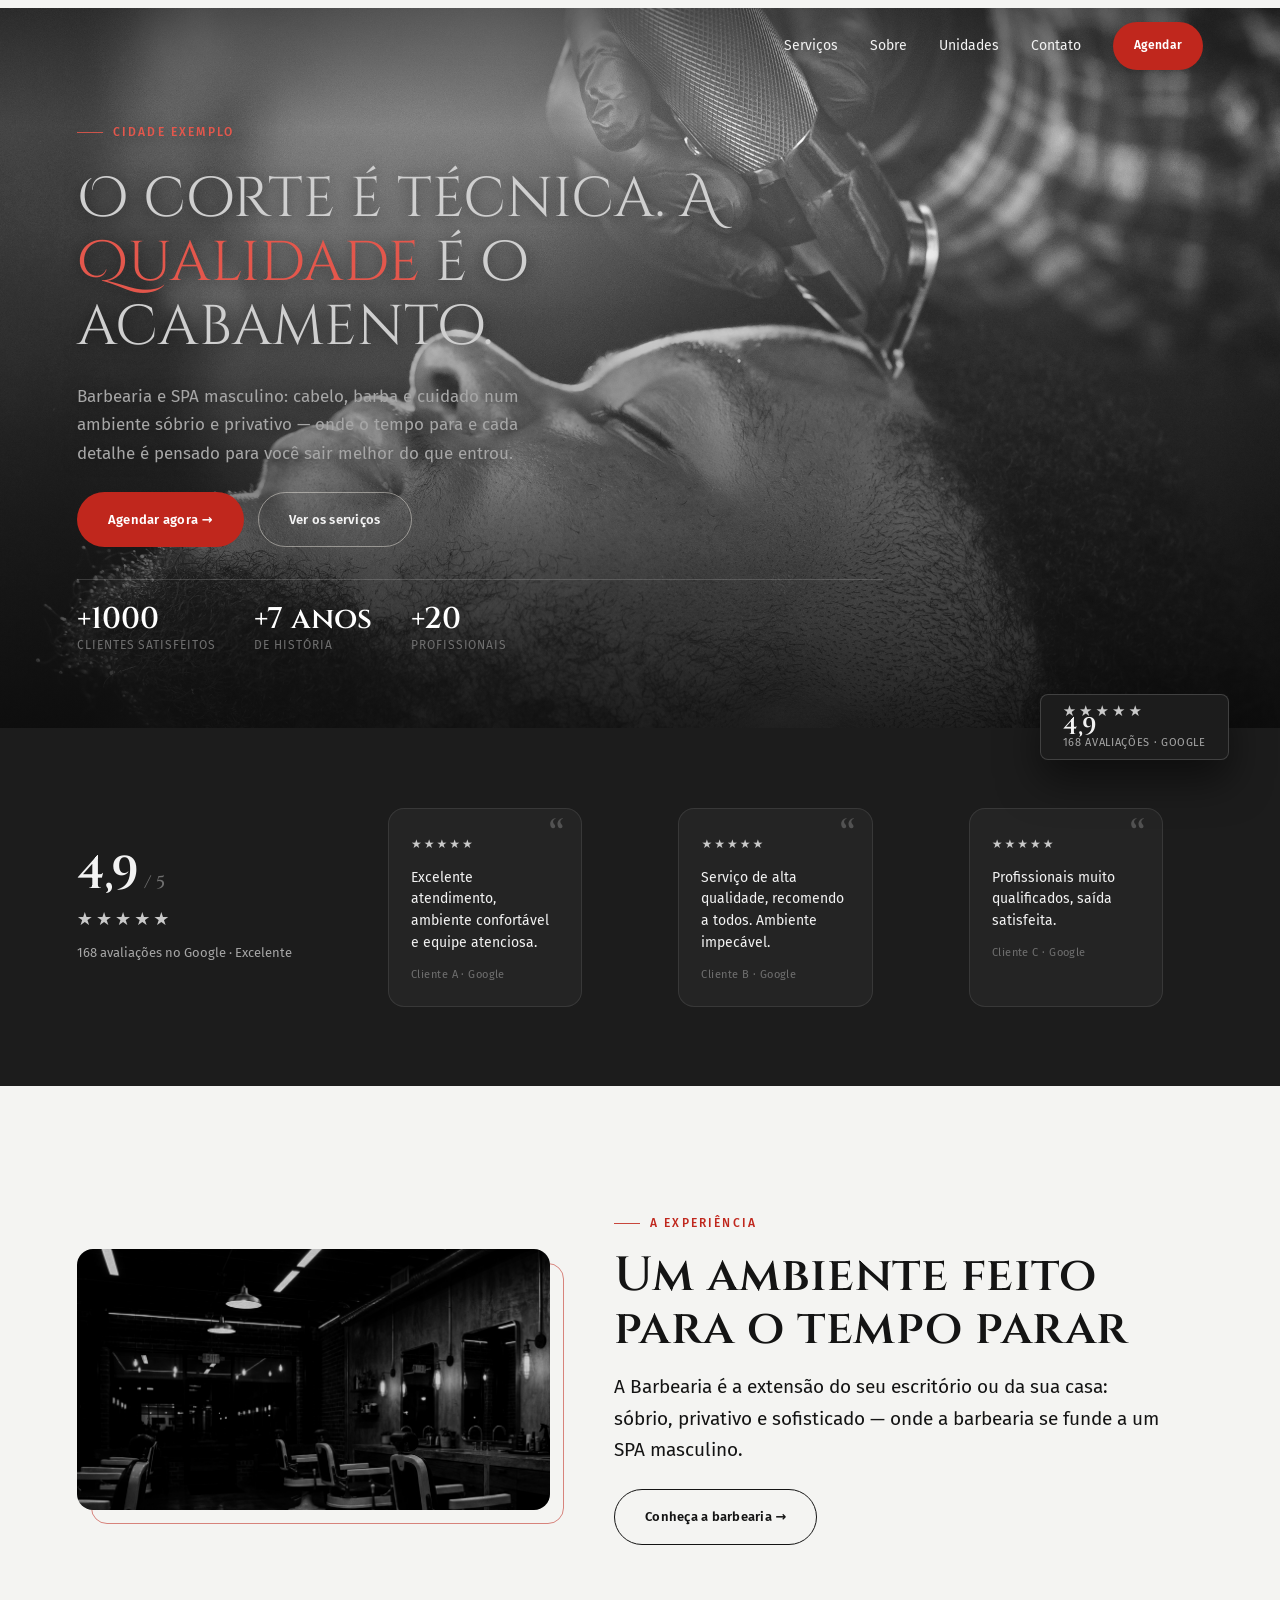
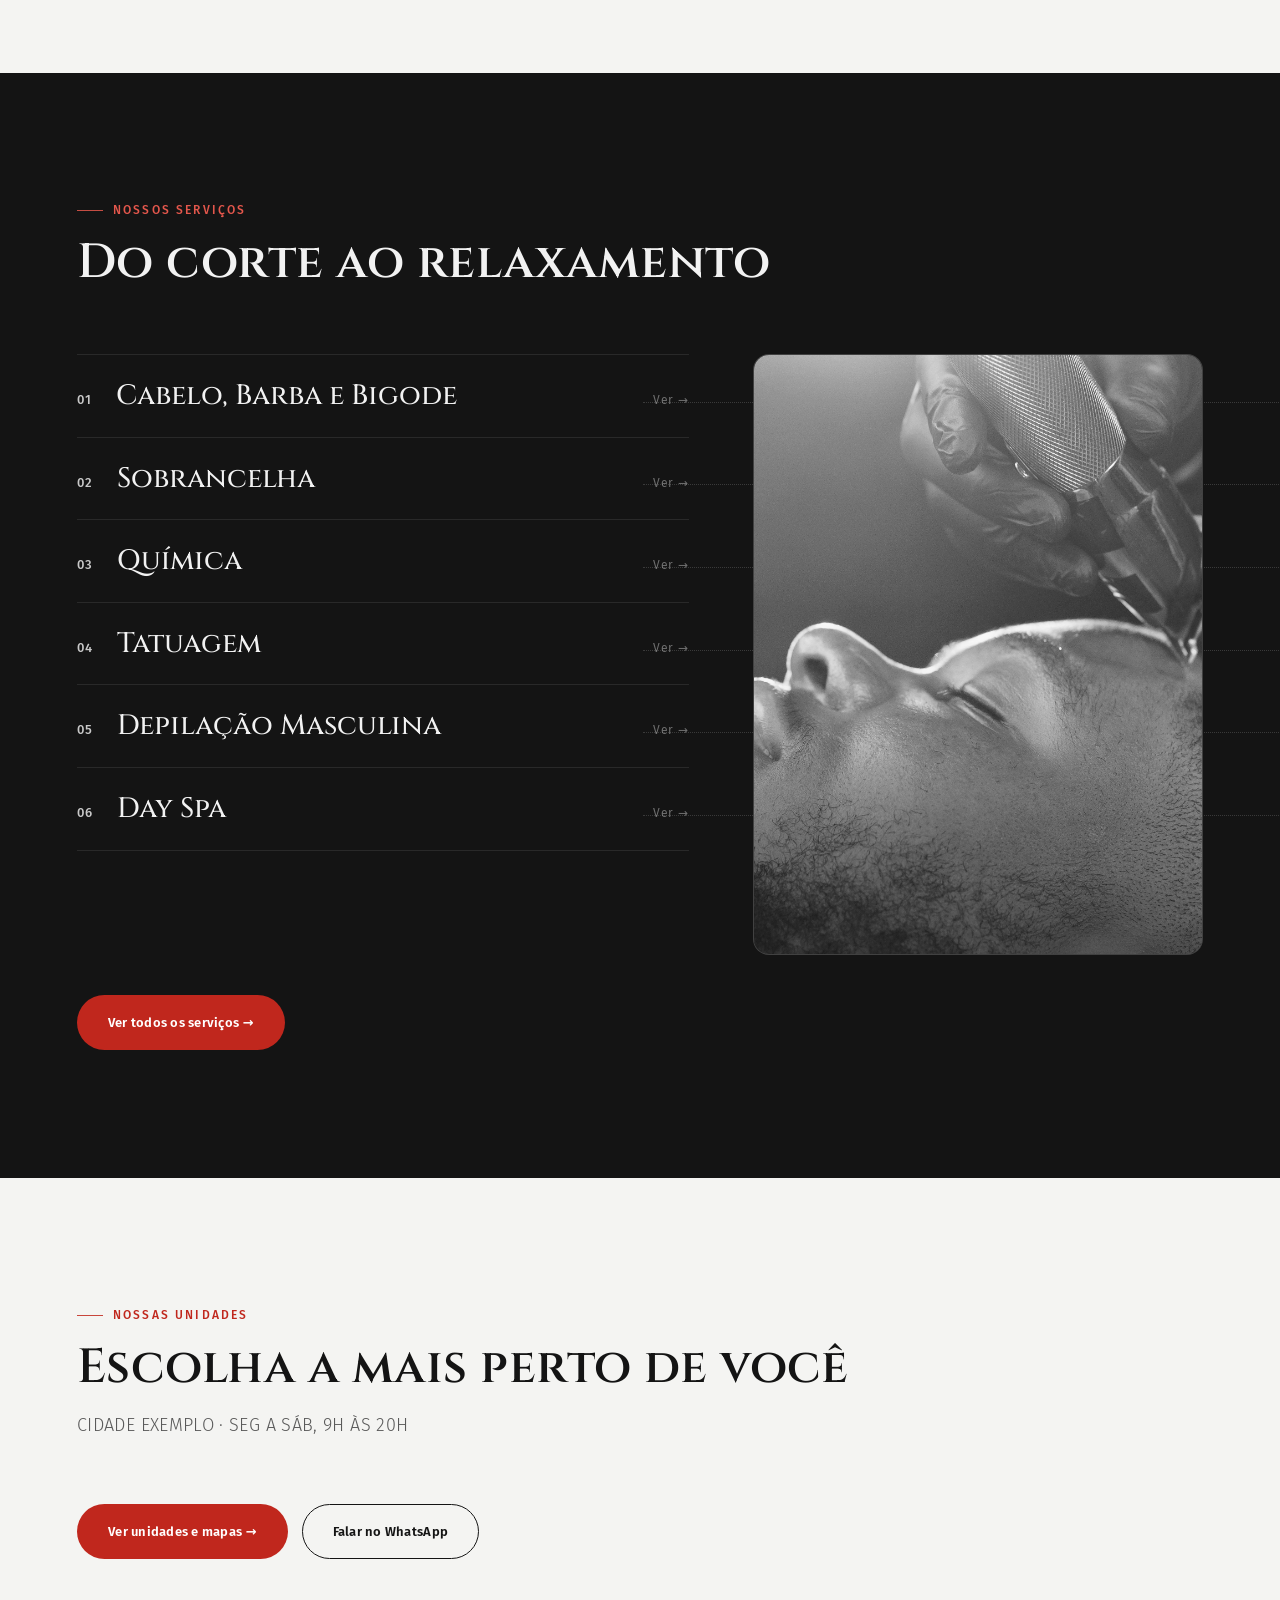
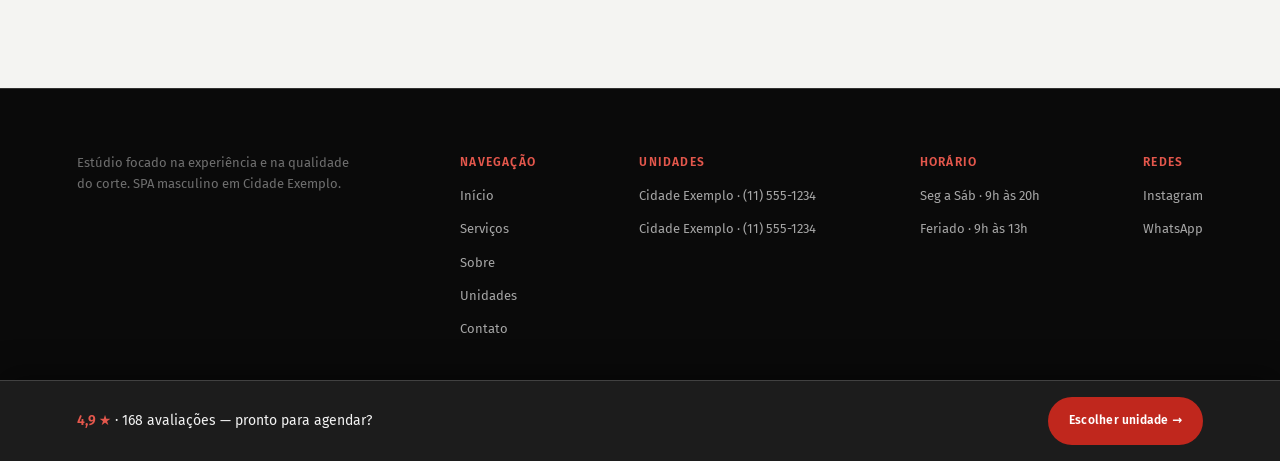
==== commit 7babc6b4: "Update site branding to fictitious names" ====
--- a/index.html
+++ b/index.html
@@ -3,7 +3,7 @@
 <head>
 <meta charset="utf-8">
 <meta name="viewport" content="width=device-width, initial-scale=1">
-<title>Barbearia Premium — Serviços de Corte e SPA Masculino</title>
+<title>Estúdio Satisfação — Serviços de Corte e SPA Masculino</title>
 <meta name="description" content="Barbearia e SPA masculino focados na experiência e na qualidade do corte. 4,9★ · 168 avaliações no Google. Unidades em Cidade Exemplo.">
 <link rel="stylesheet" href="styles.css">
 </head>
@@ -149,7 +149,7 @@
   <footer class="site-footer">
     <div class="footer-brand">
       <!-- logo removed -->
-      <p>Barbearia focada na experiência e na qualidade do corte. SPA masculino em Cidade Exemplo.</p>
+      <p>Estúdio focado na experiência e na qualidade do corte. SPA masculino em Cidade Exemplo.</p>
     </div>
     <div class="footer-col">
       <span class="head">Navegação</span>
